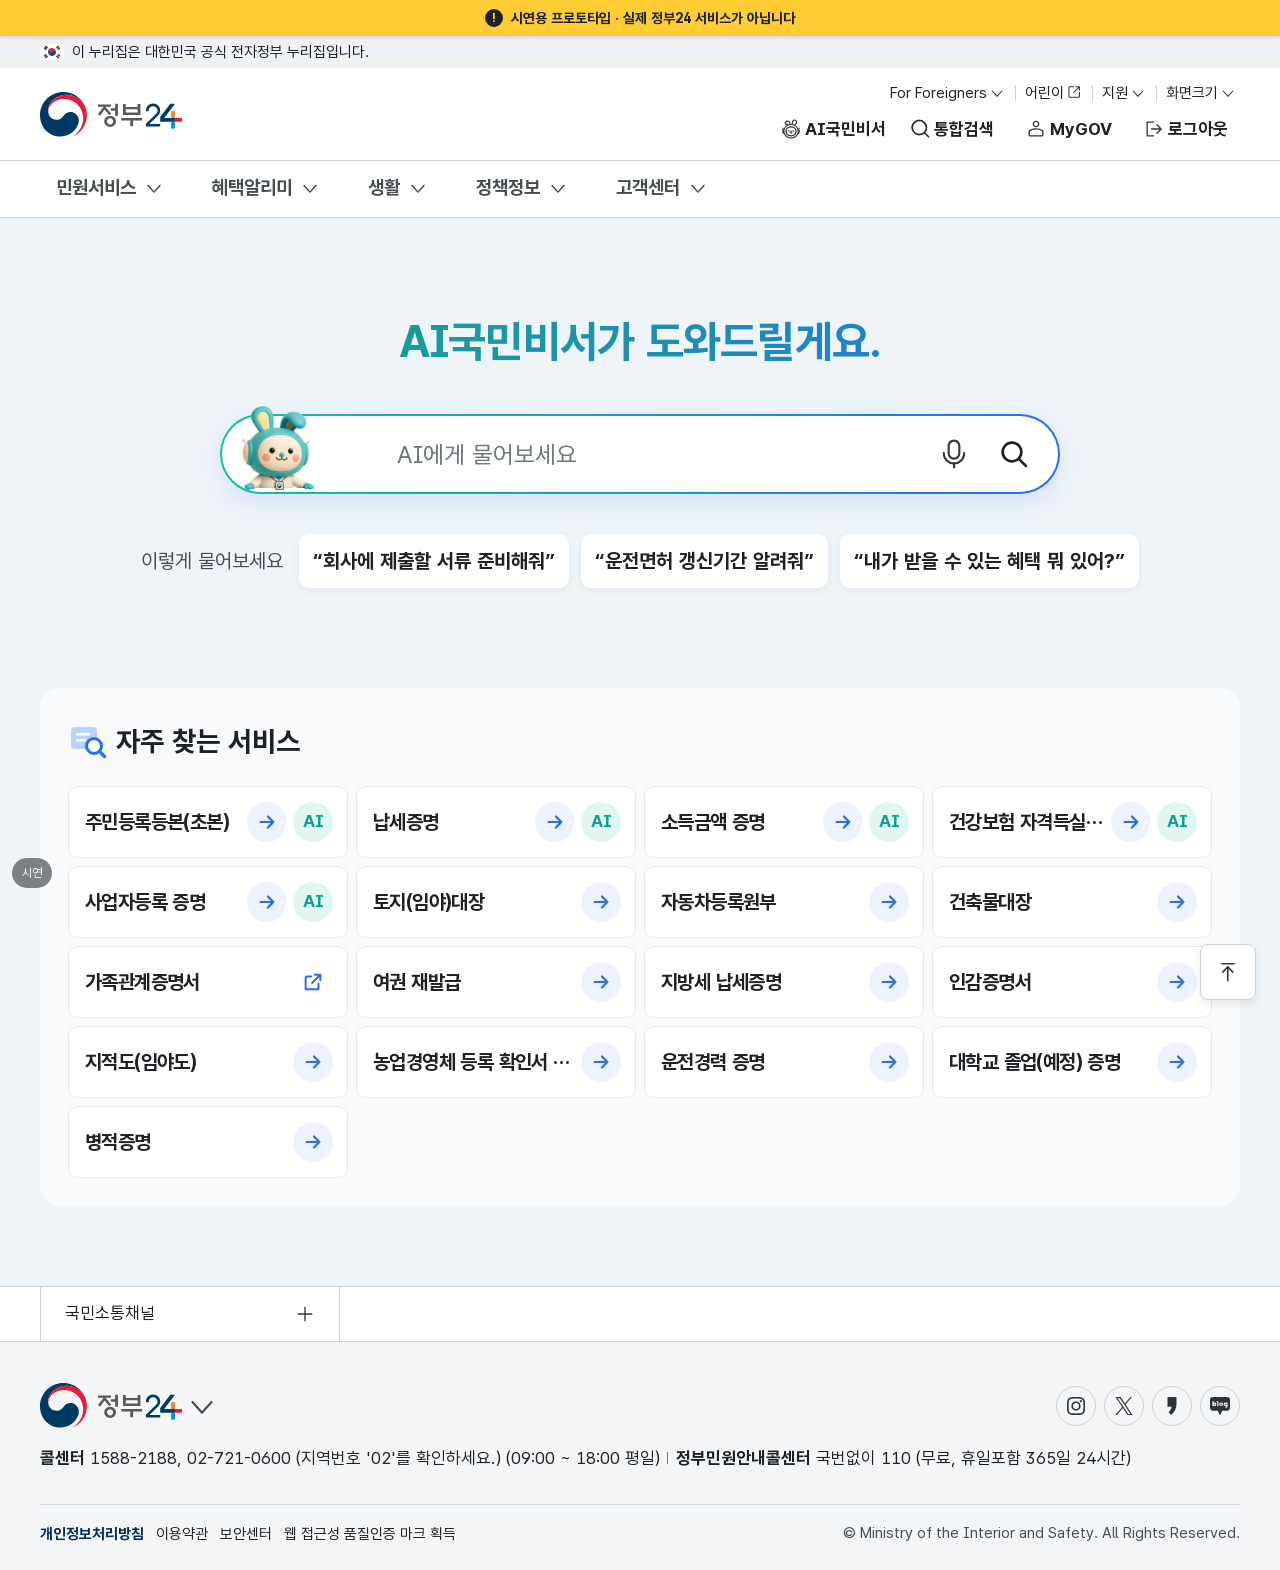
==== html/contents/UI-AI-AAA01M_3차_AI국민비서_통합.html @ b56ba3dc "조회 결과: 운전면허 벌점 행 삭제, 조회 서비스 링크 버튼 제거 Co-Authored-By: Claude Fable 5.1 <noreply@anthropic.com> Claude" ====
<!doctype html>
<html lang="ko">

<head>
  <meta charset="utf-8">
  <meta http-equiv="X-UA-Compatible" content="IE=edge">
  <meta name="viewport" content="width=device-width, initial-scale=1.0, user-scalable=yes">

  <title>[시연용] 정부24 AI국민비서 - 메인(말로 하는 정부24 통합 시연)</title>

  <!-- 캐시 타임 관리를 위해 각각 임포트 -->
  <link rel="stylesheet" type="text/css" href="../../static/css/@pub/import.css" media="all">
  <link rel="stylesheet" type="text/css" href="../../static/css/@pub/variable.css" media="all">
  <link rel="stylesheet" type="text/css" href="../../static/css/@pub/layout.css" media="all">
  <link rel="stylesheet" type="text/css" href="../../static/css/@pub/common.css" media="all">
  <link rel="stylesheet" type="text/css" href="../../static/css/@pub/contents.css" media="all">
  <link rel="stylesheet" type="text/css" href="../../static/css/@pub/inf_contents.css" media="all">
  <link rel="stylesheet" type="text/css" href="../../static/css/@pub/main_legacy.css" media="all">
  <link rel="stylesheet" type="text/css" href="../../static/css/@pub/main.css" media="all">
  <link rel="stylesheet" type="text/css" href="../../static/css/@pub/print.css" media="all">
  <link rel="stylesheet" type="text/css" href="../../static/css/@pub/iw-ai.css" media="all">
  <link rel="stylesheet" type="text/css" href="../../static/css/@pub/aih-doc.css" media="all">


  <script src="../../static/js/swiper-bundle.js"></script>
  <script src="../../static/js/ui-script-layout.js" defer></script><!-- 퍼블리싱 js -->
  <script src="../../static/js/aih-doc.js"></script>
  <script src="../../static/js/ui-script.js" defer></script><!-- 퍼블리싱 js -->
	<style id="aih-integrated">
/* ===== 말로 하는 정부24 통합 시연 (주관사 1안 + 기존 수정사항) ===== */
:root{--v24-teal:#0e9f8e;--v24-grad:linear-gradient(135deg,#11c490 0%,#256ef4 100%);--v24-text:var(--iw-gray-90,#1e2124);--v24-sub:var(--iw-gray-70,#464c53);--v24-muted:var(--iw-gray-50,#6d7882);--v24-line:var(--iw-gray-10,#e6e8ea);--v24-soft:var(--iw-gray-5,#f4f5f6);--v24-blue:var(--iw-primary-60,#0b50d0)}
.v24-sr{position:absolute!important;width:1px;height:1px;overflow:hidden;clip:rect(0 0 0 0);white-space:nowrap}

/* 자주 찾는 서비스: 핀 → 별 아이콘, 서비스명 1줄 */
.favorite-service .title-copy::before{content:"";display:inline-block;width:3.2rem;height:3.2rem;border-radius:.8rem;background:#ecf2fe url("data:image/svg+xml,%3Csvg xmlns='http://www.w3.org/2000/svg' viewBox='0 0 24 24'%3E%3Cpath fill='%23256ef4' d='M12 2.8l2.75 5.57 6.15.9-4.45 4.33 1.05 6.12L12 16.83l-5.5 2.89 1.05-6.12L3.1 9.27l6.15-.9z'/%3E%3C/svg%3E") no-repeat center/2rem}
.featured-service-list .txt{white-space:nowrap;letter-spacing:-.03em}
.compact-service-list .txt{white-space:nowrap;overflow:hidden;text-overflow:ellipsis}
.prompt-chip{cursor:pointer}
.prompt-chip:focus-visible{outline:.3rem solid var(--iw-primary);outline-offset:.2rem}

/* 모바일: 기존 하단 '누르고 말하기' 바 대신 플로팅 마이크 */
.hold-to-talk{display:none!important}
.v24-fab{display:none;position:fixed;right:1.6rem;bottom:2.4rem;z-index:900;width:6.4rem;height:6.4rem;border:0;border-radius:50%;background:var(--v24-grad);box-shadow:0 .6rem 1.6rem rgba(13,77,153,.35);cursor:pointer}
.v24-fab::before{content:"";position:absolute;inset:0;background:url("../../static/images/contents/senior/ico-mic.svg") no-repeat center/3rem;filter:brightness(0) invert(1)}
@media (max-width:1024px){.v24-fab{display:block}#snr_container.is-chat~.v24-fab,body.v24-voice-open .v24-fab{display:none}}

/* ===== 음성 레이어 (1안 누르고 말하기) ===== */
body.v24-voice-open{overflow:hidden}
.v24-voice{position:fixed;inset:0;z-index:1000;background:#eef2f7;overflow:hidden}
.v24-voice[hidden]{display:none}
.v24-voice-bg{position:absolute;left:50%;bottom:-14rem;width:min(150rem,160vw);height:48rem;transform:translateX(-50%);pointer-events:none;filter:blur(6rem);opacity:.75}
.v24-voice-bg i{position:absolute;bottom:0;border-radius:50%}
.v24-voice-bg i:nth-child(1){left:6%;width:32%;height:62%;background:#7fdcc0}
.v24-voice-bg i:nth-child(2){left:30%;width:24%;height:100%;background:#8fd0e6}
.v24-voice-bg i:nth-child(3){left:52%;width:26%;height:70%;background:#8eb8f2}
.v24-voice-bg i:nth-child(4){left:74%;width:22%;height:48%;background:#a9c1ff}
.v24-voice[data-state="listening"] .v24-voice-bg{animation:v24Breath 2.4s ease-in-out infinite}
@keyframes v24Breath{50%{opacity:1;transform:translateX(-50%) scaleY(1.08)}}
.v24-voice-in{position:relative;z-index:1;display:flex;flex-direction:column;align-items:center;max-width:120rem;height:100%;margin:0 auto;padding:5.6rem 2.4rem 4rem}
.v24-voice-top{display:flex;align-items:center;justify-content:space-between;width:100%;max-width:120rem}
.v24-voice-brand{display:flex;align-items:center;gap:1rem;margin:0;font-size:3.2rem;font-weight:700}
.v24-voice-brand .s{width:5.8rem;height:5.7rem;background:url("../../static/images/contents/senior/logo-symbol.svg") no-repeat center/contain}
.v24-voice-brand .w{width:10.4rem;height:3.1rem;background:url("../../static/images/contents/senior/logo-wordmark.svg") no-repeat center/contain}
.v24-voice-close{display:flex;align-items:center;gap:.8rem;padding:.8rem;border:0;background:none;font-size:1.8rem;font-weight:500;color:var(--v24-sub);cursor:pointer}
.v24-voice-close::after{content:"";width:3.2rem;height:3.2rem;background:url("data:image/svg+xml,%3Csvg xmlns='http://www.w3.org/2000/svg' viewBox='0 0 24 24' fill='none' stroke='%231e2124' stroke-width='1.6' stroke-linecap='round'%3E%3Cpath d='M5 5l14 14M19 5L5 19'/%3E%3C/svg%3E") no-repeat center/contain}
.v24-voice-msg{min-height:8.4rem;margin:9.6rem 0 0;font-size:2.8rem;font-weight:700;line-height:1.5;text-align:center;color:var(--v24-text)}
.v24-mic-wrap{position:relative;display:flex;flex-direction:column;align-items:center;margin-top:3.2rem;width:24rem}
.v24-mic-glow{position:absolute;top:-8rem;left:50%;width:24rem;height:24rem;margin-left:-12rem;border-radius:50%;background:radial-gradient(circle,rgba(17,196,144,.14) 0 33%,rgba(17,196,144,.08) 33% 50%,rgba(37,110,244,.04) 50% 70%,transparent 70%);pointer-events:none}
.v24-voice[data-state="listening"] .v24-mic-glow{animation:v24Pulse 1.2s ease-out infinite}
@keyframes v24Pulse{0%{transform:scale(.9)}50%{transform:scale(1.06)}100%{transform:scale(.9)}}
.v24-mic-btn{position:relative;width:8rem;height:8rem;border:0;border-radius:50%;background:var(--v24-grad);box-shadow:0 .4rem 1.6rem rgba(37,110,244,.4);cursor:pointer;touch-action:none;-webkit-user-select:none;user-select:none;-webkit-touch-callout:none}
.v24-mic-btn::before{content:"";position:absolute;inset:0;background:url("../../static/images/contents/senior/ico-mic.svg") no-repeat center/3.6rem;filter:brightness(0) invert(1)}
.v24-mic-btn:focus-visible{outline:.4rem solid #0b50d0;outline-offset:.4rem}
.v24-voice[data-state="listening"] .v24-mic-btn{transform:scale(1.06)}
.v24-voice[data-state="processing"] .v24-mic-btn{opacity:.85;cursor:progress}
.v24-wave{display:flex;align-items:center;gap:.4rem;height:2.4rem;margin-top:1.6rem;opacity:0;transition:opacity .2s}
.v24-wave span{width:.3rem;height:.6rem;border-radius:.2rem;background:linear-gradient(#11c490,#256ef4)}
.v24-voice[data-state="listening"] .v24-wave,.v24-voice[data-state="processing"] .v24-wave{opacity:1}
.v24-voice[data-state="listening"] .v24-wave span{animation:v24Bar .9s ease-in-out infinite}
.v24-wave span:nth-child(2n){animation-delay:.15s!important}.v24-wave span:nth-child(3n){animation-delay:.3s!important}.v24-wave span:nth-child(4n){animation-delay:.45s!important}
@keyframes v24Bar{50%{height:2.2rem}}
.v24-chip{display:inline-flex;align-items:center;gap:.6rem;margin-top:1.6rem;padding:.8rem 2rem;border:.15rem solid transparent;border-radius:99rem;background:linear-gradient(#fff,#fff) padding-box,var(--v24-grad) border-box;font-size:1.8rem;font-weight:500;color:var(--v24-text)}
.v24-chip::before{content:"";width:.8rem;height:.8rem;border-radius:50%;background:var(--iw-gray-40,#8a949e)}
.v24-voice[data-state="ready"] .v24-chip::before{background:#256ef4}
.v24-voice[data-state="listening"] .v24-chip::before{background:#11c490;animation:v24Blink 1s infinite}
.v24-voice[data-state="processing"] .v24-chip::before{background:#256ef4;animation:v24Blink .6s infinite}
@keyframes v24Blink{50%{opacity:.2}}
.v24-transcript{min-height:3.2rem;margin:2.4rem 0 0;font-size:2rem;font-weight:500;color:var(--v24-sub);text-align:center}
.v24-error-btns{display:none;gap:1.2rem;margin-top:4rem}
.v24-error-btns button{display:inline-flex;align-items:center;gap:.6rem;padding:1.4rem 2.4rem;border:.15rem solid transparent;border-radius:99rem;background:linear-gradient(#fff,#fff) padding-box,var(--v24-grad) border-box;font-size:1.8rem;font-weight:700;color:var(--v24-text);cursor:pointer}
.v24-error-btns .mic::before{content:"";width:2rem;height:2rem;background:url("../../static/images/contents/senior/ico-mic.svg") no-repeat center/contain}
.v24-voice[data-state="error"] .v24-mic-wrap,.v24-voice[data-state="error"] .v24-transcript{display:none}
.v24-voice[data-state="error"] .v24-error-btns{display:flex}
.v24-text-link{margin-top:auto;padding:1.2rem;border:0;background:none;font-size:2rem;font-weight:500;color:var(--v24-sub);cursor:pointer}
.v24-text-link::after{content:" ›";font-size:2.4rem}
.v24-voice[data-state="error"] .v24-text-link{display:none}
.v24-hint{margin:1.2rem 0 0;font-size:1.6rem;color:var(--v24-muted);text-align:center;min-height:2.4rem}
/* 마이크 권한 알럿(브라우저 권한 API를 쓸 수 없는 환경용 시뮬레이션) */
.v24-perm{position:absolute;top:1.2rem;left:2.4rem;z-index:5;width:40rem;padding:1.8rem 2rem;border-radius:1rem;background:#fff;box-shadow:0 .6rem 2.4rem rgba(0,0,0,.2)}
.v24-perm[hidden]{display:none}
.v24-perm p{margin:0;font-size:1.6rem;font-weight:500}
.v24-perm .row{display:flex;align-items:center;gap:1rem;margin-top:1.2rem;font-size:1.5rem;color:var(--v24-sub)}
.v24-perm .btns{display:flex;justify-content:flex-end;gap:.8rem;margin-top:1.4rem}
.v24-perm button{padding:.8rem 2.2rem;border:.1rem solid var(--iw-gray-20);border-radius:.8rem;background:#fff;font-size:1.4rem;font-weight:700;cursor:pointer}
.v24-perm button.allow{border-color:#256ef4;background:#256ef4;color:#fff}
@media (max-width:1024px){
 .v24-voice-in{padding:2rem 2rem 2.8rem}
 .v24-voice-brand{font-size:1.6rem;gap:.5rem}.v24-voice-brand .s{width:2.9rem;height:2.85rem}.v24-voice-brand .w{width:5.2rem;height:1.6rem}
 .v24-voice-close{font-size:0;padding:.4rem}.v24-voice-close::after{width:2.4rem;height:2.4rem}
 .v24-voice-msg{margin-top:9rem;font-size:2.2rem;min-height:6.6rem}
 .v24-mic-wrap{margin-top:5.6rem}
 .v24-error-btns{flex-direction:column;width:100%;max-width:30rem}
 .v24-error-btns button{justify-content:center}
 .v24-text-link{font-size:1.7rem}
 .v24-perm{top:50%;left:50%;width:27rem;padding:0;transform:translate(-50%,-50%);border-radius:1.4rem;background:#f2f2f7;text-align:center;overflow:hidden}
 .v24-perm p{padding:2rem 1.6rem .4rem;font-size:1.6rem;font-weight:700}
 .v24-perm .row{justify-content:center;margin:0;padding:0 1.6rem 1.8rem;font-size:1.3rem}
 .v24-perm .btns{gap:0;margin:0;border-top:.1rem solid #cdd1d5}
 .v24-perm button{flex:1;padding:1.2rem;border:0;border-radius:0;background:none;color:#256ef4;font-size:1.6rem}
 .v24-perm button+button{border-left:.1rem solid #cdd1d5}
 .v24-perm button.allow{background:none;color:#256ef4}
 .v24-voice.perm-open::after{content:"";position:absolute;inset:0;z-index:4;background:rgba(0,0,0,.35)}
}

/* ===== AI 답변(결과 모드) ===== */
#snr_container.is-chat .senior-hero,#snr_container.is-chat .senior-service,#snr_container.is-chat .listening-area{display:none!important}
.v24-chat{display:none;max-width:79.2rem;margin:0 auto;padding:4.8rem 2.4rem 0}
#snr_container.is-chat .v24-chat{display:block}
.v24-chat-top{display:flex;align-items:center;justify-content:space-between;margin-bottom:2.4rem}
.v24-back{display:inline-flex;align-items:center;gap:.4rem;padding:.8rem 1.4rem;border:.1rem solid var(--iw-gray-20);border-radius:99rem;background:#fff;font-size:1.5rem;font-weight:500;color:var(--v24-sub);cursor:pointer}
.v24-back::before{content:"‹";font-size:2rem;line-height:1}
.v24-log{display:flex;flex-direction:column;gap:2.8rem;padding-bottom:2.4rem}
.v24-user{align-self:flex-end;max-width:85%;padding:1.2rem 1.8rem;border-radius:2rem 2rem .4rem 2rem;background:#ecf2fe;font-size:1.8rem;font-weight:500;line-height:1.5;color:var(--v24-text)}
.v24-user .via{display:block;margin-bottom:.2rem;font-size:1.3rem;font-weight:500;color:var(--v24-muted)}
.v24-ctx{align-self:center;padding:.6rem 1.4rem;border-radius:99rem;background:var(--v24-soft);font-size:1.4rem;color:var(--v24-muted)}
.v24-ai{display:flex;flex-direction:column;gap:1.2rem}
.v24-ai-label{display:flex;align-items:center;gap:.8rem}
.v24-ai-label .logo{display:inline-flex;align-items:center;gap:.6rem;font-size:1.8rem;font-weight:800;color:#0b50d0}
.v24-ai-label .logo::before{content:"";width:3rem;height:3rem;background:url("../../static/images/contents/senior/gubbi.png") no-repeat center top/100% auto}
.v24-reading-chip{display:none;align-items:center;gap:.4rem;padding:.4rem 1rem;border-radius:99rem;background:#e3f5f0;font-size:1.3rem;font-weight:700;color:var(--v24-teal)}
.v24-ai.is-reading .v24-reading-chip{display:inline-flex}
.v24-reading-chip::before{content:"🔈";font-size:1.1rem}
.v24-ai p{margin:0;font-size:1.8rem;line-height:1.65;color:var(--v24-text)}
.v24-card{display:flex;flex-direction:column;gap:1.4rem;padding:2.2rem 2.4rem;border-radius:1.8rem;background:#fff;box-shadow:0 .4rem 1.6rem rgba(26,51,102,.07)}
.v24-card h3{display:flex;align-items:center;gap:.8rem;margin:0;font-size:2.2rem;font-weight:700}
.v24-tag{padding:.3rem .8rem;border-radius:.6rem;background:#ecf2fe;font-size:1.3rem;font-weight:700;color:#0b50d0}
.v24-sum{padding:1.4rem 1.6rem;border-radius:1.2rem;background:var(--v24-soft)}
.v24-sum b{display:block;margin-bottom:.4rem;font-size:1.4rem;color:var(--v24-muted)}
.v24-sum ul,.v24-list{margin:0;padding:0;list-style:none}
.v24-sum li{position:relative;padding-left:1.4rem;font-size:1.8rem;line-height:1.7}
.v24-sum li::before{content:"•";position:absolute;left:0}
.v24-full{display:none;font-size:1.7rem;line-height:1.7;color:var(--v24-sub)}
.v24-ai.show-full .v24-full{display:block}
.v24-small{font-size:1.4rem!important;color:var(--v24-muted)!important}
.v24-btns{display:flex;flex-wrap:wrap;gap:.8rem}
.v24-btn{display:inline-flex;align-items:center;justify-content:center;gap:.6rem;min-height:5.2rem;padding:1.2rem 2.2rem;border:.1rem solid var(--iw-gray-20);border-radius:1rem;background:#fff;font-size:1.7rem;font-weight:700;color:var(--v24-text);cursor:pointer;text-decoration:none}
.v24-btn.primary{border-color:#0b50d0;background:#0b50d0;color:#fff}
.v24-btn:disabled{opacity:.45;cursor:default}
.v24-btns.grow .v24-btn{flex:1}
.v24-note{display:flex;gap:.6rem;padding:1.2rem 1.4rem;border-radius:.8rem;background:var(--v24-soft);font-size:1.5rem;line-height:1.6;color:var(--v24-sub)}
.v24-note::before{content:"ⓘ";color:var(--v24-muted)}
.v24-note.blue{background:#ecf2fe}.v24-note.blue::before{content:"↗";font-weight:700;color:#0b50d0}
.v24-kv{display:flex;flex-direction:column;gap:1.2rem;padding:2rem;border:.1rem solid var(--v24-line);border-radius:1.2rem;background:#fff}
.v24-kv strong{font-size:1.8rem}
.v24-kv dl{display:grid;grid-template-columns:8rem 1fr;gap:1rem;margin:0;font-size:1.6rem}
.v24-kv dt{color:var(--v24-muted)}.v24-kv dd{margin:0;font-weight:700}
.v24-done{display:flex;flex-direction:column;gap:1rem;padding:2rem;border-radius:1.2rem;background:#eaf7ee}
.v24-done strong{font-size:1.8rem}.v24-done strong::before{content:"✅ "}
.v24-done .no{display:flex;justify-content:space-between;align-items:center;padding:1.2rem 1.6rem;border-radius:1rem;background:#fff;font-size:1.5rem;color:var(--v24-muted)}
.v24-done .no b{font-size:2rem;color:#0b50d0;letter-spacing:.05em}
.v24-box{display:flex;flex-direction:column;gap:1rem;padding:1.8rem 2rem;border:.1rem solid var(--v24-line);border-radius:1.2rem;background:#fff}
.v24-box h4{margin:0;font-size:1.8rem;font-weight:700}
.v24-box h4.sec{color:#0b50d0}
.v24-box .desc{font-size:1.5rem!important;color:var(--v24-sub)!important}
.v24-list li{display:flex;gap:1rem;font-size:1.7rem;line-height:1.55}
.v24-list li::before{content:counter(v24n);counter-increment:v24n;flex:none;display:inline-flex;align-items:center;justify-content:center;width:2.4rem;height:2.4rem;margin-top:.2rem;border-radius:50%;background:#ecf2fe;font-size:1.3rem;font-weight:700;color:#0b50d0}
.v24-list{counter-reset:v24n;display:flex;flex-direction:column;gap:.8rem}
.v24-svc{display:flex;flex-direction:column;gap:.4rem}
.v24-svc b{font-size:1.7rem}
.v24-svc dl{display:grid;grid-template-columns:8.4rem 1fr;gap:.4rem .8rem;margin:0;font-size:1.5rem;line-height:1.55}
.v24-svc dt{color:var(--v24-muted);font-weight:500}.v24-svc dd{margin:0;color:var(--v24-sub)}
.v24-go{display:flex;justify-content:space-between;align-items:center;padding:1.4rem 1.8rem;border-radius:1rem;background:var(--v24-soft);font-size:1.6rem;font-weight:700;color:var(--v24-text);text-decoration:none}
.v24-go::after{content:"→";font-size:2rem}
.v24-chips{display:flex;flex-wrap:wrap;gap:.8rem}
.v24-chips button,.v24-chips a{padding:.9rem 1.6rem;border:.1rem solid #d8e5fd;border-radius:99rem;background:#fff;font-size:1.5rem;font-weight:500;color:#0b50d0;cursor:pointer;text-decoration:none}
.v24-typing{display:inline-flex;gap:.6rem;padding:1.4rem 0}
.v24-typing i{width:.8rem;height:.8rem;border-radius:50%;background:#256ef4;animation:v24Blink 1s infinite}
.v24-typing i:nth-child(2){animation-delay:.2s}.v24-typing i:nth-child(3){animation-delay:.4s}
/* 답변 읽기 바 */
.v24-readbar{display:none;align-items:center;gap:1.4rem;padding:1rem 1rem 1rem 1.8rem;border:.2rem solid transparent;border-radius:99rem;background:linear-gradient(#f2f7ff,#f2f7ff) padding-box,var(--v24-grad) border-box}
.v24-ai.is-reading .v24-readbar,.v24-ai.is-paused .v24-readbar{display:flex}
.v24-readbar .wv{display:flex;align-items:center;gap:.3rem}
.v24-readbar .wv span{width:.3rem;height:.8rem;border-radius:.2rem;background:var(--v24-teal)}
.v24-ai.is-reading .v24-readbar .wv span{animation:v24Bar .9s ease-in-out infinite}
.v24-readbar .tx{flex:1;min-width:0}
.v24-readbar .tx b{display:block;font-size:1.5rem}
.v24-readbar .tx span{font-size:1.2rem;color:var(--v24-muted)}
.v24-readbar .set{display:inline-flex;align-items:center;gap:.4rem;padding:.8rem 1.2rem;border:.1rem solid var(--iw-gray-20);border-radius:99rem;background:#fff;font-size:1.3rem;font-weight:500;color:var(--v24-sub);cursor:pointer}
.v24-readbar .set::before{content:"⚙"}
.v24-readbar .pp{width:4.4rem;height:4.4rem;border:0;border-radius:50%;background:var(--v24-grad);color:#fff;font-size:1.4rem;font-weight:700;cursor:pointer}
.v24-readbar .pp::before{content:"❚❚"}.v24-ai.is-paused .v24-readbar .pp::before{content:"▶"}

/* 생활·가족가이드 답변 (Figma PC_AI통합검색_생활 가이드 추가) */
.aih-guide{display:flex;flex-direction:column;gap:.8rem;margin-top:1.6rem;padding:0;list-style:none}
.aih-guide li{margin:0}
.aih-guide a{display:flex;align-items:center;gap:.8rem;padding:.8rem 1.2rem;border:.1rem solid #e6e8ea;border-radius:1rem;background:#fff;box-shadow:0 0 .8rem rgba(88,97,106,.08);color:#1e2124;text-decoration:none;font-size:1.5rem;line-height:1.5}
.aih-guide a .n{flex:0 0 2.3rem;width:2.3rem;height:2.3rem;border-radius:10rem;font-weight:700;text-align:center;line-height:2.3rem}
.aih-guide a .t{flex:1 1 auto;min-width:0;overflow:hidden;text-overflow:ellipsis;white-space:nowrap}
.aih-guide a .b{display:flex;gap:.4rem;flex:0 0 auto}
.aih-guide a .b span{display:inline-flex;align-items:center;height:2.4rem;padding:0 .8rem;border-radius:.4rem;background:#8a949e;color:#fff;font-size:1.5rem;line-height:1.5}
.aih-guide a .b .apply{background:#256ef4}.aih-guide a .b .bnf{background:#228738}
.aih-guide a:hover,.aih-guide a:focus-visible{background:#eef2f7;border-color:#d6e0eb}
.aih-guide a:hover .n,.aih-guide a:focus-visible .n{background:#063a74;color:#fff}
.aih-guide a:hover .t,.aih-guide a:focus-visible .t{font-weight:700}
.aih .ai-conversation-section>.aih-guide+.aih-ext-chips{margin-top:1.6rem}
.aih .aih-note{margin-top:.8rem!important;color:#6d7882}
.aih .aih-fb-done{margin-left:.4rem;font-size:1.4rem;color:#0b50d0}
.aih .ai-issuance-view .ai-issuance-conversation .box-bg-gray{max-width:100%;width:100%;box-sizing:border-box}
.aih .box-bg-gray ul li{word-break:keep-all;overflow-wrap:anywhere}
.aih .ai-conversation-section>p.aih-lead,.aih .ai-conversation-section>.ai-complete-message.aih-lead{font-size:1.9rem;line-height:1.6}
.aih .answer-choice .btn-choice.aih-bnf-go{background:linear-gradient(100deg,#0fb87d,#256ef4);color:#fff;font-weight:700;border:0;box-shadow:0 .4rem 1rem rgba(37,110,244,.25)}
.aih .answer-choice .btn-choice.aih-bnf-go span{color:#fff}
.aih .answer-choice .btn-choice.aih-bnf-go .ico-arr-more{filter:brightness(0) invert(1)}
.aih .answer-choice .btn-choice.aih-bnf-go:hover{filter:brightness(1.06)}
/* 답변전체읽기 */
.aih .iw-ai-feedback{display:flex;align-items:center;gap:.6rem}
.aih .btn-tts{display:inline-flex;align-items:center;gap:.4rem;height:4rem;padding:0 1.2rem;border:.1rem solid #cdd1d5;border-radius:9.9rem;background:#f4f5f6;font-size:1.5rem;color:#464c53;line-height:1}
.aih .btn-tts::before{content:"";display:block;width:2.4rem;height:2.4rem;border-radius:50%;background:#256ef4 url('../../static/images/common/ico/ico-voice.svg') no-repeat center/1.6rem;filter:none}
.aih .btn-tts.on{background:#eef2f7;border-color:#256ef4;color:#0b50d0}
/* 자주 묻는 질문 (Figma PC_AI통합검색_자주 묻는 질문) */
.aih-faq-tit{display:flex;align-items:center;gap:.4rem;margin:0;font-size:1.7rem;font-weight:700;color:#1e2124}
.aih-faq-tit::before{content:"";display:block;width:2.4rem;height:2.4rem;background:url('../../static/images/common/ico/ico-question-mark.svg') no-repeat center/contain}
.aih .iw-ai-util-area+.aih-faq-tit{margin-top:3.2rem}
.aih-faq{margin:3.2rem 0 0;padding:0;list-style:none}
.aih-faq-tit+.aih-faq{margin-top:2.4rem}
.aih-faq li{border-top:.1rem solid #cdd1d5;padding:.4rem 0}
.aih-faq li:last-child{border-bottom:.1rem solid #cdd1d5}
.aih-faq li.open{border-top-color:#6d7882;padding-bottom:2rem}
.aih-faq .q{display:flex;align-items:center;gap:1.6rem;width:100%;padding:1.2rem 0;border:0;background:transparent;text-align:left;font-size:1.7rem;font-weight:700;line-height:1.5;color:#1e2124}
.aih-faq li.open .q{color:#052b57}
.aih-faq .q::after{content:"";flex:0 0 2.4rem;width:2.4rem;height:2.4rem;margin-left:auto;background:url('../../static/images/common/ico/ico-arr-bottom.svg') no-repeat center/contain;transition:transform .2s}
.aih-faq li.open .q::after{transform:rotate(180deg)}
.aih-faq .a{display:none;padding:.8rem 1.2rem;background:#e6e8ea;font-size:1.7rem;line-height:1.5;color:#1e2124}
.aih-faq li.open .a{display:block}
.aih-faq .a p{margin:0}.aih-faq .a p+p{margin-top:1.6rem}
.aih-faq .a .sub{display:block;margin-top:.4rem;padding-left:1.6rem;color:#464c53}
.aih-faq .a .shot{display:block;max-width:50rem;margin:1rem 0 0;border:.1rem solid #cdd1d5;background:#fff}
.aih-hide{visibility:hidden}
.aih-in{animation:aihIn .28s ease-out both}
@keyframes aihIn{from{opacity:0;transform:translateY(6px)}to{opacity:1;transform:none}}
.aih-typing::after{content:"";display:inline-block;width:.15em;height:1em;margin-left:.1em;vertical-align:-.15em;background:#256ef4;animation:aihCaret .8s steps(1) infinite}
@keyframes aihCaret{50%{opacity:0}}
/* 하단 입력 */
.v24-dock{position:sticky;bottom:0;z-index:50;padding:1.6rem 0 2.4rem;background:linear-gradient(rgba(238,244,248,0),#eef4f8 1.6rem)}
.v24-dock form{display:flex;align-items:center;gap:1rem;padding:.8rem .8rem .8rem 2.2rem;border:.2rem solid transparent;border-radius:99rem;background:linear-gradient(#fff,#fff) padding-box,var(--v24-grad) border-box}
.v24-dock input{flex:1;min-width:0;height:4.8rem;border:0;outline:0;background:none;font-size:1.8rem}
.v24-dock .mic,.v24-dock .send{flex:none;width:4.8rem;height:4.8rem;border:0;border-radius:50%;background:#f2f7ff;cursor:pointer}
.v24-dock .mic{background:#f2f7ff url("../../static/images/contents/senior/ico-mic.svg") no-repeat center/2.6rem}
.v24-dock .send{background:#0b50d0;color:#fff;font-size:1.8rem}
/* 음성 설정 모달 */
.v24-modal{position:fixed;inset:0;z-index:1100;display:flex;align-items:center;justify-content:center;background:rgba(0,0,0,.45)}
.v24-modal[hidden]{display:none}
.v24-sheet{width:56rem;max-width:calc(100% - 3.2rem);max-height:90vh;overflow:auto;padding:2.8rem;border-radius:2rem;background:#fff}
.v24-sheet h2{display:flex;justify-content:space-between;align-items:center;margin:0 0 2.4rem;font-size:2.4rem}
.v24-sheet h2 button{width:3.2rem;height:3.2rem;border:0;background:none;font-size:2.2rem;cursor:pointer}
.v24-set{margin-bottom:2.4rem}
.v24-set .lbl{display:flex;justify-content:space-between;align-items:baseline;margin-bottom:1rem;font-size:1.8rem;font-weight:700}
.v24-set .lbl small{font-size:1.4rem;font-weight:400;color:var(--v24-muted)}
.v24-fixed{display:flex;gap:.8rem;align-items:flex-start;padding:1.2rem 1.4rem;border-radius:1rem;background:#e3f5f0;font-size:1.4rem;line-height:1.6;color:var(--v24-sub)}
.v24-fixed b{flex:none;padding:.2rem .8rem;border-radius:.6rem;background:#fff;color:var(--v24-teal);font-size:1.3rem}
.v24-seg{display:flex;gap:.4rem;padding:.4rem;border-radius:1.2rem;background:var(--v24-soft)}
.v24-seg label{flex:1;position:relative}
.v24-seg input{position:absolute;opacity:0}
.v24-seg span{display:flex;flex-direction:column;align-items:center;padding:1rem .4rem;border-radius:1rem;font-size:1.6rem;font-weight:500;color:var(--v24-sub);cursor:pointer}
.v24-seg span small{font-size:1.3rem;color:var(--v24-muted)}
.v24-seg input:checked+span{background:#fff;box-shadow:0 .1rem .3rem rgba(0,0,0,.08);color:#0b50d0}
.v24-seg input:checked+span small{color:#256ef4}
.v24-seg input:focus-visible+span{outline:.3rem solid #256ef4}
.v24-range{width:100%;accent-color:#256ef4}
.v24-ticks{display:flex;justify-content:space-between;font-size:1.3rem;color:var(--v24-muted)}
/* 시연 리모컨 (운영 빌드에서 제거) */
.demo-remote{position:fixed;left:1.2rem;bottom:1.2rem;z-index:1200;font-size:1.3rem}
.demo-remote>button{padding:.6rem 1rem;border:0;border-radius:99rem;background:rgba(30,33,36,.55);color:#fff;font-size:1.2rem;cursor:pointer}
.demo-remote .panel{display:none;margin-bottom:.8rem;padding:1.2rem;border-radius:1rem;background:#fff;box-shadow:0 .4rem 1.6rem rgba(0,0,0,.2);width:24rem}
.demo-remote.open .panel{display:block}
.demo-remote .panel p{margin:0 0 .6rem;font-weight:700}
.demo-remote .panel label{display:block;margin:.3rem 0}
@media (max-width:1024px){
 .v24-chat{padding:2rem 1.6rem 0}
 .v24-user{font-size:1.6rem}.v24-ai p,.v24-sum li{font-size:1.6rem}.v24-card{padding:1.8rem}.v24-card h3{font-size:1.9rem}
 .v24-btns.grow{flex-direction:column}.v24-btns.grow .v24-btn{width:100%}
 .v24-readbar .set{font-size:0;padding:.8rem}.v24-readbar .set::before{font-size:1.6rem}
 .v24-sheet{position:absolute;bottom:0;max-width:100%;width:100%;border-radius:2rem 2rem 0 0}
 .v24-modal{align-items:flex-end}
 .v24-dock input{font-size:1.6rem}
 .demo-remote{bottom:1.2rem}.demo-remote .panel{width:22rem}
}
@media (prefers-reduced-motion:reduce){.v24-voice *,.v24-readbar *{animation:none!important}}
/* ===== 음성 입력 방식 시안 2안(자동 종료)·3안(버튼 시작·종료) : 1안(누르고 말하기)과 토글 ===== */
.v24-voice-sub{display:none;margin:1.2rem 0 0;text-align:center;font-size:1.8rem;color:#6d7882;line-height:1.5}
.v24-voice[data-vm="2"] .v24-voice-sub:not(:empty),.v24-voice[data-vm="3"] .v24-voice-sub:not(:empty){display:block}
.v24-pill{display:none;align-items:center;justify-content:center;gap:1rem;min-width:26.4rem;padding:1.8rem 3.2rem;border:.1rem solid #e3e7ec;border-radius:99rem;background:#fff;color:#1e2124;font-size:2rem;font-weight:700;cursor:pointer;box-shadow:0 .8rem 2.2rem rgba(26,51,128,.16);transition:transform .15s}
.v24-pill:active{transform:scale(.98)}
.v24-pill .ic{width:2.4rem;height:2.4rem;background:url("../../static/images/contents/senior/ico-mic.svg") no-repeat center/contain}
.v24-pill[data-kind="listen"],.v24-pill[data-kind="stop"],.v24-pill[data-kind="warn"],.v24-pill[data-kind="busy"]{color:#fff;border-color:transparent;box-shadow:0 .8rem 2.2rem rgba(26,51,128,.3)}
.v24-pill[data-kind="listen"]{background:linear-gradient(90deg,#1f5eea,#0fb5a0)}
.v24-pill[data-kind="stop"]{background:linear-gradient(90deg,#e5213b,#b5122a)}
.v24-pill[data-kind="warn"]{background:linear-gradient(90deg,#1f5eea,#d7263d)}
.v24-pill[data-kind="busy"]{background:#9aa0a8;cursor:default}
.v24-pill[data-kind="listen"] .ic,.v24-pill[data-kind="warn"] .ic{display:none}
.v24-pill[data-kind="stop"] .ic{width:1.4rem;height:1.4rem;border-radius:.3rem;background:#fff}
.v24-pill[data-kind="busy"] .ic{background-image:url("../../static/images/contents/senior/ico-mic.svg");filter:brightness(0) invert(1);opacity:.8}
.v24-pill .ic{filter:none}
.v24-voice[data-vm="2"] .v24-mic-btn,.v24-voice[data-vm="3"] .v24-mic-btn,.v24-voice[data-vm="2"] .v24-mic-glow,.v24-voice[data-vm="3"] .v24-mic-glow{display:none!important}
.v24-voice[data-vm="2"] .v24-pill,.v24-voice[data-vm="3"] .v24-pill{display:inline-flex}
.v24-voice[data-vm="2"][data-state="error"] .v24-error-btns,.v24-voice[data-vm="3"][data-state="error"] .v24-error-btns{display:none}
.v24-voice[data-vm="2"] .v24-voice-msg br,.v24-voice[data-vm="3"] .v24-voice-msg br{display:inline!important}
.v24-voice[data-vm="2"] .v24-wave,.v24-voice[data-vm="3"] .v24-wave{display:none}
.v24-voice[data-vm="2"][data-state="listening"] .v24-wave,.v24-voice[data-vm="3"][data-state="listening"] .v24-wave{display:flex}
.v24-dots{display:none;justify-content:center;gap:.8rem;margin-top:1.6rem}
.v24-dots i{width:1rem;height:1rem;border-radius:50%;background:#1f5eea;animation:v24dot 1s infinite}
.v24-dots i:nth-child(2){opacity:.6;animation-delay:.2s}.v24-dots i:nth-child(3){opacity:.3;animation-delay:.4s}
@keyframes v24dot{0%,100%{transform:translateY(0)}50%{transform:translateY(-.5rem)}}
.v24-voice[data-vm="2"][data-state="processing"] .v24-dots,.v24-voice[data-vm="3"][data-state="processing"] .v24-dots{display:flex}
.v24-voice[data-vm="2"] .v24-mic-wrap,.v24-voice[data-vm="3"] .v24-mic-wrap{margin-top:6rem}
@media (max-width:1024px){
 .v24-voice[data-vm="2"] .v24-mic-wrap,.v24-voice[data-vm="3"] .v24-mic-wrap{display:contents}
 .v24-voice[data-vm="2"] .v24-pill,.v24-voice[data-vm="3"] .v24-pill{position:absolute;left:50%;bottom:7.2rem;transform:translateX(-50%);min-width:26.4rem}
 .v24-voice[data-vm="2"] .v24-pill:active,.v24-voice[data-vm="3"] .v24-pill:active{transform:translateX(-50%) scale(.98)}
 .v24-voice[data-vm="2"][data-state="listening"] .v24-wave,.v24-voice[data-vm="3"][data-state="listening"] .v24-wave{display:flex;position:absolute;left:1.6rem;right:1.6rem;bottom:15.6rem;height:5rem}
 .v24-voice-sub{order:1;font-size:1.5rem;margin-top:.8rem}
 .v24-dots{order:3}
 .v24-voice[data-vm="2"] .v24-chip,.v24-voice[data-vm="3"] .v24-chip{display:inline-flex!important}
}
.demo-remote .vm-opt{display:flex;flex-direction:column;gap:.3rem;margin:.2rem 0 .6rem}
.demo-remote .vm-opt label{display:flex;align-items:center;gap:.5rem;font-weight:400}


/* ===== 말로 하는 정부24 음성 레이어 : 최종 디자인(말로하는 정부24_레이어1~4 / MO_AI국민비서-1~4) 적용 ===== */
.v24-voice-in{max-width:128rem;padding:11.6rem 4rem 4rem}
.v24-voice-brand{gap:.8rem;font-size:3.2rem}
.v24-voice-brand .s{width:5.6rem;height:5.6rem}
.v24-voice-close{font-size:0;gap:0;padding:.8rem}
.v24-voice-close::after{width:3.6rem;height:3.6rem}
.v24-voice-msg{min-height:0;margin-top:15.6rem;font-size:3.2rem;line-height:1.5}
.v24-voice:not([data-state="error"]) .v24-voice-msg br{display:none}
.v24-mic-wrap{margin-top:12rem}
.v24-mic-glow{top:-8rem;background:radial-gradient(circle,rgba(17,196,144,.16) 0 33%,rgba(17,196,144,.08) 33% 50%,rgba(17,196,144,.04) 50% 70%,transparent 70%)}
.v24-voice[data-state="processing"] .v24-mic-btn{opacity:1}
.v24-voice[data-state="processing"] .v24-mic-btn::before{background:url("data:image/svg+xml,%3Csvg xmlns='http://www.w3.org/2000/svg' viewBox='0 0 24 24' fill='none' stroke='%23fff' stroke-width='1.8' stroke-linecap='round' stroke-linejoin='round'%3E%3Cpath d='M9 9v2a3 3 0 0 0 5.1 2.1M15 10V5a3 3 0 0 0-5.9-.8'/%3E%3Cpath d='M19 11a7 7 0 0 1-1.2 3.9M5 11a7 7 0 0 0 11.3 5.5M12 18v3M3 3l18 18'/%3E%3C/svg%3E") no-repeat center/3.6rem;filter:none}
.v24-wave{height:2rem;margin-top:1.6rem}
.v24-wave span{width:.3rem}
.v24-chip{margin-top:1.6rem;padding:1.3rem 2.6rem;font-size:1.8rem;font-weight:700;box-shadow:0 .4rem 1.2rem rgba(37,110,244,.12)}
.v24-chip::before{display:none}
.v24-voice[data-state="intro"] .v24-chip,.v24-voice[data-state="guide"] .v24-chip{visibility:hidden}
.v24-text-link{display:none!important}
.v24-error-btns{gap:1.6rem;margin-top:4.8rem}
.v24-error-btns button{gap:.8rem;padding:1.4rem 2.6rem;font-size:1.8rem;box-shadow:0 .4rem 1.2rem rgba(37,110,244,.12)}
.v24-error-btns .kbd::before{content:"";width:2.2rem;height:2.2rem;background:url("data:image/svg+xml,%3Csvg xmlns='http://www.w3.org/2000/svg' viewBox='0 0 24 24' fill='none' stroke='%231e2124' stroke-width='1.6' stroke-linecap='round' stroke-linejoin='round'%3E%3Crect x='2.5' y='6' width='19' height='12' rx='2'/%3E%3Cpath d='M6 10h.01M9 10h.01M12 10h.01M15 10h.01M18 10h.01M7 14h10'/%3E%3C/svg%3E") no-repeat center/contain}
.v24-voice-bg{bottom:-10rem}
@media (max-width:1024px){
 .v24-voice-in{padding:1.6rem 1.6rem 3.2rem}
 .v24-voice-brand{font-size:2rem;gap:.6rem}.v24-voice-brand .s{width:4rem;height:4rem}.v24-voice-brand .w{width:6.4rem;height:2rem}
 .v24-voice-close::after{width:2.8rem;height:2.8rem}
 .v24-voice-msg{order:1;margin-top:17.2rem;font-size:2.2rem}
 .v24-voice:not([data-state="error"]) .v24-voice-msg br{display:inline}
 .v24-mic-wrap{display:contents}
 .v24-mic-glow,.v24-wave{display:none}
 .v24-chip{order:2;margin-top:3.2rem;padding:1.4rem 2.2rem;font-size:1.7rem}
 .v24-voice[data-state="intro"] .v24-chip,.v24-voice[data-state="guide"] .v24-chip{display:none}
 .v24-transcript{order:3}.v24-hint{order:4}.v24-error-btns{order:5}
 .v24-mic-btn{position:absolute;left:50%;bottom:3.2rem;margin-left:-4rem;box-shadow:0 .6rem 1.6rem rgba(37,110,244,.35)}
 .v24-voice[data-state="error"] .v24-mic-btn{display:none}
 .v24-voice[data-state="listening"] .v24-mic-btn{transform:scale(1.06)}
 .v24-error-btns{flex-direction:column;align-items:center;width:auto;max-width:none;margin-top:3.2rem}
 .v24-error-btns button{min-width:19.6rem;justify-content:center;padding:1.3rem 2rem;font-size:1.6rem}
 .v24-voice-bg{top:52%;bottom:auto;height:22rem;width:180%;transform:translate(-50%,-50%);filter:blur(4.4rem)}
 .v24-voice[data-state="listening"] .v24-voice-bg{animation:none}
}

/* ===== 정부24 AI국민비서 홈 (말로 하는 정부24 통합 · Figma 01 AI전용홈 기준) ===== */
.aih-page #iw_container{background:#eef1f6}
#snr_container.aih{position:relative;min-height:60vh;padding:0 0 8rem;font-family:inherit}
.aih *{box-sizing:border-box}
.aih-inner{max-width:120rem;margin:0 auto}
/* 모바일 전용 헤더(< AI국민비서) */
.aih-mohead{display:none}
/* 히어로 */
.aih-hero{padding:9.6rem 0 0;text-align:center}
.aih-char{display:none}
.aih-tit{margin:0;font-size:4.4rem;font-weight:800;line-height:1.3;letter-spacing:-.02em;background:linear-gradient(90deg,#0e9f8e 0%,#1a9a9c 35%,#256ef4 100%);-webkit-background-clip:text;background-clip:text;color:transparent}
.aih-tit span{display:inline}
.aih .ai-search-box{position:relative;display:flex;align-items:center;gap:.4rem;width:84rem;max-width:100%;height:8rem;margin:4.4rem auto 0;padding:0 1.6rem 0 10rem;border:.2rem solid transparent;border-radius:99rem;background:linear-gradient(#fff,#fff) padding-box,linear-gradient(90deg,#11c490,#256ef4) border-box;box-shadow:0 .8rem 2.4rem rgba(37,110,244,.12)}
.aih-face{position:absolute;left:2rem;bottom:.2rem;width:7.2rem;height:8.4rem;background:url("../../static/images/ai/img_gubbi_head.png") no-repeat center bottom/contain;pointer-events:none}
.aih .ai-search-input{flex:1;min-width:0;height:100%;border:0;outline:0;background:none;font-size:2.4rem;color:var(--iw-gray-90,#1e2124)}
.aih .ai-search-input::placeholder{color:#6d7882}
.aih .ai-search-box:focus-within{box-shadow:0 0 0 .4rem rgba(37,110,244,.18),0 .8rem 2.4rem rgba(37,110,244,.12)}
.aih-hero .btn-mic,.aih-hero .btn-search{flex:none;width:5.6rem;height:5.6rem;border:0;border-radius:50%;background:transparent no-repeat center/3.2rem;cursor:pointer}
.aih-hero .btn-mic{background-image:url("../../static/images/contents/senior/ico-mic.svg")}
.aih-hero .btn-search{background-image:url("data:image/svg+xml,%3Csvg xmlns='http://www.w3.org/2000/svg' viewBox='0 0 24 24' fill='none' stroke='%231e2124' stroke-width='2' stroke-linecap='round'%3E%3Ccircle cx='10.5' cy='10.5' r='7'/%3E%3Cpath d='M16 16l5 5'/%3E%3C/svg%3E")}
.aih-hero .btn-mic:hover,.aih-hero .btn-search:hover{background-color:#f2f7ff}
.aih-hero .btn-mic:focus-visible,.aih-hero .btn-search:focus-visible{outline:.3rem solid #256ef4;outline-offset:.2rem}
.aih-prompts{display:flex;flex-wrap:wrap;align-items:center;justify-content:center;gap:1.2rem;margin:4rem auto 0}
.aih-prompts .lbl{margin-right:.4rem;font-size:2rem;color:#464c53}
.aih .prompt-chip{padding:1.2rem 1.4rem;border:0;border-radius:1rem;background:#fff;font-size:2rem;font-weight:700;color:#1e2124;box-shadow:0 .2rem .8rem rgba(26,51,102,.06);cursor:pointer}
.aih .prompt-chip:hover{background:#f2f7ff}
@keyframes demoPulse{0%{box-shadow:0 0 0 0 rgba(37,110,244,.55)}70%{box-shadow:0 0 0 1.2rem rgba(37,110,244,0)}100%{box-shadow:0 0 0 0 rgba(37,110,244,0)}}
.aih .prompt-chip.demo-pulse{outline:.2rem solid #256ef4;animation:demoPulse 1.6s ease-out 4}
/* 자주 찾는 서비스 */
.aih-svc{margin:10rem auto 0;padding:3.2rem 2.8rem 2.8rem;border-radius:2rem;background:rgba(255,255,255,.6)}
.aih-svc h3{display:flex;align-items:center;gap:.8rem;margin:0 0 2.4rem;font-size:2.8rem;font-weight:700;color:#1e2124}
.aih-svc h3::before{content:"";width:4rem;height:4rem;background:url("data:image/svg+xml,%3Csvg xmlns='http://www.w3.org/2000/svg' viewBox='0 0 40 40'%3E%3Crect x='3' y='6' width='26' height='22' rx='4' fill='%23b9d3ff'/%3E%3Crect x='8' y='12' width='14' height='2.6' rx='1.3' fill='%23fff'/%3E%3Crect x='8' y='18' width='10' height='2.6' rx='1.3' fill='%23fff'/%3E%3Ccircle cx='26' cy='25' r='7.5' fill='%23fff' stroke='%23256ef4' stroke-width='3'/%3E%3Cpath d='M31.5 30.5l5 5' stroke='%23256ef4' stroke-width='3.4' stroke-linecap='round'/%3E%3C/svg%3E") no-repeat center/contain}
.aih-grid{display:grid;grid-template-columns:repeat(4,minmax(0,1fr));gap:.8rem;margin:0;padding:0;list-style:none}
.aih-item{display:flex;align-items:center;gap:.6rem;min-height:7.2rem;padding:.8rem 1.4rem .8rem 1.6rem;border:.1rem solid #e6e8ea;border-radius:1rem;background:#fff}
.aih-item .nm{flex:1;min-width:0;overflow:hidden;font-size:2rem;font-weight:700;line-height:1.35;letter-spacing:-.03em;color:#1e2124;white-space:nowrap;text-overflow:ellipsis}
.aih-item .go,.aih-item .ai{flex:none;display:inline-flex;align-items:center;justify-content:center;width:4rem;height:4rem;border:0;border-radius:50%;text-decoration:none;cursor:pointer}
.aih-item .go{background:#ecf2fe url("data:image/svg+xml,%3Csvg xmlns='http://www.w3.org/2000/svg' viewBox='0 0 24 24' fill='none' stroke='%23256ef4' stroke-width='2.4' stroke-linecap='round' stroke-linejoin='round'%3E%3Cpath d='M5 12h13M13 6l6 6-6 6'/%3E%3C/svg%3E") no-repeat center/2.2rem}
.aih-item .go.ext{background-color:transparent;background-image:url("data:image/svg+xml,%3Csvg xmlns='http://www.w3.org/2000/svg' viewBox='0 0 24 24' fill='none' stroke='%23256ef4' stroke-width='2.2' stroke-linecap='round' stroke-linejoin='round'%3E%3Cpath d='M14 4h6v6M20 4l-9 9M18 14v5a1 1 0 0 1-1 1H5a1 1 0 0 1-1-1V7a1 1 0 0 1 1-1h5'/%3E%3C/svg%3E")}
.aih-item .ai{background:#e3f5ef;font-size:1.7rem;font-weight:800;color:#0e9f8e;font-family:inherit}
.aih-item .go:hover{background-color:#d8e5fd}.aih-item .ai:hover{background:#c9eee2}
.aih-item .go:focus-visible,.aih-item .ai:focus-visible{outline:.3rem solid #256ef4;outline-offset:.2rem}
.aih-legend{display:flex;justify-content:flex-end;gap:1.6rem;margin:1.6rem 0 0;font-size:1.5rem;color:#6d7882}
.aih-legend span{display:inline-flex;align-items:center;gap:.6rem}
.aih-legend i{display:inline-flex;align-items:center;justify-content:center;width:2.4rem;height:2.4rem;border-radius:50%;font-style:normal;font-size:1.1rem;font-weight:800}
.aih-legend .l-ai i{background:#e3f5ef;color:#0e9f8e}
.aih-legend .l-go i{background:#ecf2fe;color:#256ef4}
/* 대화 모드 */
#snr_container.is-chat .aih-hero,#snr_container.is-chat .aih-svc{display:none!important}
.aih .v24-chat{max-width:89.4rem;padding:4rem 0 0}
.aih .v24-dock{background:linear-gradient(rgba(238,241,246,0),#eef1f6 1.6rem)}
.aih .v24-dock form{border-radius:1.6rem}
/* 모바일 하단 누르고 말하기 */
.aih-talk{display:none}
/* 시연 리모컨 : 시나리오 */
.demo-remote .panel{width:28rem}
.demo-remote .scn-btns{display:grid;grid-template-columns:1fr;gap:.4rem;margin:.4rem 0 1rem}
.demo-remote .scn-btns button{padding:.6rem .8rem;border:.1rem solid #cdd1d5;border-radius:.6rem;background:#fff;font-size:1.25rem;text-align:left;cursor:pointer}
.demo-remote .scn-btns button:hover{border-color:#256ef4;color:#0b50d0}
.demo-remote .scn-btns b{color:#0b50d0;margin-right:.4rem}
.demo-remote .links{display:flex;gap:.6rem;margin-top:1rem}
.demo-remote .links a,.demo-remote .links button{flex:1;padding:.6rem;border:.1rem solid #cdd1d5;border-radius:.6rem;background:#f4f5f6;font-size:1.25rem;text-align:center;color:#1e2124;text-decoration:none;cursor:pointer}

@media (max-width:1024px){
 .aih-page #iw_gov_top,.aih-page #iw_header{display:none!important}
 .aih-page #iw_container{background:linear-gradient(180deg,#eaf1f8 0,#f1f4f8 40rem,#f1f4f8 100%)}
 #snr_container.aih{padding-bottom:12rem}
 .aih-mohead{position:sticky;top:0;z-index:60;display:flex;align-items:center;gap:.4rem;height:6.4rem;padding:0 1.2rem 0 .8rem;background:#fff}
 .aih-mohead .back{display:inline-flex;align-items:center;justify-content:center;width:4.4rem;height:4.4rem;border:0;background:url("data:image/svg+xml,%3Csvg xmlns='http://www.w3.org/2000/svg' viewBox='0 0 24 24' fill='none' stroke='%231e2124' stroke-width='2' stroke-linecap='round' stroke-linejoin='round'%3E%3Cpath d='M15 5l-7 7 7 7'/%3E%3C/svg%3E") no-repeat center/2.6rem}
 .aih-mohead h2{flex:1;margin:0;font-size:2rem;font-weight:500;color:#1e2124}
 .aih-mohead .u{display:inline-flex;align-items:center;justify-content:center;width:4rem;height:4rem;border:0;background:transparent no-repeat center/2.6rem;cursor:pointer}
 .aih-mohead .u.ai{background-image:url("../../static/images/ai/ico-sc-mo-ai.svg");background-size:2.8rem}
 .aih-mohead .u.sch{background-image:url("data:image/svg+xml,%3Csvg xmlns='http://www.w3.org/2000/svg' viewBox='0 0 24 24' fill='none' stroke='%231e2124' stroke-width='2' stroke-linecap='round'%3E%3Ccircle cx='10.5' cy='10.5' r='7'/%3E%3Cpath d='M16 16l5 5'/%3E%3C/svg%3E")}
 .aih-mohead .u.menu{background-image:url("data:image/svg+xml,%3Csvg xmlns='http://www.w3.org/2000/svg' viewBox='0 0 24 24' fill='none' stroke='%231e2124' stroke-width='2' stroke-linecap='round'%3E%3Cpath d='M4 6h16M4 12h16M4 18h16'/%3E%3C/svg%3E")}
 .aih-inner{padding:0 2.4rem}
 .aih-hero{padding:3.2rem 0 0}
 .aih-hero .aih-top{display:flex;align-items:flex-end;justify-content:center;gap:.4rem;margin-bottom:-1.6rem;position:relative;z-index:1}
 .aih-char{display:block;width:10rem;height:11.6rem;background:url("../../static/images/ai/img_gubbi_head.png") no-repeat center bottom/contain}
 .aih-tit{padding-bottom:2.8rem;font-size:2.2rem;text-align:left;line-height:1.5}
 .aih-tit span{display:block}
 .aih .ai-search-box{height:5.6rem;margin-top:0;padding:0 .8rem 0 2rem;box-shadow:0 .4rem 1.2rem rgba(37,110,244,.12)}
 .aih-face{display:none}
 .aih .ai-search-input{font-size:1.8rem}
 .aih-hero .btn-mic,.aih-hero .btn-search{width:4rem;height:4rem;background-size:2.4rem}
 .aih-prompts{flex-direction:column;gap:1rem;margin-top:5.2rem}
 .aih-prompts .lbl{margin:0 0 .4rem;font-size:1.8rem}
 .aih .prompt-chip{padding:1rem 1.2rem;font-size:1.7rem}
 .aih-svc{margin:4.4rem 0 0;padding:2.4rem 1.6rem 1.6rem}
 .aih-svc h3{margin-bottom:1.6rem;font-size:2rem;gap:.6rem}
 .aih-svc h3::before{width:2.8rem;height:2.8rem}
 .aih-grid{grid-template-columns:1fr;gap:.8rem}
 .aih-item{min-height:5.6rem;padding:.6rem 1rem .6rem 1.6rem}
 .aih-item .nm{font-size:1.7rem}
 .aih-item .go,.aih-item .ai{width:3.6rem;height:3.6rem}
 .aih-item .go{background-size:2rem}
 .aih-item .ai{font-size:1.5rem}
 .aih-legend{justify-content:flex-start;flex-wrap:wrap;font-size:1.3rem}
 .aih-talk{position:fixed;left:2.4rem;right:2.4rem;bottom:2rem;z-index:800;display:flex;align-items:center;justify-content:center;gap:1rem;height:6.4rem;border:0;border-radius:99rem;background:linear-gradient(100deg,#11c490 0%,#1ba2b4 45%,#256ef4 100%);box-shadow:0 .8rem 2rem rgba(13,77,153,.3);font-size:1.9rem;font-weight:500;color:#fff;cursor:pointer;font-family:inherit}
 .aih-talk::before{content:"";width:2.6rem;height:2.6rem;background:url("../../static/images/contents/senior/ico-mic.svg") no-repeat center/contain;filter:brightness(0) invert(1)}
 #snr_container.is-chat~.aih-talk,body.v24-voice-open .aih-talk{display:none}
 .aih .v24-chat{padding:2rem 1.6rem 0}
 .demo-remote{bottom:9.6rem}
 #snr_container.is-chat~.demo-remote{bottom:1.2rem}
}
/* 보정 : 대화 스크롤 위치·top 버튼 */
.aih .v24-log>*{scroll-margin-top:14rem}
.aih .v24-chat{min-height:70vh}
@media (max-width:1024px){
 .aih .v24-log>*{scroll-margin-top:8rem}
 .aih .v24-chat{min-height:calc(100vh - 6.4rem)}
 .aih .v24-dock{background:linear-gradient(rgba(241,244,248,0),#f1f4f8 1.6rem)}
 .aih-page .iw-btn-top{display:none!important}
}

/* ===== AI 대화 화면 : 퍼블리싱 iw-ai 컴포넌트(= Figma UIUX) 사용, 통합 화면 보정만 ===== */
.aih-chat{display:none}
#snr_container.is-chat .aih-chat{display:block}
.aih-page.is-chat-page #iw_container{background:#fff}
#snr_container.is-chat{background:#fff}
.aih .iw-ai-wrap{min-width:0!important;min-height:0}
.aih .inner-prompt{margin:0 auto!important;max-width:80rem}
.aih .ai-issuance-view .inner-prompt.iw-ai-answer{padding-top:0}
.aih-chat .breadcrumb-wrap{max-width:120rem;margin:0 auto;padding:2.4rem 0 0}
.aih-addr .chk-area{display:grid;grid-template-columns:repeat(3,minmax(0,1fr));gap:.8rem 1.2rem}
@media (max-width:1024px){.aih-addr .chk-area{grid-template-columns:repeat(2,minmax(0,1fr))}}
.aih-chat-top{display:flex;justify-content:flex-end;position:relative;z-index:5;width:100%;max-width:120rem;margin:-4rem auto 1.2rem;padding:0 2rem;box-sizing:border-box}
.aih-chat-top .btn-new-question{display:inline-flex;align-items:center;gap:.6rem;height:4.8rem;padding:0 1.8rem;border-radius:1.4rem;border:.1rem solid #0fb87d;background:linear-gradient(125deg,#0fb87d 21.64%,#256ef4 81.59%);color:#fff;font-size:1.5rem;font-weight:700;box-shadow:0 .6rem .8rem rgba(37,110,244,.1);cursor:pointer}
.aih-chat-top .btn-new-question .iconset{width:2rem;height:2rem;filter:brightness(0) invert(1)}
.aih-chat-top .btn-new-question:hover{filter:brightness(1.05)}
.aih .iw-ai-answer-area{padding-top:2.4rem}
.aih .iw-ai-my-q,.aih .iw-ai-title-wrap,.aih .ai-conversation-section{scroll-margin-top:14rem}
.aih .ai-conversation-section{margin-bottom:2.4rem}
.aih .ai-conversation-section>p+p,.aih .ai-conversation-section>.chip-area,.aih .ai-conversation-section>.ai-license-card,.aih .ai-conversation-section>.answer-choice,.aih .ai-conversation-section>.ai-conversation-actions,.aih .ai-conversation-section>.aih-rich+.answer-choice{margin-top:1.6rem}
.aih .ai-conversation-section>.ai-process-messages+p{margin-top:1.6rem}
.aih .ai-conversation-section .ai-followup-copy{margin-top:1.6rem}
.aih .ai-conversation-section>.ai-followup-copy:first-child,.aih .ai-conversation-section>p:first-child{margin-top:0}
.aih .ai-conversation-section .iw-ai-util-area{margin-top:2rem}
.aih .aih-hint{margin-top:1.2rem;font-size:1.4rem}
.aih .aih-confirm{display:flex;flex-wrap:wrap;gap:.8rem}
.aih .aih-confirm .btn{min-width:12rem}
.aih .answer-choice{display:flex;flex-wrap:wrap;gap:.8rem}
.aih .ai-issuance-view .ai-issuance-conversation .answer-choice .btn-choice{width:calc(50% - .4rem);min-width:min(100%,32rem);flex:1 1 32rem;max-width:40rem}
.aih .ai-license-card li strong{min-width:8rem;color:#6d7882;font-weight:500}
.aih .chip-area.is-done{pointer-events:none}
.aih .chip-area.is-done input:not(:checked)+label{opacity:.5}

/* Figma '답변' 서식 : 핵심 문장 강조 + 번호 목록 + 대시 목록 */
.aih-rich{font-size:1.7rem;line-height:1.65;color:#464c53;word-break:keep-all}
.aih-rich p{margin:0}
.aih-rich p+p,.aih-rich ol+p,.aih-rich ul+p{margin-top:1.2rem!important}
.aih-rich .lead{margin-bottom:1.2rem;font-size:1.9rem;font-weight:700;line-height:1.55;color:#1e2124}
.aih-rich mark{padding:0 .2rem;background:#dff5ea;color:inherit}
.aih-rich .aih-ol{margin:1.2rem 0 0;padding:0;list-style:none;counter-reset:aih}
.aih-rich .aih-ol li{position:relative;padding-left:2.6rem;counter-increment:aih}
.aih-rich .aih-ol li+li{margin-top:.6rem}
.aih-rich .aih-ol li::before{content:counter(aih) ".";position:absolute;left:0;top:0;font-weight:700;color:#1e2124}
.aih-rich .aih-ol li b{color:#1e2124}
.aih-rich .aih-ol li .d{display:block;color:#464c53}
.aih-rich .aih-h{margin:2rem 0 .6rem;font-size:1.7rem;font-weight:700;color:#1e2124}
.aih-rich .lead+.aih-h{margin-top:.4rem}
.aih-rich .aih-dash{margin:0;padding:0;list-style:none}
.aih-rich .aih-dash li{position:relative;padding-left:1.6rem}
.aih-rich .aih-dash li+li{margin-top:.4rem}
.aih-rich .aih-dash li::before{content:"-";position:absolute;left:0;top:0}
.aih-rich .aih-dash b{color:#1e2124;margin-right:.4rem}
.aih-rich .src{margin-top:1.6rem!important;font-size:1.5rem;color:#6d7882}
/* 하단 입력 */
.aih .iw-ai-answer .input-ai-area.bottom{z-index:60;width:100%;max-width:80rem;margin:0 auto;padding:1.6rem 0 3.2rem;background:linear-gradient(rgba(255,255,255,0),#fff 1.6rem)}
.aih .iw-ai-answer .input-ai-area.bottom::before{display:none}
.aih .input-ai-area.bottom .iw-ai-info-count{margin:0 0 .8rem;font-size:1.4rem;color:#464c53}
.aih .input-ai-area.bottom .iw-ai-input{resize:none}
@media (max-width:1024px){
 .aih .iw-ai-my-q,.aih .iw-ai-title-wrap,.aih .ai-conversation-section{scroll-margin-top:8rem}
 .aih-chat .breadcrumb-wrap{display:none}
 .aih-chat-top{display:none}
 .aih .ai-issuance-view{padding:0 1.6rem}
 .aih .inner-prompt{max-width:none}
 .aih .iw-ai-answer-area{padding-top:1.6rem}
 .aih .ai-issuance-view .ai-issuance-conversation .answer-choice .btn-choice{width:100%;max-width:none;flex:1 1 100%}
 .aih .ai-license-card{width:100%}
 .aih-rich{font-size:1.6rem}.aih-rich .lead{font-size:1.75rem}
 .aih .iw-ai-answer .input-ai-area.bottom{padding:1.2rem 0 1.6rem}
 .aih .iw-ai-answer .input-ai-area .input-ai{width:100%}
 #snr_container.is-chat{padding-bottom:0}
}
@media (max-width:1024px){#snr_container.is-chat~.demo-remote{display:none}}
/* 처리 단계 표시 : 위원 의견 반영 — 취소선·연회색 대신 체크 아이콘 + 일반 텍스트, 진행 중 단계는 강조 */
.aih .ai-issuance-view .ai-issuance-conversation .ai-process-messages .ai-process-list li{align-items:flex-start;gap:.8rem;margin-top:.8rem;font-size:1.6rem;line-height:1.5;color:#1e2124;text-decoration:none}
.aih .ai-issuance-view .ai-issuance-conversation .ai-process-messages .ai-process-list li:first-child{margin-top:0}
.aih .ai-issuance-view .ai-issuance-conversation .ai-process-messages .ai-process-list li::before{content:"";flex:0 0 2rem;width:2rem;height:2rem;margin:.1rem 0 0;border:0;border-radius:50%;background:#e6e8ea}
.aih .ai-issuance-view .ai-issuance-conversation .ai-process-messages .ai-process-list li.done{gap:.8rem;color:#1e2124;text-decoration:none}
.aih .ai-issuance-view .ai-issuance-conversation .ai-process-messages .ai-process-list li.done::before{flex:0 0 2rem;width:2rem;height:2rem;margin:.1rem 0 0;background:#228738 url("data:image/svg+xml,%3Csvg xmlns='http://www.w3.org/2000/svg' viewBox='0 0 20 20' fill='none' stroke='%23fff' stroke-width='2.4' stroke-linecap='round' stroke-linejoin='round'%3E%3Cpath d='M5.5 10.3l3 3 6-6.3'/%3E%3C/svg%3E") no-repeat center/100%}
.aih .ai-issuance-view .ai-issuance-conversation .ai-process-messages .ai-process-list li.now{font-weight:700;color:#0b50d0}
.aih .ai-issuance-view .ai-issuance-conversation .ai-process-messages .ai-process-list li.now::before{box-sizing:border-box;background:none;border:.25rem solid #d8e5fd;border-top-color:#256ef4;animation:aihSpin .9s linear infinite}
.aih .ai-issuance-view .ai-issuance-conversation .ai-process-messages .ai-process-list li.now .btn-txt{margin-left:.4rem;font-weight:700}
.aih .aih-thinking .ai-process-list li.now::before{display:block!important}
@keyframes aihSpin{to{transform:rotate(360deg)}}
@media (prefers-reduced-motion:reduce){.aih .ai-process-list li.now::before{animation:none!important;border-color:#256ef4!important}}
.aih .ai-process-messages{padding:1.4rem 1.6rem;border-radius:1.2rem;background:#f4f5f6}
.aih .aih-thinking{padding:0;background:none}
/* 음성으로 질문한 경우 큰 질문 텍스트(화면정의서 96p #2) */
.aih .iw-ai-wrap .ai-issuance-view .ai-issuance-conversation .iw-ai-my-q.is-voice .cont{padding:1.4rem 2.4rem;font-size:2.6rem;font-weight:700;line-height:1.4}
/* 혜택 조회 (화면정의서 96~98p) */
.aih-bnf-wait p{margin:0 0 1.2rem;font-size:1.6rem}
.aih-bar{height:1rem;border-radius:99rem;background:#eef0f2;overflow:hidden}
.aih-bar span{display:block;width:8%;height:100%;border-radius:inherit;background:linear-gradient(90deg,#256ef4,#7b8fd8 55%,#f59a3b);animation:aihBar 2.1s ease-out forwards}
@keyframes aihBar{to{width:100%}}
@media (prefers-reduced-motion:reduce){.aih-bar span{animation:none;width:60%}}
.aih .ai-conversation-section>.aih-bnf-head{margin-top:0}
.aih-bnf-txt{margin-top:1.2rem!important;font-size:1.6rem;line-height:1.6;color:#464c53}
.aih .aih-bnf-set{display:inline-flex;align-items:center;gap:.6rem;margin-top:.4rem;text-decoration:none}
.aih-bnf-list{display:grid;grid-template-columns:repeat(2,minmax(0,1fr));gap:1.2rem;margin:1.6rem 0 0;padding:0;list-style:none}
.aih-bnf-list a{display:flex;flex-direction:column;gap:.4rem;height:100%;padding:1.8rem 2rem;border:.1rem solid #cdd1d5;border-radius:1.2rem;background:#fff;color:#1e2124;text-decoration:none;transition:border-color .2s,box-shadow .2s}
.aih-bnf-list a:hover,.aih-bnf-list a:focus-visible{border-color:#256ef4;box-shadow:0 .4rem 1.2rem rgba(37,110,244,.12)}
.aih-bnf-list a:focus-visible{outline:.3rem solid #256ef4;outline-offset:.2rem}
.aih-bnf-list strong{margin-bottom:.6rem;font-size:1.7rem;font-weight:700;line-height:1.4}
.aih-bnf-list .row{display:-webkit-box;-webkit-line-clamp:2;-webkit-box-orient:vertical;overflow:hidden;font-size:1.5rem;line-height:1.5;color:#464c53}
.aih-bnf-list .row b{margin-right:.4rem;color:#1e2124}
.aih-bnf-list .more a{align-items:center;justify-content:center;border-color:#e6e8ea;background:#f4f5f6}
.aih-bnf-list .more strong{margin:0}
@media (max-width:1024px){
 .aih .iw-ai-wrap .ai-issuance-view .ai-issuance-conversation .iw-ai-my-q.is-voice .cont{font-size:2.2rem}
 .aih-bnf-list{grid-template-columns:1fr;gap:.8rem}
 .aih-bnf-list a{padding:1.6rem}
}
/* 시나리오 PPT 반영 컴포넌트 */
.aih .aih-confirm-card .tit{margin:0 0 1.2rem;font-size:1.7rem;font-weight:700;color:#1e2124}
.aih a.btn.aih-viewdoc{display:inline-flex;align-items:center;gap:.6rem;text-decoration:none}
.aih-rich .aih-circle li{padding-left:2.8rem;counter-increment:none}
.aih-rich .aih-circle li::before{content:attr(data-n);font-weight:700}
.aih-src-block+.aih-src-block{margin-top:2.4rem}
.aih-src-tit{margin:0 0 .8rem;font-size:1.7rem;font-weight:700;color:#0b50d0}
.aih-svc-item .nm,.aih-src-block>.nm{margin:0 0 .6rem;font-size:1.7rem;font-weight:700;color:#1e2124}
.aih-ext-chips{display:flex;flex-wrap:wrap;gap:.8rem;margin-top:1.2rem}
.aih .ai-conversation-section>.answer-choice+.aih-ext-chips{margin-top:1.2rem}
.aih-ext-chips a .ico-new-window{width:1.4rem;height:1.4rem}
.aih-ext-chips a{display:inline-flex;align-items:center;gap:.4rem;padding:.8rem 1.4rem;border:.1rem solid #d8e5fd;border-radius:99rem;background:#fff;font-size:1.5rem;font-weight:500;color:#0b50d0;text-decoration:none}
.aih-ext-chips a:hover{background:#ecf2fe}
.aih-ext-chips a:focus-visible{outline:.3rem solid #256ef4;outline-offset:.2rem}

/* 시연용 로그인(정부24 로그인 방식 선택 → 간편인증) 모달 : 킷 iw-modal + login-type 컴포넌트 사용 */
#aihLogin .modal-dialog{padding:2.4rem 2.4rem 2rem}
#aihLogin .modal-body{padding:.8rem 1.6rem 1.6rem}
#aihLogin .login-type-wrap{gap:1.2rem}
#aihLogin .login-type-wrap .login-type{width:calc(50% - .6rem);padding:2rem 2rem 2rem 2rem}
#aihLogin .login-type-wrap .login-type .iconset{left:2rem;top:2rem}
#aihLogin .login-type-wrap .login-type .txt{font-size:1.4rem}
#aihLogin .login-type-wrap .login-type.is-soon{opacity:.55}
#aihLogin .login-type-wrap .login-type.is-soon .tit::after{content:"시연 미지원";display:inline-block;margin-left:.6rem;padding:.1rem .6rem;border-radius:.6rem;background:#e5e8ec;font-size:1.1rem;font-weight:500;color:#6d7882;white-space:nowrap;vertical-align:middle}
.aih-cert-list{display:grid;grid-template-columns:repeat(3,minmax(0,1fr));gap:.8rem;margin:0}
.aih-cert{display:flex;flex-direction:column;align-items:center;justify-content:center;gap:.8rem;min-height:9.6rem;padding:1.2rem .6rem;border:.1rem solid var(--iw-gray-20,#cdd1d5);border-radius:1.2rem;background:var(--iw-gray-5,#f4f5f6);font-size:1.4rem;font-weight:700;color:#1e2124;cursor:pointer}
.aih-cert:hover,.aih-cert:focus-visible{outline:.2rem solid #256ef4;outline-offset:-.2rem}
.aih-cert .lg{display:inline-flex;align-items:center;justify-content:center;width:3.6rem;height:3.6rem;border-radius:1rem;font-size:1.5rem;font-weight:800;color:#fff;letter-spacing:-.02em}
.aih-cert .lg.dark{color:#1e2124}
.aih-auth-wait{display:flex;flex-direction:column;align-items:center;gap:1.2rem;padding:2.4rem 0 .8rem;text-align:center}
.aih-auth-wait .spin{width:4rem;height:4rem;border-radius:50%;border:.4rem solid #e5e8ec;border-top-color:#256ef4;animation:aihspin .9s linear infinite}
@keyframes aihspin{to{transform:rotate(360deg)}}
.aih-auth-wait p{margin:0;font-size:1.5rem;color:#1e2124}
.aih-auth-wait p strong{color:#256ef4}
.aih-auth-wait .sub{font-size:1.3rem;color:#6d7882}
#aihLogin .modal-top{display:flex;align-items:center;gap:.8rem;margin:0 0 1.6rem}
#aihLogin .modal-top .btn-back{display:none;width:3.2rem;height:3.2rem;border:0;background:url("data:image/svg+xml,%3Csvg xmlns='http://www.w3.org/2000/svg' viewBox='0 0 24 24' fill='none' stroke='%231e2124' stroke-width='1.8' stroke-linecap='round' stroke-linejoin='round'%3E%3Cpath d='M15 5l-7 7 7 7'/%3E%3C/svg%3E") no-repeat center/2.2rem}
#aihLogin[data-step="cert"] .modal-top .btn-back{display:block}
#aihLogin .modal-top h2{margin:0;font-size:2rem;font-weight:700}
#aihLogin .modal-top .desc{margin:0 0 1.6rem;font-size:1.4rem;color:#464c53}
#aihLogin .step{display:none}
#aihLogin[data-step="type"] .step-type,#aihLogin[data-step="cert"] .step-cert,#aihLogin[data-step="wait"] .step-wait{display:block}
@media (max-width:1024px){#aihLogin .login-type-wrap .login-type{width:calc(50% - .6rem);padding:1.4rem 1rem}#aihLogin .login-type-wrap .login-type .txt{display:none}#aihLogin .login-type-wrap .login-type.is-soon .tit::after{display:block;width:max-content;margin:.6rem auto 0}.aih-cert-list{grid-template-columns:repeat(3,minmax(0,1fr))}}
.ai-process-list li .btn-txt[data-act]{margin-left:.6rem}
/* ===== 발급 문서 예시(등본 등) 미리보기 : 대화창 썸네일 + 문서 보기 모달 ===== */
.aih-papers{display:flex;flex-wrap:wrap;gap:1.2rem;margin:1.6rem 0 .4rem}
.aih-paper-thumb,.aih-paper-thumb:hover,.aih-paper-thumb:focus{text-decoration:none!important}
.aih-paper-thumb{display:flex;flex-direction:column;align-items:center;gap:.8rem;width:17rem;padding:1.2rem 1rem;border:.1rem solid #cdd1d5;border-radius:1.2rem;background:#fff;cursor:pointer;text-align:center}
.aih-paper-thumb:hover,.aih-paper-thumb:focus-visible{outline:.2rem solid #256ef4;outline-offset:-.2rem}
.aih-paper-thumb .frame{position:relative;width:14rem;height:19.6rem;overflow:hidden;border:.1rem solid #e5e8ec;background:#fff;box-shadow:0 .2rem .6rem rgba(0,0,0,.08)}
.aih-paper-thumb .frame .aih-paper{position:absolute;left:0;top:0;width:59.5rem;transform:scale(.235);transform-origin:0 0;pointer-events:none}
.aih-paper-thumb .nm{font-size:1.3rem;font-weight:700;color:#1e2124;line-height:1.3}
.aih-paper-thumb .zoom{font-size:1.2rem;color:#256ef4}
.aih-paper-thumb .frame{width:14rem;height:19.8rem}
.aih-paper-thumb .frame .aih-paper{width:595px;transform:scale(.2353)}
@media (max-width:1024px){.aih-papers{gap:.8rem}.aih-paper-thumb{width:calc(50% - .4rem)}.aih-paper-thumb .frame{width:12rem;height:17rem}.aih-paper-thumb .frame .aih-paper{transform:scale(.2017)}}

.aih-org{margin-left:.4rem;font-size:1.3rem;font-weight:400;color:#6d7882}
.aih-point{color:#0b50d0}
.ai-document-list li.ing .status{color:#0b50d0;font-weight:700}
.aih .ai-card-link-panel .btn-more{text-decoration:none}
.demo-remote .aih-scn button{width:100%;text-align:left}
	</style>
<style id="demo-proto-banner">#demoProtoBanner{position:fixed;top:0;left:0;right:0;z-index:2147483000;display:flex;align-items:center;justify-content:center;gap:.8rem;height:3.6rem;padding:0 1.2rem;background:#ffcc33;color:#1e2124;font-size:1.4rem;font-weight:700;line-height:1.2;text-align:center;box-shadow:0 .1rem .4rem rgba(0,0,0,.15);pointer-events:none}#demoProtoBanner::before{content:"!";display:inline-flex;align-items:center;justify-content:center;width:1.8rem;height:1.8rem;border-radius:50%;background:#1e2124;color:#ffcc33;font-size:1.2rem}html body{padding-top:3.6rem!important}.v24-voice{top:3.6rem!important}.aih-mohead{top:3.6rem!important}.demo-remote{z-index:2147483001}@media (max-width:1024px){#demoProtoBanner{font-size:1.2rem;height:3.2rem}html body{padding-top:3.2rem!important}.v24-voice{top:3.2rem!important}.aih-mohead{top:3.2rem!important}}</style></head>
<body class="iw-ai-body aih-page"><div id="demoProtoBanner" role="note">시연용 프로토타입 · 실제 정부24 서비스가 아닙니다</div>

  <div id="iw_wrap">
    <!--//////// 헤더영역 s ////////-->
    <div class="skip-nav">
        <a href="#iw_container">본문 바로가기</a>
    </div>

    <div id="iw_gov_top" class="main sch-main">
        <div class="inner-wrap">
            <p class="txt">이 누리집은 대한민국 공식 전자정부 누리집입니다.</p>
        </div>
    </div>

    <!-- 메인은 클래스 .main, sch-main 추가 -->
    <header id="iw_header" class="main sch-main">
        <div class="header-in">
            <div class="header-body">
                <div class="header-top">
                    <!-- 2025-10-30 : 2차 변경사항: 모바일(1024px 이하) 미로그인: 로고이미지, 로그인 시 로고 숨기고 사용자 정보 노출 -->
                    <h1 class="logo"><a href=""><span class="sr-only">정부24</span></a></h1>

                    <!-- 2025-02-10 유틸 순서 변경-->
                    <div class="header-util">
                        <div class="top">
                            <div class="div">
                                <button type="button" class="btn-txt sm ico-arr-bottom toggle">For Foreigners<span class="sr-only">목록<em>펼치기</em></span></button>

                                <div class="toggle-layer foreign-language">
                                    <ul>
                                        <li><a href="https://www.gov.kr/portal/foreigner/ko" class="btn-txt sm ico-new-window" target="_blank" title="새 창 열림">한국어</a></li>
                                        <li><a href="https://www.gov.kr/portal/foreigner/en" class="btn-txt sm ico-new-window" target="_blank" title="새 창 열림">ENG</a></li>
                                        <li><a href="https://www.gov.kr/portal/foreigner/zh" class="btn-txt sm ico-new-window" target="_blank" title="새 창 열림">中文</a></li>
                                        <li><a href="" class="btn-txt sm ico-new-window" target="_blank" title="새 창 열림">Guide</a></li>
                                    </ul>
                                </div>
                            </div>

                            <div class="div">
                                <a href="https://kids.gov.kr/main.ds" class="btn-txt sm ico-new-window" target="_blank" title="새 창 열림">어린이</a>
                            </div>

                            <div class="div">
                                <button type="button" class="btn-txt sm ico-arr-bottom toggle">지원<span class="sr-only">목록 <em>펼치기</em></span></button>

                                <div class="toggle-layer support-list">
                                    <ul>
                                        <li><a href="" class="btn-txt">인증등록/관리</a></li>
                                        <li><a href="" class="btn-txt">복합인증관리</a></li>
                                        <li><a href="" class="btn-txt">보안 센터</a></li>
                                        <li><a href="" class="btn-txt">누리집안내도</a></li>
                                    </ul>
                                </div>
                            </div>

                            <div class="div">
                                <button type="button" class="btn-txt sm ico-arr-bottom toggle">화면크기<span class="sr-only">제어 목록 <em>펼치기</em></span></button>

                                <div class="toggle-layer screen-size">
                                    <ul>
                                        <li><button type="button" class="btn-size sm">작게</button></li>
                                        <li class="active"><button type="button" class="btn-size md"
                                                title="선택된 상태">보통</button></li>
                                        <li><button type="button" class="btn-size lg">조금 크게</button></li>
                                        <li><button type="button" class="btn-size xlg">크게</button></li>
                                        <li><button type="button" class="btn-size xxlg">가장 크게</button></li>
                                        <li><button type="button" class="btn-size reset">초기화</button></li>
                                    </ul>
                                </div>
                            </div>
                        </div>

                        <div class="bottom">
                            <!-- 로그인 전, 후 공통 -->
                            <div class="header-search">
                                <!-- 2025-10-27 : 정부24 AI 버튼 추가 -->
                                <button type="button" class="btn-txt ico-before ico-sammy-ai">AI국민비서</button>
                                <button type="button" class="btn-txt ico-before ico-search open-total-search" aria-controls="layer_totalSearch">통합검색</button>

                                <!-- 통합검색 레이어는 header 끝 부분에 있음. -->
                            </div>
                            <!--// 로그인 전, 후 공통 -->

                            <!-- 로그인 전 -->
                            <!--
                                보일때
                                <div class="log-before on">
                                
                                안 보일때
                                <div class="log-before">
                                -->
                            <div class="log-before">
                                <a href="" class="btn-txt ico-before ico-login">로그인</a>
                                <a href="" class="btn-txt ico-before ico-join">회원가입</a>
                            </div>
                            <!--// 로그인 전 -->

                            <!-- 로그인 후 -->
                            <!--
                                보일때
                                <div class="log-after on">
                                
                                안 보일때
                                <div class="log-after">
                                -->
                            <div class="log-after on">
                                <div class="header-mygov">
                                    <button type="button"
                                        class="btn-txt ico-before ico-mygov open-header-mygov">MyGOV</button>

                                    <div class="layer-header-mygov">
                                        <div class="my-gov-info">
                                            <p class="name"><em>홍길동</em>님</p>
                                        </div>

                                        <div class="list-my-gov">
                                            <ul>
                                                <li><a href="">MyGOV 홈</a></li>
                                                <li><a href="">나의 신청내역</a></li>
                                                <li><a href="">나의 생활정보</a></li>
                                                <li><a href="">나의 정보관리</a></li>
                                            </ul>
                                        </div>

                                        <button type="button" class="btn-txt ico-before ico-logout">로그아웃</button>
                                    </div>
                                </div>

                                <!-- 2025-02-18 : 로그아웃 버튼 추가 : 중복이지만 들어갑니다. -->
                                <button type="button" class="btn-txt ico-before ico-logout">로그아웃</button>
                            </div>
                            <!--// 로그인 후 -->

                            <!-- 2025-02-18 : 비회원 로그인 추가 -->
                            <!-- 비회원 로그인 후 -->
                            <!--
                                보일때
                                <div class="non-member on">
                                
                                안 보일때
                                <div class="non-member">
                                -->
                            <div class="non-member">
                                <div class="header-mygov">
                                    <button type="button" class="btn-txt ico-before ico-mygov open-header-mygov">비회원
                                        메뉴</button>

                                    <div class="layer-header-mygov">
                                        <div class="my-gov-info">
                                            <p class="name"><em>홍길동홍길동홍길동홍길동홍길동(비회원)</em>님</p>
                                        </div>

                                        <div class="list-my-gov">
                                            <ul>
                                                <li><a href="">MyGOV 홈</a></li>
                                                <li><a href="">나의 신청내역</a></li>
                                                <li><a href="">나의 생활정보</a></li>
                                                <li><a href="">나의 정보관리</a></li>
                                            </ul>
                                        </div>

                                        <button type="button" class="btn-txt ico-before ico-logout">로그아웃</button>
                                    </div>
                                </div>

                                <!-- 2025-02-18 : 로그아웃 버튼 추가 : 중복이지만 들어갑니다. -->
                                <button type="button" class="btn-txt ico-before ico-logout">로그아웃</button>
                            </div>

                            <!-- 모바일만 나옴. 메인페이지에는 여기 위치 함. 서브 페이지는 tit-page-wrap 안에 있음 -->
                            <!--
                                2025-02-18 로그인 링크 추가
                                -->
                            <div class="mo-menu">
                                <a href="" class="btn-txt ico-before ico-sammy-ai">AI국민비서</a>
                                <!--로그인 전에만 나옵니다.-->
                                <a href="" class="btn-txt ico-before ico-login">로그인</a>
                                <!--//로그인 전에만 나옵니다.-->
                                <!-- 2025-10-30 : 로그인 후에만 나옵니다.-->
                                <button type="button" class="btn-txt ico-before ico-search open-total-search" aria-controls="layer_totalSearch">
                                    <span>통합검색</span>
                                </button>
                                <!--// 2025-10-30 : 로그인 후에만 나옵니다.-->

                                <button type="button" class="btn-open-allmenu">
                                    <span>전체메뉴</span>
                                </button>
                            </div>
                        </div>
                    </div>
                </div>

                <div class="header-bottom">
                    <nav id="iw_gnb">
                        <ul class="depth-1">
                            <!--
                                기본 일때
                                <li>
                                
                                현재 페이지 활성화 일때
                                <li class="active">
                                -->
                            <li>
                                <button type="button" class="btn-depth-1">민원서비스</button>

                                <div class="depth-2-wrap">
                                    <div class="box">
                                        <p class="tit">민원서비스</p>

                                        <ul class="depth-2">
                                            <!--
                                                기본 일때
                                                <li>
                                                
                                                현재 페이지 활성화 일때
                                                <li class="active">
                                                -->
                                            <li>
                                                <a href="" class="btn-depth-2">민원서비스안내</a>
                                                <p class="depth-desc">신청 &middot; 조회 &middot; 발급기능 서비스이용 및 정보를 확인할 수
                                                    있어요</p>
                                            </li>
                                            <li>
                                                <a href="" class="btn-depth-2">주제별 보기</a>
                                                <p class="depth-desc">서비스를 주제별로 분류하여 쉽게 찾을 수 있어요</p>
                                            </li>
                                            <li>
                                                <a href="" class="btn-depth-2">사실/진위확인</a>
                                                <p class="depth-desc">서비스 이용 사실관계 확인 및 발급한 증명서의 진위를 확인할 수 있어요</p>
                                            </li>
                                            <li>
                                                <a href="" class="btn-depth-2">원스톱서비스</a>
                                                <p class="depth-desc">서비스를 통합하여 한 번에 신청하거나 유사 서비스를 확인할 수 있어요</p>
                                            </li>
                                            <li>
                                                <a href="" class="btn-depth-2">돌봄시설 등 위치찾기</a>
                                                <p class="depth-desc">영&middot;유아/초등 돌봄 및 청소년 지원센터 등 시설의 위치를 찾을 수
                                                    있어요</p>
                                            </li>
                                        </ul>
                                    </div>
                                </div>
                            </li>
                            <li>
                                <button type="button" class="btn-depth-1">혜택알리미</button>

                                <div class="depth-2-wrap">
                                    <div class="box">
                                        <p class="tit">혜택알리미</p>
                                        <a href="" class="depth-2-link">
                                            혜택알리미 홈
                                            <i class="iconset ico-arr-right"></i>
                                        </a>
                                        <ul class="depth-2">
                                            <li>
                                                <a href="" class="btn-depth-2">나의 혜택</a>
                                                <p class="depth-desc">내가 받을 수 있는 혜택을 한 눈에 확인하세요</p>
                                            </li>
                                            <li>
                                                <a href="" class="btn-depth-2">관심</a>
                                                <p class="depth-desc">내 상황과 연관된 혜택을 확인해 보세요.</p>
                                            </li>
                                            <li>
                                                <a href="" class="btn-depth-2">발견</a>
                                                <p class="depth-desc">아직 몰랐던 숨은 혜택을 찾아드려요.</p>
                                            </li>
                                            <li>
                                                <a href="" class="btn-depth-2">간편찾기</a>
                                                <p class="depth-desc">선택한 상황 조건으로 빠르게 원하는 해택을 찾아요.</p>
                                            </li>
                                            <li>
                                                <a href="" class="btn-depth-2">전체 혜택</a>
                                                <p class="depth-desc">분야별로 제공되는 모든 혜택을 한곳에서 확인해요.</p>
                                            </li>
                                            <li>
                                                <a href="" class="btn-depth-2">설정</a>
                                                <p class="depth-desc">가족등록, 맞춤안내 조건 등 서비스 이용 환경을 관리해요.</p>
                                            </li>
                                        </ul>
                                    </div>
                                </div>
                            </li>
                            <li>
                                <button type="button" class="btn-depth-1">생활</button>

                                <div class="depth-2-wrap">
                                    <div class="box">
                                        <p class="tit">생활</p>

                                        <ul class="depth-2">
                                            <li>
                                                <a href="" class="btn-depth-2">생활가이드</a>
                                                <p class="depth-desc">정부의 민원과 혜택을 필요한 상황에 이용해 보세요.</p>
                                            </li>
                                            <li>
                                                <a href="" class="btn-depth-2">생활안전</a>
                                                <p class="depth-desc">정부의 주요 안전 소식을 알아볼 수 있어요.</p>
                                            </li>
                                        </ul>
                                    </div>
                                </div>
                            </li>
                            <li>
                                <button type="button" class="btn-depth-1">정책정보</button>

                                <div class="depth-2-wrap">
                                    <div class="box">
                                        <p class="tit">정책정보</p>

                                        <ul class="depth-2">
                                            <li>
                                                <a href="" class="btn-depth-2">분야별 정책정보</a>
                                                <p class="depth-desc">국가 주요 정책뉴스, 연구보고서, 등의 원문정보 및 동영상 자료를 확인할 수 있어요
                                                </p>
                                            </li>
                                            <li>
                                                <a href="" class="btn-depth-2">정부/지자체 조직도</a>
                                                <p class="depth-desc">정부 조직 구조 및 각 조직의 역할, 제공 서비스 등을 확인할 수 있어요</p>
                                            </li>
                                            <li>
                                                <a href="" class="btn-depth-2">정부/지자체누리집</a>
                                                <p class="depth-desc">정부와 지자체에서 운영하고 있는 누리집, 모바일 웹/앱정보를 확인할 수 있어요
                                                </p>
                                            </li>
                                            <li>
                                                <a href="" class="btn-depth-2">지자체 소식</a>
                                                <p class="depth-desc">전국 시/도, 시/군/구에서 운영하는 누리집 소식을 확인할 수 있어요</p>
                                            </li>
                                            <li>
                                                <a href="" class="btn-depth-2">공모전</a>
                                                <p class="depth-desc">정부24 및 중앙부처, 지자체, 공공기관 등에서 진행하는 공모전을 확인할 수 있어요
                                                </p>
                                            </li>
                                            <li>
                                                <a href="" class="btn-depth-2">공공자원공유</a>
                                                <p class="depth-desc">공공기관이 제공하는 회의실, 체육관, 주차장 등을 검색·예약할 수 있어요</p>
                                            </li>
                                            <li>
                                                <a href="" class="btn-depth-2">국고보조금 부정수급 신고</a>
                                                <p class="depth-desc">정부 각종 보조금&middot;지원금 등을 부정한 방법으로 지급하거나 사용하는
                                                    경우에 대해 신고할 수 있어요</p>
                                            </li>
                                        </ul>
                                    </div>
                                </div>
                            </li>
                            <li>
                                <button type="button" class="btn-depth-1">고객센터</button>

                                <div class="depth-2-wrap">
                                    <div class="box">
                                        <p class="tit">고객센터</p>

                                        <ul class="depth-2">
                                            <li>
                                                <a href="" class="btn-depth-2">공지사항</a>
                                                <p class="depth-desc">새소식, 운영점검 등 서비스 이용에 필요한 정보를 확인할 수 있어요</p>
                                            </li>
                                            <li>
                                                <a href="" class="btn-depth-2">이용안내</a>
                                                <p class="depth-desc">정부24 서비스의 이용방법을 확인할 수 있어요</p>
                                            </li>
                                            <li>
                                                <a href="" class="btn-depth-2">자주 묻는 질문</a>
                                                <p class="depth-desc">가장 많이 받는 질문을 FAQ형식으로 확인할 수 있어요</p>
                                            </li>
                                            <li>
                                                <a href="" class="btn-depth-2">자료실</a>
                                                <p class="depth-desc">서비스 이용, 민원사무 처리 관련 자료를 확인할 수 있어요</p>
                                            </li>
                                            <li>
                                                <a href="" class="btn-depth-2">상담예약</a>
                                                <p class="depth-desc">정부24 이용 중 기술지원에 대한 상담을 받을 수 있어요</p>
                                            </li>
                                            <li>
                                                <a href="" class="btn-depth-2">개선의견</a>
                                                <p class="depth-desc">서비스를 이용하면서 느낀 불편사항을 말씀해주세요</p>
                                            </li>
                                            <li>
                                                <a href="" class="btn-depth-2">인증센터</a>
                                                <p class="depth-desc">인증서를 등록·관리할 수 있어요</p>
                                            </li>
                                            <li>
                                                <a href="" class="btn-depth-2">보안센터</a>
                                                <p class="depth-desc">보안 및 발급 프로그램 설치, 약관 등을 확인할 수 있어요</p>
                                            </li>
                                        </ul>
                                    </div>
                                </div>
                            </li>
                        </ul>
                    </nav>
                </div>
            </div>
        </div>

        <div id="layer_totalSearch" class="total-search-layer" role="dialog" aria-modal="true">
            <div class="total-search-layer-wrap" tabindex="0">
                <div class="cell">
                    <div class="box-total"><!-- 서식 css 와 충돌 나서 class 명 변경 -->
                        <div class="search-area">
                            <label for="totalSearchInput" class="label">
                                <span>모든 정부 서비스, </span>
                                <span>이제 한 곳에서 찾아보세요</span>
                            </label>

                            <span class="input-fn">
                                <input type="search" placeholder="검색어를 입력해 주세요." id="totalSearchInput" class="input"
                                    autocomplete="off">

                                <!--
                                    to 개발:
                                    삭제 버튼 없을 경우 태그 자체를 빼주세요
                                -->
                                <button type="button" class="btn-clear"><span class="sr-only">삭제</span></button>
                                <button type="button" class="btn-total-search"><span class="sr-only">검색</span></button>
                            </span>

                            <!--
                                to 개발

                                자동완성 안 보일 때
                                <div class="auto-complete-area">

                                자동완성 보일 때
                                <div class="auto-complete-area on">
                                -->
                            <div class="auto-complete-area on">
                                <div class="col auto-area">
                                    <div class="auto-off" style="display:none;">
                                        자동완성 기능이 꺼져 있습니다.<br>
                                        보다 빠른 검색을 위해 자동완성 기능을 켜주세요.
                                    </div>

                                    <ul class="list-auto">
                                        <li><a href="" class="btn-auto"><em class="keyword">주민</em></a></li>
                                        <li><a href="" class="btn-auto"><em class="keyword">주민</em>등록증</a></li>
                                        <li><a href="" class="btn-auto"><em class="keyword">주민</em>등록등본</a></li>
                                        <li><a href="" class="btn-auto"><em class="keyword">주민</em>등록초본</a></li>
                                        <li><a href="" class="btn-auto"><em class="keyword">주민</em>등록증 모바일 확인
                                                서비스</a></li>
                                        <li><a href="" class="btn-auto"><em class="keyword">주민</em></a></li>
                                        <li><a href="" class="btn-auto">글자가 길 경우 글자가 길 경우 글자가 길 경우 글자가 길 경우 글자가 길 경우
                                                글자가 길 경우 글자가 길 경우 글자가
                                                길 경우 글자가 길 경우 글자가 길 경우 글자가 길 경우 <em class="keyword">주민</em>등록증</a>
                                        </li>
                                        <li><a href="" class="btn-auto"><em class="keyword">주민</em>등록등본</a></li>
                                        <li><a href="" class="btn-auto"><em class="keyword">주민</em>등록초본</a></li>
                                        <li><a href="" class="btn-auto"><em class="keyword">주민</em>등록증 모바일 확인
                                                서비스</a></li>
                                    </ul>

                                    <!-- 2025-02-14 : 자동완성 체크 기능 추가 -->
                                    <div class="auto-control">
                                        <div class="form-switch">
                                            <input type="checkbox" id="chk_auto_complete_pc" checked>
                                            <label for="chk_auto_complete_pc">자동 완성</label>
                                        </div>
                                    </div>
                                    <!--// 2025-02-14 : 자동완성 체크 기능 추가 -->
                                </div>

                                <div class="col service-area">
                                    <p class="tit">관련 서비스</p>

                                    <ul class="list-service">
                                        <li><a href="" class="btn-txt ico-arr-right">주민등록표 등본 발급</a></li>
                                        <li><a href="" class="btn-txt ico-arr-right">주민등록표 초본 발급</a></li>
                                        <li><a href="" class="btn-txt ico-arr-right">주민등록표 등본(영문) 발급</a></li>
                                    </ul>
                                </div>
                            </div>
                        </div>

                        <div class="word-area">
                            <div class="col favorite">
                                <p class="tit">자주 찾는 검색어</p>

                                <ol class="list">
                                    <li>
                                        <a href="">
                                            <span class="rank">1</span>
                                            <span class="word">자주 찾느 검색어 1</span>
                                        </a>
                                    </li>
                                    <li>
                                        <a href="">
                                            <span class="rank">2</span>
                                            <span class="word">자주 찾느 검색어 1</span>
                                        </a>
                                    </li>
                                    <li>
                                        <a href="">
                                            <span class="rank">3</span>
                                            <span class="word">자주 찾느 검색어 1</span>
                                        </a>
                                    </li>
                                    <li>
                                        <a href="">
                                            <span class="rank">4</span>
                                            <span class="word">자주 찾느 검색어 1</span>
                                        </a>
                                    </li>
                                    <li>
                                        <a href="">
                                            <span class="rank">5</span>
                                            <span class="word">자주 찾느 검색어 1</span>
                                        </a>
                                    </li>
                                    <li>
                                        <a href="">
                                            <span class="rank">6</span>
                                            <span class="word">자주 찾느 검색어 1</span>
                                        </a>
                                    </li>
                                    <li>
                                        <a href="">
                                            <span class="rank">7</span>
                                            <span class="word">자주 찾느 검색어 1</span>
                                        </a>
                                    </li>
                                    <li>
                                        <a href="">
                                            <span class="rank">8</span>
                                            <span class="word">자주 찾느 검색어 1</span>
                                        </a>
                                    </li>
                                    <li>
                                        <a href="">
                                            <span class="rank">9</span>
                                            <span class="word">자주 찾느 검색어 1</span>
                                        </a>
                                    </li>
                                    <li>
                                        <a href="">
                                            <span class="rank">10</span>
                                            <span class="word">자주 찾느 검색어 1</span>
                                        </a>
                                    </li>
                                </ol>
                            </div>

                            <div class="col lately">
                                <p class="tit">최근 검색어</p>

                                <!-- 2024-12-26 : 추가 : 최근 검색어 없는 경우 -->
                                <!--
                                    to 개발
                                    검색어 없는 경우 보이기
                                    <div class="no-lately">

                                    검색어 없는 경우 안보이기
                                    <div class="no-lately" style="display:none;">
                                -->
                                <div class="no-lately">
                                    최근 검색어가 없습니다.
                                </div>

                                <!-- 최근 검색어 있는 경우 -->
                                <ul class="list">
                                    <li>
                                        <a href="">토지(임야)대장</a>
                                        <button type="button" class="btn-del-word"><span
                                                class="sr-only">삭제</span></button>
                                    </li>
                                    <li>
                                        <a href="">최근 검색어</a>
                                        <button type="button" class="btn-del-word"><span
                                                class="sr-only">삭제</span></button>
                                    </li>
                                </ul>

                                <button type="button" class="all-del btn-del-word">최근 검색어 전체 삭제</button>
                                <!--// 최근 검색어 있는 경우 -->
                            </div>
                        </div>

                        <button type="button" class="btn-close-total-search"><span class="sr-only">통합검색
                                닫기</span></button>
                    </div>
                </div>
            </div>
        </div>
    </header>

    <!-- 2025-01-07 : 위치 이동 : header 태그 밖으로 빠짐. -->
    <div id="layer_mo_allmenu" class="mo-allmenu-area">
        <div class="allmenu-layer">
            <!-- 2025-03-05 홈버튼 추가 -->
            <a href="" class="btn-txt mo-iw-home"><i class="iconset sm ico-menu-home"></i><span class="txt">정부24 홈</span></a>

            <div class="wrap">
                <nav class="mo-iw-gnb">
                    <ul class="depth-1">
                        <li>
                            <p class="tit"><i class="iconset ico-menu-mygov"></i>MyGOV</p>

                            <ul class="depth-2">
                                <li><a href="" title="MyGOV 홈"><span class="txt">MyGOV 홈</span></a></li>
                                <li><a href="" title="나의 생활정보"><span class="txt">나의 생활정보</span></a></li>
                                <li>
                                    <button type="button" class="toggle" title="나의 신청내역"><span class="txt">나의 신청내역</span><span class="sr-only">목록 <em>펼치기</em></span></button>

                                    <ul class="depth-3">
                                        <li><a href=""><span class="txt">서비스 신청내역</span></a></li>
                                        <li><a href=""><span class="txt">온종일돌봄 신청 내역</span></a></li>
                                        <li><a href=""><span class="txt">전자증명서 내역</span></a></li>
                                        <li><a href=""><span class="txt">환불정보 조회</span></a></li>
                                        <li><a href=""><span class="txt">서비스 바구니</span></a></li>
                                    </ul>
                                </li>
                                <li>
                                    <button type="button" class="toggle" title="나의 정보관리"><span class="txt">나의 정보관리</span><span class="sr-only">목록 <em>펼치기</em></span></button>
                                    <ul class="depth-3">
                                        <li><a href=""><span class="txt">회원정보</span></a></li>
                                        <li><a href=""><span class="txt">서비스이용동의</span></a></li>
                                        <li><a href=""><span class="txt">관심서비스 설정</span></a></li>
                                        <li><a href=""><span class="txt">알림 수신동의</span></a></li>
                                        <li><a href=""><span class="txt">회원탈퇴</span></a></li>
                                    </ul>
                                </li>
                            </ul>
                        </li>

                        <li>
                            <p class="tit"><i class="iconset ico-menu-minwon"></i>민원서비스</p>

                            <ul class="depth-2">
                                <li><a href="" title="민원서비스 안내"><span class="txt">민원서비스 안내</span></a></li>
                                <li><a href="" title="원스톱서비스"><span class="txt">원스톱서비스</span></a></li>
                                <li><a href="" title="주제별 보기"><span class="txt">주제별 보기</span></a></li>
                                <li><a href="" target="_blank" title="돌봄시설 등 위치찾기 새 창 열림" class="btn-txt ico-new-window"><span class="txt">돌봄시설 등 위치찾기</span></a></li>
                                <li><a href="" title="사실/진위확인"><span class="txt">사실/진위확인</span></a></li>
                            </ul>
                        </li>

                        <li>
                            <p class="tit"><i class="iconset ico-menu-benefit"></i>혜택알리미</p>

                            <ul class="depth-2">
                                <li><a href="" title="혜택알리미 홈"><span class="txt">혜택알리미 홈</span></a></li>
                                <li><a href="" title="나의 혜택"><span class="txt">나의 혜택</span></a></li>
                                <li><a href="" title="관심"><span class="txt">관심</span></a></li>
                                <li><a href="" title="발견"><span class="txt">발견</span></a></li>
                                <li><a href="" title="간편찾기"><span class="txt">간편찾기</span></a></li>
                                <li><a href="" title="전체혜택"><span class="txt">전체혜택</span></a></li>
                                <li><a href="" title="설정"><span class="txt">설정</span></a></li>
                            </ul>
                        </li>
                        <li>
                            <p class="tit"><i class="iconset ico-menu-life-guide"></i>생활</p>

                            <ul class="depth-2">
                                <li><a href="" title="생활가이드"><span class="txt">생활가이드</span></a></li>
                                <li><a href="" title="생활안전"><span class="txt">생활안전</span></a></li>
                            </ul>
                        </li>

                        <li>
                            <p class="tit"><i class="iconset ico-menu-policy"></i>정책정보</p>

                            <ul class="depth-2">
                                <li><a href="" title="분야별정책정보"><span class="txt">분야별정책정보</span></a></li>
                                <li><a href="" title="공모전"><span class="txt">공모전</span></a></li>
                                <li><a href="" title="정부/지자체조직도"><span class="txt">정부/지자체조직도</span></a></li>
                                <li><a href="" title="공공자원공유"><span class="txt">공공자원공유</span></a></li>
                                <li><a href="" title="정부/지자체누리집"><span class="txt">정부/지자체누리집</span></a></li>
                                <li><a href="" title="국고보조금부정수급신고"><span class="txt">국고보조금부정수급신고</span></a></li>
                                <li><a href="" title="지자체소식"><span class="txt">지자체소식</span></a></li>
                            </ul>
                        </li>

                        <li>
                            <p class="tit"><i class="iconset ico-menu-customer"></i>고객센터</p>

                            <ul class="depth-2">
                                <li><a href="" title="공지사항"><span class="txt">공지사항</span></a></li>
                                <li><a href="" title="개선의견"><span class="txt">개선의견</span></a></li>
                                <li><a href="" title="자주 묻는 질문"><span class="txt">자주 묻는 질문</span></a></li>
                                <li><a href="" title="자료실"><span class="txt">자료실</span></a></li>
                                <li>
                                    <button type="button" class="toggle" title="인증센터"><span
                                            class="txt">인증센터</span><span class="sr-only">목록
                                            <em>펼치기</em></span></button>

                                    <ul class="depth-3">
                                        <li><a href=""><span class="txt">인증서 등록/관리</span></a></li>
                                        <li><a href=""><span class="txt">공동인증서</span></a></li>
                                    </ul>
                                </li>
                                <li><a href="" title="상담예약"><span class="txt">상담예약</span></a></li>
                                <li>
                                    <button type="button" class="toggle" title="보안센터"><span class="txt">보안센터</span><span class="sr-only">목록 <em>펼치기</em></span></button>

                                    <ul class="depth-3">
                                        <li><a href=""><span class="txt">개인정보처리방침</span></a></li>
                                        <li><a href=""><span class="txt">저작권보호정책</span></a></li>
                                        <li><a href=""><span class="txt">이용약관</span></a></li>
                                    </ul>
                                </li>
                                <li>
                                    <button type="button" class="toggle" title="이용안내"><span class="txt">이용안내</span><span class="sr-only">목록<em>펼치기</em></span></button>
                                    <ul class="depth-3">
                                        <li><a href=""><span class="txt">누리집 안내지도</span></a></li>
                                        <li><a href=""><span class="txt">전자결제안내</span></a></li>
                                        <li><a href=""><span class="txt">무인민원발급안내</span></a></li>
                                        <li><a href=""><span class="txt">어디서나민원</span></a></li>
                                        <li><a href=""><span class="txt">장애인이용안내</span></a></li>
                                        <li><a href=""><span class="txt">행정정보공동이용</span></a></li>
                                        <li><a href=""><span class="txt">전자증명서안내</span></a></li>
                                        <li><a href=""><span class="txt">공공마이데이터안내</span></a></li>
                                        <li><a href=""><span class="txt">앱 이용안내</span></a></li>
                                    </ul>
                                </li>
                                <li><a href="" title="문서 진위확인"><span class="txt">문서 진위확인</span></a></li>
                            </ul>
                        </li>
                    </ul>
                </nav>

                <div class="mo-menu-innovation">
                    <div class="bg-wrap">
                        <p class="tit"><i class="iconset ico-korean-flag"></i>서비스 바로가기</p>
                        <ul class="list">
                            <li>
                                <a href="https://www.ips.go.kr/" title="국민비서 구삐"><span class="txt">국민비서 구삐</span></a>
                            </li>
                            <li>
                                <a href="https://www.gov.kr/portal/rcvfvrSvc/main" title="전자증명서·공공마이데이터"><span class="txt">전자증명서·공공마이데이터</span></a>
                            </li>
                            <li>
                                <a href="" title="주민등록증 모바일 확인 서비스"><span class="txt">주민등록증 모바일 확인 서비스</span></a>
                            </li>
                        </ul>
                    </div>
                </div>
                <div class="mo-menu-util">
                    <div class="div">
                        <button type="button" class="btn-txt ico-arr-bottom toggle">지원<span class="sr-only">목록<em>펼치기</em></span></button>

                        <div class="toggle-layer">
                            <ul class="list">
                                <li><a href="">인증등록/관리</a></li>
                                <li><a href="">보안 센터</a></li>
                                <li><a href="">누리집안내도</a></li>
                            </ul>
                        </div>
                    </div>

                    <div class="div">
                        <button type="button" class="btn-txt ico-arr-bottom toggle">화면크기<span class="sr-only">제어 목록 <em>펼치기</em></span></button>

                        <div class="toggle-layer screen-size">
                            <ul>
                                <li><button type="button" class="btn-size sm">작게</button></li>
                                <li class="active"><button type="button" class="btn-size md" title="선택된 상태">보통<span class="txt">(기본)</span></button></li>
                                <li><button type="button" class="btn-size lg">조금 크게</button></li>
                                <li><button type="button" class="btn-size xlg">크게</button></li>
                                <li><button type="button" class="btn-size xxlg">가장 크게</button></li>
                            </ul>
                        </div>
                    </div>
                </div>

                <div class="mo-menu-logout">
                    <button type="button" class="btn sm tertiary">로그아웃</button>
                </div>
            </div>

            <button type="button" class="btn-close-common"><span class="sr-only">모바일 메뉴 닫기</span></button>
        </div>
    </div>
    <!-- //////// 헤더영역 e ////////-->



    <!-- //////// AI 본문 영역 s //////// -->
    <div id="iw_container">
      <!-- 정부24 AI국민비서 홈 : 말로 하는 정부24 통합 (Figma 01 > AI전용홈) -->
      <div id="snr_container" class="aih">
        <div class="aih-mohead">
          <a href="#" class="back"><span class="v24-sr">이전 화면</span></a>
          <h2>AI국민비서</h2>
          <button type="button" class="u ai"><span class="v24-sr">AI국민비서 처음</span></button>
          <button type="button" class="u sch"><span class="v24-sr">검색</span></button>
          <button type="button" class="u menu"><span class="v24-sr">전체메뉴</span></button>
        </div>
        <div class="aih-inner">
          <section class="aih-hero" aria-labelledby="aihTit">
            <div class="aih-top"><span class="aih-char" aria-hidden="true"></span><h2 class="aih-tit" id="aihTit"><span>AI국민비서가</span> <span>도와드릴게요.</span></h2></div>
            <div class="ai-search-box">
              <span class="aih-face" aria-hidden="true"></span>
              <label for="aihInput" class="v24-sr">AI국민비서에게 질문</label>
              <input type="text" id="aihInput" class="ai-search-input" placeholder="AI에게 물어보세요" autocomplete="off">
              <button type="button" class="btn-mic"><span class="v24-sr">누르고 말하기(말로 묻기)</span></button>
              <button type="button" class="btn-search"><span class="v24-sr">질문하기</span></button>
            </div>
            <div class="aih-prompts">
              <span class="lbl">이렇게 물어보세요</span>
              <button type="button" class="prompt-chip">“회사에 제출할 서류 준비해줘”</button>
              <button type="button" class="prompt-chip">“운전면허 갱신기간 알려줘”</button>
              <button type="button" class="prompt-chip">“내가 받을 수 있는 혜택 뭐 있어?”</button>
            </div>
          </section>
          <section class="aih-svc" aria-labelledby="aihSvcTit">
            <h3 id="aihSvcTit">자주 찾는 서비스</h3>
            <ul class="aih-grid"><li><div class="aih-item"><span class="nm" title="주민등록등본(초본)">주민등록등본(초본)</span><a class="go" href="https://www.gov.kr/portal/main" target="_blank" title="주민등록등본(초본) 서비스 화면(새 창)"><span class="v24-sr">주민등록등본(초본) 서비스 화면 바로가기(새 창)</span></a><button type="button" class="ai" data-q="주민등록등본 발급해줘" title="주민등록등본(초본) AI로 바로 발급">AI<span class="v24-sr"> 주민등록등본(초본) 대화로 발급</span></button></div></li><li><div class="aih-item"><span class="nm" title="납세증명">납세증명</span><a class="go" href="https://www.gov.kr/portal/main" target="_blank" title="납세증명 서비스 화면(새 창)"><span class="v24-sr">납세증명 서비스 화면 바로가기(새 창)</span></a><button type="button" class="ai" data-q="납세증명 발급해줘" title="납세증명 AI로 바로 발급">AI<span class="v24-sr"> 납세증명 대화로 발급</span></button></div></li><li><div class="aih-item"><span class="nm" title="소득금액 증명">소득금액 증명</span><a class="go" href="https://www.gov.kr/portal/main" target="_blank" title="소득금액 증명 서비스 화면(새 창)"><span class="v24-sr">소득금액 증명 서비스 화면 바로가기(새 창)</span></a><button type="button" class="ai" data-q="소득금액증명 발급해줘" title="소득금액 증명 AI로 바로 발급">AI<span class="v24-sr"> 소득금액 증명 대화로 발급</span></button></div></li><li><div class="aih-item"><span class="nm" title="건강보험 자격득실 확인">건강보험 자격득실 확인</span><a class="go" href="https://www.gov.kr/portal/main" target="_blank" title="건강보험 자격득실 확인 서비스 화면(새 창)"><span class="v24-sr">건강보험 자격득실 확인 서비스 화면 바로가기(새 창)</span></a><button type="button" class="ai" data-q="건강보험 자격득실 확인서 발급해줘" title="건강보험 자격득실 확인 AI로 바로 발급">AI<span class="v24-sr"> 건강보험 자격득실 확인 대화로 발급</span></button></div></li><li><div class="aih-item"><span class="nm" title="사업자등록 증명">사업자등록 증명</span><a class="go" href="https://www.gov.kr/portal/main" target="_blank" title="사업자등록 증명 서비스 화면(새 창)"><span class="v24-sr">사업자등록 증명 서비스 화면 바로가기(새 창)</span></a><button type="button" class="ai" data-q="사업자등록증명 발급해줘" title="사업자등록 증명 AI로 바로 발급">AI<span class="v24-sr"> 사업자등록 증명 대화로 발급</span></button></div></li><li><div class="aih-item"><span class="nm" title="토지(임야)대장">토지(임야)대장</span><a class="go" href="https://www.gov.kr/portal/main" target="_blank" title="토지(임야)대장 서비스 화면(새 창)"><span class="v24-sr">토지(임야)대장 서비스 화면 바로가기(새 창)</span></a></div></li><li><div class="aih-item"><span class="nm" title="자동차등록원부">자동차등록원부</span><a class="go" href="https://www.gov.kr/portal/main" target="_blank" title="자동차등록원부 서비스 화면(새 창)"><span class="v24-sr">자동차등록원부 서비스 화면 바로가기(새 창)</span></a></div></li><li><div class="aih-item"><span class="nm" title="건축물대장">건축물대장</span><a class="go" href="https://www.gov.kr/portal/main" target="_blank" title="건축물대장 서비스 화면(새 창)"><span class="v24-sr">건축물대장 서비스 화면 바로가기(새 창)</span></a></div></li><li><div class="aih-item"><span class="nm" title="가족관계증명서">가족관계증명서</span><a class="go ext" href="https://efamily.scourt.go.kr" target="_blank" title="가족관계증명서 : 대법원 전자가족관계등록시스템(새 창)"><span class="v24-sr">가족관계증명서 바로가기(새 창)</span></a></div></li><li><div class="aih-item"><span class="nm" title="여권 재발급">여권 재발급</span><a class="go" href="https://www.gov.kr/portal/main" target="_blank" title="여권 재발급 서비스 화면(새 창)"><span class="v24-sr">여권 재발급 서비스 화면 바로가기(새 창)</span></a></div></li><li><div class="aih-item"><span class="nm" title="지방세 납세증명">지방세 납세증명</span><a class="go" href="https://www.gov.kr/portal/main" target="_blank" title="지방세 납세증명 서비스 화면(새 창)"><span class="v24-sr">지방세 납세증명 서비스 화면 바로가기(새 창)</span></a></div></li><li><div class="aih-item"><span class="nm" title="인감증명서">인감증명서</span><a class="go" href="https://www.gov.kr/portal/main" target="_blank" title="인감증명서 서비스 화면(새 창)"><span class="v24-sr">인감증명서 서비스 화면 바로가기(새 창)</span></a></div></li><li><div class="aih-item"><span class="nm" title="지적도(임야도)">지적도(임야도)</span><a class="go" href="https://www.gov.kr/portal/main" target="_blank" title="지적도(임야도) 서비스 화면(새 창)"><span class="v24-sr">지적도(임야도) 서비스 화면 바로가기(새 창)</span></a></div></li><li><div class="aih-item"><span class="nm" title="농업경영체 등록 확인서 발급">농업경영체 등록 확인서 발급</span><a class="go" href="https://www.gov.kr/portal/main" target="_blank" title="농업경영체 등록 확인서 발급 서비스 화면(새 창)"><span class="v24-sr">농업경영체 등록 확인서 발급 서비스 화면 바로가기(새 창)</span></a></div></li><li><div class="aih-item"><span class="nm" title="운전경력 증명">운전경력 증명</span><a class="go" href="https://www.gov.kr/portal/main" target="_blank" title="운전경력 증명 서비스 화면(새 창)"><span class="v24-sr">운전경력 증명 서비스 화면 바로가기(새 창)</span></a></div></li><li><div class="aih-item"><span class="nm" title="대학교 졸업(예정) 증명">대학교 졸업(예정) 증명</span><a class="go" href="https://www.gov.kr/portal/main" target="_blank" title="대학교 졸업(예정) 증명 서비스 화면(새 창)"><span class="v24-sr">대학교 졸업(예정) 증명 서비스 화면 바로가기(새 창)</span></a></div></li><li><div class="aih-item"><span class="nm" title="병적증명">병적증명</span><a class="go" href="https://www.gov.kr/portal/main" target="_blank" title="병적증명 서비스 화면(새 창)"><span class="v24-sr">병적증명 서비스 화면 바로가기(새 창)</span></a></div></li></ul>
          </section>
        </div>

        <!-- AI 대화 : 퍼블리싱 UI-AI-LGA01M 대화 컴포넌트(Figma UIUX) -->
        <div class="aih-chat">
          <div class="breadcrumb-wrap"><nav class="breadcrumb"><ol><li class="home"><a href="./UI-PT-AAA01M_3차_시연.html" class="txt" onclick="this.href=DemoSession.url(this.getAttribute('href'))">홈</a></li><li><a href="#" class="txt" data-ai-home>정부24 AI국민비서</a></li></ol></nav></div>
          <div class="aih-chat-top"><button type="button" class="btn-new-question --type-gradation" data-ai-home><i class="iconset ico-new-question" aria-hidden="true"></i><span class="txt">새로운 질문하기</span></button></div>
          
          <div class="iw-ai-wrap">
            <div class="iw-ai-prompt-area ai-issuance-view" aria-labelledby="aiChatTit">
              <div class="inner-prompt iw-ai-answer">
                <h2 class="sr-only" id="aiChatTit">정부24 AI국민비서 대화</h2>
                <div class="iw-ai-answer-area ai-issuance-conversation" id="aiLog" aria-live="polite"></div>
                <div class="input-ai-area bottom">
                  <div class="llm-info-wrap"><p class="iw-ai-info-count">50번까지 질문과 답변을 할 수 있어요.</p></div>
                  <div class="input-ai"><div class="inner"><div class="scroll-area">
                    <textarea id="aiBottomInput" title="정부24에 물어보세요" placeholder="정부24에 물어보세요" class="iw-ai-input" rows="1"></textarea>
                    <button type="button" class="btn-mic" data-voice-open><i class="iconset ico-mic"><span class="sr-only">누르고 말하기(말로 묻기)</span></i></button>
                    <button type="button" class="btn-search" id="aiBottomSend"><i class="iconset ico-ai-search"><span class="sr-only">보내기</span></i></button>
                  </div></div></div>
                </div>
              </div>
            </div>
          </div>
        </div>
      </div>
      <button type="button" class="aih-talk" id="aihTalk" data-voice-open>누르고 말하기</button>


	<!-- 음성 레이어 : 1안 누르고 말하기(원형 마이크) -->
	<div class="v24-voice" id="v24Voice" role="dialog" aria-modal="true" aria-labelledby="v24VoiceMsg" data-state="intro" data-vm="1" hidden>
		<div class="v24-voice-bg" aria-hidden="true"><i></i><i></i><i></i><i></i></div>
		<div class="v24-voice-in">
			<div class="v24-voice-top">
				<p class="v24-voice-brand"><span class="s" aria-hidden="true"></span>말로 하는<span class="w" aria-hidden="true"></span><span class="v24-sr">정부24</span></p>
				<button type="button" class="v24-voice-close" id="v24VoiceClose">닫기</button>
			</div>
			<p class="v24-voice-msg" id="v24VoiceMsg" aria-live="assertive">공개된 장소는 피하고,<br>이어폰을 이용해 주세요.</p>
			<p class="v24-voice-sub" id="v24VoiceSub"></p>
			<div class="v24-mic-wrap">
				<span class="v24-mic-glow" aria-hidden="true"></span>
				<button type="button" class="v24-mic-btn" id="v24MicBtn" aria-describedby="v24VoiceMsg"><span class="v24-sr">누르고 말하기. 누르고 있는 동안 듣습니다</span></button>
				<button type="button" class="v24-pill" id="v24Pill" data-kind="idle"><i class="ic" aria-hidden="true"></i><span class="lb">말하기</span></button>
				<div class="v24-wave" aria-hidden="true"><span></span><span></span><span></span><span></span><span></span><span></span><span></span><span></span><span></span><span></span><span></span><span></span></div>
				<span class="v24-chip" id="v24Chip" role="status">대기</span>
			</div>
			<div class="v24-dots" aria-hidden="true"><i></i><i></i><i></i></div>
			<p class="v24-transcript" id="v24Transcript" aria-live="polite"></p>
			<p class="v24-hint" id="v24Hint"></p>
			<div class="v24-error-btns">
				<button type="button" class="mic" id="v24RetryMic">마이크로 입력하기</button>
				<button type="button" class="kbd" id="v24RetryText">문자로 입력하기</button>
			</div>
			<button type="button" class="v24-text-link" id="v24TextLink">글자로 입력하기</button>
		</div>
		<!-- 마이크 권한 요청 알럿 (시연용 화면) -->
		<div class="v24-perm" id="v24Perm" role="alertdialog" aria-labelledby="v24PermTit" hidden>
			<p id="v24PermTit">www.gov.kr에서 다음 권한을 요청합니다</p>
			<div class="row"><span aria-hidden="true">🎙</span>음성으로 묻고 신청하려면 마이크 사용 권한이 필요해요.</div>
			<div class="btns"><button type="button" id="v24PermDeny">차단</button><button type="button" class="allow" id="v24PermAllow">허용</button></div>
		</div>
	</div>

		<!-- 시연 리모컨 : 운영 빌드에서는 .demo-remote 블록 삭제 -->
		<div class="demo-remote" id="demoRemote">
			<div class="panel">
				<p>중간보고 시연 시나리오</p>
				<div class="links aih-scn"><button type="button" data-scn="1">① 취업 서류 추천·연속 발급</button></div>
				<div class="links aih-scn"><button type="button" data-scn="2">② 대화로 개인 정보 조회</button></div>
				<div class="links aih-scn"><button type="button" data-scn="3">③ 음성으로 맞춤혜택 확인</button></div>
				<p style="margin-top:.8rem">음성 입력 방식(시안)</p>
				<div class="vm-opt"><label><input type="radio" name="demoVm" value="1"> 1안 누르고 말하기</label><label><input type="radio" name="demoVm" value="2"> 2안 자동 종료(침묵 감지)</label><label><input type="radio" name="demoVm" value="3"> 3안 버튼 시작·종료</label></div>
				<p>옵션</p>
				<label><input type="checkbox" id="demoError"> 음성 인식 실패(오류 화면) 보기</label>
				<label><input type="checkbox" id="demoNoBenefit"> 맞춤 혜택 없음 화면 보기</label>
				<div class="links"><button type="button" id="demoHome">AI국민비서 처음</button><a href="#" id="demoMain">정부24 메인</a></div>
				<div class="links"><button type="button" onclick="DemoSession.set(false);location.reload()">로그아웃(처음 상태로)</button></div>
			</div>
			<button type="button" aria-expanded="false" id="demoToggle">시연</button>
		</div>
    </div>
    <!-- //////// AI 본문 영역 e //////// -->
    <!-- top 버튼 -->
    <a href="#iw_header" class="iw-btn-top show">
      <span class="sr-only">위로 이동</span>
      <span>Top</span>
    </a>
    <!-- top 버튼 -->


    <!-- //////// footer 영역 s //////// -->
    <footer id="iw_footer">
      <div class="footer-related">
        <div class="inner-wrap">
          <ul class="footer-related-list">
            <li>
              <button type="button" class="btn-related btn-open-related"
                aria-controls="layer_ralated_channel">국민소통채널</button>

              <div class="related-layer footer-channel" id="layer_ralated_channel" role="dialog" aria-modal="true">
                <div class="related-wrap" tabindex="0">
                  <div class="related-dialog">
                    <div class="related-header">
                      <h2 class="related-title">국민소통채널</h2>
                    </div>

                    <div class="related-body">
                      <ul class="footer-channel-list">
                        <li><a href="https://www.innovation.go.kr" target="_blank" title="새 창 열림"><img
                              src="../../static/images/layout/img-channel-01.png" alt="정부혁신 지식정보 포털 혁신24"></a></li>
                        <li><a href="https://efamily.scourt.go.kr/index.jsp" target="_blank" title="새 창 열림"><img
                              src="../../static/images/layout/img-channel-02.png" alt="대한민국 법원-전자가족관계등록시스템"></a></li>
                        <li><a href="https://www.safekorea.go.kr" target="_blank" title="새 창 열림"><img
                              src="../../static/images/layout/img-channel-03.png" alt="국민재난안전포털"></a></li>
                        <li><a href="https://docu.gdoc.go.kr/index.do" target="_blank" title="새 창 열림"><img
                              src="../../static/images/layout/img-channel-04.png" alt="문서24"></a></li>
                        <li><a href="https://sotong.go.kr/front/main/index.do" target="_blank" title="새 창 열림"><img
                              src="../../static/images/layout/img-channel-05.png" alt="소통24"></a></li>
                        <li><a href="https://www.easylaw.go.kr/CSP/Main.laf" target="_blank" title="새 창 열림"><img
                              src="../../static/images/layout/img-channel-06.png" alt="찾기쉬운 생활법령정보"></a></li>
                        <li><a href="http://www.safe182.go.kr" target="_blank" title="새 창 열림"><img
                              src="../../static/images/layout/img-channel-07.png" alt="안전 Dream 아동·여성·장애인 경찰지원센터"></a>
                        </li>
                        <li><a href="https://www.open.go.kr/" target="_blank" title="새 창 열림"><img
                              src="../../static/images/layout/img-channel-08.png" alt="open.go.kr 정보공개"></a></li>
                        <li><a href="http://www.mpm.go.kr/proactivePublicService/" target="_blank" title="새 창 열림"><img
                              src="../../static/images/layout/img-channel-09.png" alt="적극행정"></a></li>
                        <li><a href="https://www.epeople.go.kr/" target="_blank" title="새 창 열림"><img
                              src="../../static/images/layout/img-channel-10.png" alt="국민신문고"></a></li>
                        <li><a href="https://www.safetyreport.go.kr/" target="_blank" title="새 창 열림"><img
                              src="../../static/images/layout/img-channel-11.png" alt="안전신문고"></a></li>
                        <li><a href="http://kosis.kr/" target="_blank" title="새 창 열림"><img
                              src="../../static/images/layout/img-channel-12.png" alt="KOSIS"></a></li>
                        <li><a href="javascript:fn_proLogin()" title="새 창 열림"><img
                              src="../../static/images/layout/img-channel-13.png" alt="공공개방자원 다 가치나눔터 공유누리"></a></li>
                        <li><a href="https://www.consumer.go.kr/" target="_blank" title="새 창 열림"><img
                              src="../../static/images/layout/img-channel-14.png" alt="소비자24 24시간 열린 소비자포털"></a></li>
                        <li><a href="https://www.korea.kr/" target="_blank" title="새 창 열림"><img
                              src="../../static/images/layout/img-channel-15.png" alt="대한민국 정책브리핑"></a></li>
                        <li><a href="https://www.bokjiro.go.kr/" target="_blank" title="새 창 열림"><img
                              src="../../static/images/layout/img-channel-16.png" alt="복지ro"></a></li>
                        <li><a href="https://www.129.go.kr/" target="_blank" title="새 창 열림"><img
                              src="../../static/images/layout/img-channel-17.png" alt="위험할 땐 119 힘겨울 땐 129"></a></li>
                        <li><a href="https://www.workplus.go.kr/index.do" target="_blank" title="새 창 열림"><img
                              src="../../static/images/layout/img-channel-18.png" alt="고용복지센터"></a></li>
                        <!-- <li><a href="https://www.ips.go.kr" target="_blank" title="새 창 열림"><img src="../../static/images/layout/img-channel-19.png" alt="국민비서"></a></li> -->
                        <li><a href="https://www.nps.or.kr/main.do" target="_blank" title="새 창 열림"><img
                              src="../../static/images/layout/img-channel-20.png" alt="NPS국민연금 가입지원, 신고센터"></a></li>
                      </ul>
                    </div>

                    <button type="button" class="btn-close-related"><span class="sr-only">닫기</span></button>
                  </div>
                </div>
              </div>
            </li>
          </ul>
        </div>
      </div>

      <div class="info-footer">

        <!--2025-02-10 div 추가 -->
        <div class="info-toggle">
          <p class="logo"><span class="sr-only">정부24</span></p>

          <!--
        2025-03-24 : 글자 수정. 열기 => 닫기
        2025-04-01 : 글자 수정. 닫기 => 열기
      -->
          <button type="button" class="btn-footer-toggle"><span class="sr-only">정부24 안내<em
                class="txt">열기</em></span></button>
          <!-- 2025-11-20 : sns-link 위치 운영과 동일한 위치로 이동 -->
          <div class="sns-link">
            <ul class="list">
              <!-- <li><a href="https://www.youtube.com/" target="_blank" title="정부24 유튜브 (새 창 열림)" class="ico-youtube"><span class="sr-only">유튜브</span></a></li> -->
              <!-- <li><a href="https://www.facebook.com/" target="_blank" title="정부24 페이스북(새 창 열림)" class="ico-facebook"><span class="sr-only">페이스북</span></a></li> -->
              <li><a href="https://www.instagram.com/" target="_blank" title="범정부통합포털 인스타그램(새 창 열림)"
                  class="ico-instagram"><span class="sr-only">인스타그램</span></a></li>
              <li><a href="https://twitter.com/" target="_blank" title="정부24 X(구 트위터)(새 창 열림)" class="ico-twitter"><span
                    class="sr-only">X</span></a></li>
              <li><a href="https://story.kakao.com/ch/governmentkorea" target="_blank" title="정부24 카카오스토리(새 창 열림)"
                  class="ico-kakao-story"><span class="sr-only">카카오스토리</span></a></li>
              <li><a href="https://blog.naver.com/" target="_blank" title="정부24 블로그(새 창 열림)" class="ico-blog"><span
                    class="sr-only">블로그</span></a></li>
            </ul>
          </div>
        </div>

        <!-- 2025-04-01 : 전화번호 영역 추가 -->
        <div class="info-tel">
          <ul class="list">
            <li><b>콜센터</b> 1588-2188, <span>02-721-0600 (지역번호 '02'를 확인하세요.)</span> <span>(09:00 ~ 18:00 평일)</span></li>
            <li><b>정부민원안내콜센터</b> 국번없이 110 (무료, 휴일포함 365일 24시간)</li>
          </ul>
        </div>
        <!--// 2025-04-01 : 전화번호 영역 추가 -->

        <div class="info">
          <address class="address">
            <div class="add">
              <p>본관 : 30112 세종특별자치시 도움6로 42(어진동)</p>
              <p>별관 : 30116 세종특별자치시 가름로 143(어진동)</p>
            </div>

            <div class="tel">
              <ul class="list">
                <li><b>콜센터</b> 1588-2188, <span>02-721-0600 (지역번호 '02'를 확인하세요.)</span> <span>(09:00 ~ 18:00 평일)</span>
                </li>
                <li><b>정부민원안내콜센터</b> 국번없이 110 (무료, 휴일포함 365일 24시간)</li>
                <li>
                  <b>내선번호</b>

                  <ul class="extension">
                    <li>1번 주민등록표 등본(초본), 건축물대장, 토지대장</li>
                    <li>2번 민원신청 및 발급문의</li>
                    <li>3번 보조금24 조회, 신청문의</li>
                    <li>4번 회원가입 및 로그인 문의</li>
                  </ul>
                </li>
              </ul>
            </div>
          </address>

          <div class="link-area">
            <div class="link">
              <ul class="list">
                <li><a href="https://www.mois.go.kr/frt/sub/a07/map/screen.do" target="_blank" title="새 창 열림"
                    class="btn-txt ico-new-window">찾아오시는 길</a></li>
                <li><a href="" class="btn-txt ico-arr-right">상담예약</a></li>
                <li><a href="" class="btn-txt ico-arr-right">누리집 의견 수렴</a></li>
                <li><a href="" class="btn-txt ico-arr-right">공공서비스 활용(Open API)</a></li>
              </ul>
            </div>
          </div>
        </div>

        <div class="footer-bottom">
          <nav class="fnb">
            <!--
          2025-02-10
          
          1. li 순서 변경
          2. 저작권정책 => 보안센터
        -->
            <ul class="list">
              <li class="privacy"><a href=""><strong>개인정보처리방침</strong></a></li>
              <li><a href="">이용약관</a></li>
              <li><a href="">보안센터</a></li>
              <li><a href="https://www.wa.or.kr/board/list.asp?BoardID=0006" target="_blank" title="새 창 열림">웹 접근성 품질인증
                  마크 획득</a></li>
            </ul>
          </nav>

          <!-- 2025-02-10 : 글자 변경-->
          <p class="copy">&copy; Ministry of the Interior and Safety. All Rights Reserved.</p>
        </div>
      </div>
    </footer>
  </div>
  <script>
  /* 시연용 로그인 세션 : 메인 · AI국민비서 화면 간 로그인 상태 유지(sessionStorage, 저장이 막힌 환경은 URL ls=1로 전달). 기본은 로그인된 상태(홍길동) */
  (function () {
    'use strict';
    var KEY = 'gov24AiDemoLoggedIn';
    var mem = !/[?&]ls=0(&|#|$)/.test(location.search);   // 시연 기본값: 로그인된 상태(홍길동). ?ls=0 이면 로그인 전
    function get() { try { var v = sessionStorage.getItem(KEY); if (v !== null) return v === '1'; } catch (e) {} return mem; }
    function set(v) { mem = !!v; try { sessionStorage.setItem(KEY, v ? '1' : '0'); } catch (e) {} document.dispatchEvent(new CustomEvent('demo-login', { detail: !!v })); }
    var urlLs = /[?&]ls=([01])(&|#|$)/.exec(location.search);
    if (urlLs) { try { sessionStorage.setItem(KEY, urlLs[1]); } catch (e) {}
      try { history.replaceState(null, '', location.href.replace(/([?&])ls=[01](&?)/, function (m, a, b) { return b ? a : ''; }).replace(/\?$/, '')); } catch (e) {} }
    window.DemoSession = { get: get, set: set, url: function (u) { return u + (u.indexOf('?') > -1 ? '&' : '?') + 'ls=' + (get() ? '1' : '0'); } };
  })();

/* 정부24 AI국민비서(말로 하는 정부24 통합) 시연 엔진
   메인 → AI국민비서 홈 → 1안 누르고 말하기(UI) → AI 대화(퍼블리싱 iw-ai 컴포넌트 = Figma UIUX)
   · AI 상담 질문 시나리오(2026-10-12) 1-1 ~ 4-2를 하나의 대화 흐름으로 이어 붙임
   · 음성 API 연결 전: 실제/가상 음성 인식·낭독 없음  · 대화창 문서 뷰어 없음(발급 문서는 서비스 신청내역 새 창) */
(function () {
	'use strict';
	var PROC_MS = 2500, INTRO_MS = 1800, THINK_MS = 700, STEP_MS = 650;
	var SAMPLE_Q = '내가 받을 수 있는 혜택 뭐 있어?'; var VOICE_Q = null;
	var GOV = 'https://www.gov.kr/portal/main', MYAPPLY = GOV, LIFE = 'https://plus.gov.kr/portal/lgd', BNF = 'https://www.gov.kr/portal/rcvfvrSvc/main', BNF_PAGE = './UI-PT-BNF01M_3차_혜택알리미.html';
	var $ = function (s, r) { return (r || document).querySelector(s); };
	var $$ = function (s, r) { return Array.prototype.slice.call((r || document).querySelectorAll(s)); };
	var esc = function (s) { return String(s).replace(/[&<>"]/g, function (c) { return { '&': '&amp;', '<': '&lt;', '>': '&gt;', '"': '&quot;' }[c]; }); };
	function josa(w, a, b) { var c = w.replace(/[^가-힣]+$/, '').slice(-1).charCodeAt(0) - 44032; return (c >= 0 && c < 11172 && c % 28) ? a : b; }

	var root = $('#snr_container');
	var homeInput = $('#aihInput'), homeMic = $('.aih-hero .btn-mic'), homeSearch = $('.aih-hero .btn-search');
	var log = $('#aiLog'), bInput = $('#aiBottomInput');
	var S;
	function resetState() { S = { loggedIn: !!(window.DemoSession && DemoSession.get()), issued: false, doc: null, method: null, wait: null, asked: {}, cont: null, lookup: null, pendingDocs: null, issuedDocs: [], benefitConsent: false, permGranted: S ? S.permGranted : false }; }
	resetState();

	/* ================= 음성 레이어 : 1안 누르고 말하기 (화면 흐름만) ================= */
	var V = { el: $('#v24Voice'), msg: $('#v24VoiceMsg'), chip: $('#v24Chip'), mic: $('#v24MicBtn'), tr: $('#v24Transcript'), hint: $('#v24Hint'), perm: $('#v24Perm') };
	var introTimer, procTimer, holdStart = 0, lastFocus = null, listening = false;
	var GUIDE = '마이크 아이콘을 누른 채<br>말씀하세요.';
	var demoError = function () { var c = $('#demoError'); return !!(c && c.checked); };
	function setState(s, msg, chip) { V.el.setAttribute('data-state', s); if (msg != null) V.msg.innerHTML = msg; if (chip != null) V.chip.textContent = chip; }
	function openVoice() {
		lastFocus = document.activeElement;
		V.el.hidden = false; document.body.classList.add('v24-voice-open');
		V.tr.textContent = ''; V.hint.textContent = ''; hidePerm();
		setState('intro', '공개된 장소는 피하고,<br>이어폰을 이용해 주세요.', '대기');
		clearTimeout(introTimer);
		sub(''); if (VM !== '1') pill('idle', VMTXT[VM].start);
		introTimer = setTimeout(function () { if (V.el.getAttribute('data-state') === 'intro') guideState(); }, INTRO_MS);
		setTimeout(function () { (VM === '1' ? V.mic : PILL).focus(); }, 50);
	}
	function closeVoice(keepFocus) {
		clearTimeout(introTimer); clearTimeout(procTimer); listening = false;
		V.el.hidden = true; document.body.classList.remove('v24-voice-open'); hidePerm();
		if (!keepFocus && lastFocus && lastFocus.focus) lastFocus.focus();
	}
	function hidePerm() { V.perm.hidden = true; V.el.classList.remove('perm-open'); }
	function requestPermission() {
		setState('ready', VM === '1' ? GUIDE : VMTXT[VM].guide, '준비 중'); V.hint.textContent = '';
		V.perm.hidden = false; V.el.classList.add('perm-open'); $('#v24PermAllow').focus();
		$('#v24PermAllow').onclick = function () { hidePerm(); S.permGranted = true; guideState(); V.hint.textContent = VM === '1' ? '준비됐어요. 마이크를 누른 채 말씀하세요.' : '준비됐어요. 버튼을 누르고 말씀하세요.'; (VM === '1' ? V.mic : PILL).focus(); };
		$('#v24PermDeny').onclick = function () { hidePerm(); setState('guide', '마이크 사용이 허용되지 않았어요.<br>마이크를 다시 누르면 권한을 요청해요.', '대기'); sub(''); (VM === '1' ? V.mic : PILL).focus(); };
	}
	/* ---- 음성 입력 방식 시안 : 1안 누르고 말하기 / 2안 자동 종료(침묵 감지) / 3안 버튼 시작·종료 (sessionStorage · ?vm= 로 전환) ---- */
	var VM_KEY = 'gov24AiVoiceMode';
	function getVM() { var m = (new URLSearchParams(location.search)).get('vm'); if (!m) { try { m = sessionStorage.getItem(VM_KEY); } catch (e) {} } return /^[123]$/.test(m || '') ? m : '1'; }
	var VM = getVM();
	function setVM(m) { VM = m; try { sessionStorage.setItem(VM_KEY, m); } catch (e) {} V.el.setAttribute('data-vm', m); $$('input[name=demoVm]').forEach(function (r) { r.checked = r.value === m; }); if (!V.el.hidden) openVoice(); }
	V.el.setAttribute('data-vm', VM); $$('input[name=demoVm]').forEach(function (r) { r.checked = r.value === VM; r.addEventListener('change', function () { if (r.checked) setVM(r.value); }); });
	var PILL = $('#v24Pill'), SUB = $('#v24VoiceSub');
	function pill(kind, label) { PILL.setAttribute('data-kind', kind); $('.lb', PILL).textContent = label; PILL.disabled = kind === 'busy' || kind === 'warn' || kind === 'listen' && VM === '2'; }
	function sub(t) { SUB.textContent = t || ''; }
	var VMTXT = {
		'2': { guide: '들을 준비가 되었습니다.<br>말하기를 눌러 주세요', gsub: '한 번 누르면 말씀이 끝날 때까지 들어요', start: '말하기', listen: '말씀이 끝나면<br>자동으로 넘어가요', lsub: '버튼을 누르고 있지 않아도 돼요', retry: '다시 말하기' },
		'3': { guide: '대화 시작을 한 번<br>누르고 말씀하세요', gsub: '다 말씀하신 뒤 한 번 더 누르면 끝나요', start: '대화 시작하기', listen: '다 말한 뒤 대화 종료를<br>한 번 더 눌러 주세요', lsub: '', retry: '대화 다시 시작하기' }
	};
	function guideState() { if (VM === '1') { setState('guide', GUIDE, '대기'); sub(''); return; } var t = VMTXT[VM]; setState('guide', t.guide, '대기'); sub(t.gsub); pill('idle', t.start); }
	function recognized() {
		if (demoError()) {
			if (VM === '1') { setState('error', '잘 못 들었어요.<br>마이크나 키보드를 이용해 다시 입력해 주세요.', ''); $('#v24RetryMic').focus(); }
			else { setState('error', '잘 못 들었어요.<br>다시 말씀해 주세요', '대기'); sub(''); pill('idle', VMTXT[VM].retry); PILL.focus(); }
			return;
		}
		var q = VOICE_Q || SAMPLE_Q; VOICE_Q = null;
		setState('guide', '이렇게 들었어요. 잠시 후 AI국민비서로 이동해요.', '인식 완료'); sub('');
		if (VM !== '1') pill('busy', '처리 중');
		V.tr.textContent = '“' + q + '”'; V.hint.textContent = VM === '1' ? '다른 말을 하려면 마이크를 다시 누른 채 말씀하세요.' : '';
		procTimer = setTimeout(function () { closeVoice(true); ask(q, 'voice'); }, 1800);   // 인식 문장 표시 → 짧은 대기 → 자동 진행
	}
	function processing() {
		listening = false;
		if (VM === '1') setState('processing', '음성을 인식하고 있어요.', '처리 중...');
		else { setState('processing', '답변을 준비하고 있어요.', '처리 중'); sub(''); pill('busy', '처리 중'); }
		procTimer = setTimeout(recognized, PROC_MS);
	}
	/* 1안 : 누르고 말하기 */
	function startListen() {
		var st = V.el.getAttribute('data-state');
		if (st === 'processing' || st === 'error' || listening) return;
		if (!S.permGranted) { requestPermission(); return; }
		clearTimeout(introTimer); listening = true; holdStart = Date.now(); V.hint.textContent = '';
		setState('listening', GUIDE, '듣는 중...');
	}
	function endListen() {
		if (!listening) return; listening = false;
		if (Date.now() - holdStart < 500) { setState('guide', GUIDE, '대기'); V.hint.textContent = '짧게 누르셨어요. 마이크를 누른 채로 말씀해 주세요.'; return; }
		processing();
	}
	/* 2안 : 한 번 누르면 듣기 → 침묵 감지 → 자동 종료·처리 / 3안 : 시작 버튼 → 종료 버튼 */
	PILL.addEventListener('click', function () {
		var st = V.el.getAttribute('data-state'), t = VMTXT[VM]; if (!t) return;
		if (st === 'processing') return;
		if (st === 'intro' || st === 'guide' || st === 'error' || st === 'ready') {
			if (!S.permGranted) { requestPermission(); return; }
			clearTimeout(introTimer); listening = true; V.tr.textContent = ''; V.hint.textContent = '';
			setState('listening', t.listen, '듣는 중'); sub(t.lsub);
			if (VM === '2') {
				pill('listen', '듣는 중');
				procTimer = setTimeout(function () {   // 말씀이 끝난 뒤 침묵 감지
					if (!listening) return;
					setState('listening', '말씀이 없으시면<br>대화가 자동으로 종료됩니다', '듣는 중'); sub('계속하시려면 말씀해 주세요'); pill('warn', '30초 후 종료');
					procTimer = setTimeout(processing, 1600);
				}, 2200);
			} else pill('stop', '대화 종료하기');
			return;
		}
		if (st === 'listening' && VM === '3') { clearTimeout(procTimer); processing(); }
	});
	function focusInput() { var i = root.classList.contains('is-chat') ? bInput : homeInput; if (i) i.focus(); }
	V.mic.addEventListener('pointerdown', function (e) { e.preventDefault(); if (V.mic.setPointerCapture) try { V.mic.setPointerCapture(e.pointerId); } catch (x) {} startListen(); });
	['pointerup', 'pointercancel', 'lostpointercapture'].forEach(function (t) { V.mic.addEventListener(t, endListen); });
	V.mic.addEventListener('contextmenu', function (e) { e.preventDefault(); });
	V.mic.addEventListener('keydown', function (e) { if ((e.key === ' ' || e.key === 'Enter') && !e.repeat) { e.preventDefault(); startListen(); } });
	V.mic.addEventListener('keyup', function (e) { if (e.key === ' ' || e.key === 'Enter') { e.preventDefault(); endListen(); } });
	$('#v24VoiceClose').addEventListener('click', function () { closeVoice(); });
	$('#v24RetryMic').addEventListener('click', openVoice);
	$('#v24RetryText').addEventListener('click', function () { closeVoice(true); focusInput(); });
	$('#v24TextLink').addEventListener('click', function () { closeVoice(true); focusInput(); });
	V.el.addEventListener('keydown', function (e) {
		if (e.key === 'Escape') { e.preventDefault(); closeVoice(); return; }
		if (e.key !== 'Tab') return;
		var f = $$('button:not([disabled])', V.el).filter(function (b) { return b.offsetParent !== null; });
		if (!f.length) return; var i = f.indexOf(document.activeElement);
		if (e.shiftKey && i <= 0) { e.preventDefault(); f[f.length - 1].focus(); } else if (!e.shiftKey && i === f.length - 1) { e.preventDefault(); f[0].focus(); }
	});
	$$('[data-voice-open]').forEach(function (b) { b.addEventListener('click', openVoice); });

	/* ================= 대화 화면 : 퍼블리싱 iw-ai 컴포넌트 ================= */
	var uid = 0;
	function el(html) { var d = document.createElement('div'); d.innerHTML = html.trim(); return d.firstElementChild; }
	function showChat() { if (!root.classList.contains('is-chat')) { root.classList.add('is-chat'); window.scrollTo(0, 0); } }
	function showHome() { root.classList.remove('is-chat'); clearTimeout(scrollBottom.t); window.scrollTo(0, 0); }
	function reset() { log.innerHTML = ''; resetState(); }
	// 대화가 진행되면(질문·답변·단계 갱신) 대화창이 항상 아래로 따라 내려감
	function scrollBottom() {
		clearTimeout(scrollBottom.t);
		if (!root.classList.contains('is-chat')) return;   // AI전용홈(새로운 질문하기)에서는 자동 스크롤 안 함
		scrollBottom.t = setTimeout(function () {
			if (!root.classList.contains('is-chat')) return;
			var last = $$('.ai-conversation-section, .iw-ai-my-q', log).pop();
			var bottom = document.documentElement.scrollHeight - window.innerHeight;
			var top = last ? last.getBoundingClientRect().top + window.pageYOffset - 120 : bottom;   // 최신 답변의 첫 줄이 보이는 위치까지만 내림
			window.scrollTo({ top: Math.max(0, Math.min(bottom, top)), behavior: 'smooth' });
		}, 80);
	}
	function scrollTo(n) { scrollBottom(); }
	new MutationObserver(scrollBottom).observe(log, { childList: true, subtree: true, characterData: true, attributes: true, attributeFilter: ['class', 'style'] });
	function addQ(q, via) { var n = el('<div class="iw-ai-my-q' + (via === 'voice' ? ' is-voice' : '') + '"><div class="cont">' + esc(q) + '</div></div>'); log.appendChild(n); scrollTo(n); return n; }
	var TITLE = '<div class="iw-ai-title-wrap"><div class="left"><p class="tit"><span>정부<span class="sr-only">24</span></span><span class="point">AI국민비서</span></p></div></div>';
	var THINK = '<div class="ai-process-messages aih-thinking"><ul class="ai-process-list"><li class="now">답변을 준비하고 있어요.</li></ul></div>';
	// 처리 단계 표시 : 위원 의견(취소선·회색 → 체크 아이콘 + 일반 텍스트, 현재 단계 표시) 반영
	var DONE = function (t) { return '<li class="done">' + esc(t) + '<span class="sr-only"> 완료</span></li>'; };
	var NOW = function (t) { return '<li class="now">' + esc(t) + '<span class="sr-only"> 진행 중</span></li>'; };
	// 답변 블록 : title=true 이면 'AI 정부24' 타이틀 표시(새 질문), false 면 이어지는 답변
	function answer(title, build, opt) {
		opt = opt || {};
		if (title) log.appendChild(el(TITLE));
		var sec = el('<div class="iw-ai-answer ai-conversation-section">' + THINK + '</div>');
		log.appendChild(sec); if (opt.scroll) scrollTo(sec);
		setTimeout(function () { sec.innerHTML = ''; build(sec); reveal(sec); }, opt.delay == null ? THINK_MS : opt.delay);
		return sec;
	}
	/* 답변 표출 연출 : 블록을 하나씩 보여 주고, 문장은 타자 치듯 표시 */
	function typeInto(el, done) {
		var walker = document.createTreeWalker(el, NodeFilter.SHOW_TEXT), nodes = [], n, total = 0;
		while ((n = walker.nextNode())) { if (n.nodeValue.trim()) { nodes.push([n, n.nodeValue]); total += n.nodeValue.length; n.nodeValue = ''; } }
		if (!total) { done(); return; }
		var ms = Math.max(10, Math.min(24, 1300 / total)), i = 0, c = 0;
		el.classList.add('aih-typing');
		var t = setInterval(function () {
			var cur = nodes[i]; c += (total > 120 ? 2 : 1); cur[0].nodeValue = cur[1].slice(0, c);
			if (c >= cur[1].length) { cur[0].nodeValue = cur[1]; i++; c = 0; if (i >= nodes.length) { clearInterval(t); el.classList.remove('aih-typing'); done(); } }
		}, ms);
	}
	function reveal(sec) {
		var kids = [].slice.call(sec.children); kids.forEach(function (k) { k.classList.add('aih-hide'); });
		var i = 0;
		(function next() {
			if (i >= kids.length) return;
			var k = kids[i++]; k.classList.remove('aih-hide'); k.classList.add('aih-in');
			if (k.tagName === 'P' && !k.querySelector('input,button,a') && k.textContent.trim().length > 6) typeInto(k, next);
			else setTimeout(next, 180);
		})();
	}
	function put(sec, html) { var w = document.createElement('div'); w.innerHTML = html; var last; while (w.firstChild) { last = w.firstChild; sec.appendChild(last); } return last; }
	// 처리 단계 : 하나씩 진행 표시 → 완료(.done)
	function steps(sec, items, cb) {
		var box = el('<div class="ai-process-messages"><ul class="ai-process-list"></ul></div>'); sec.appendChild(box);
		var ul = $('ul', box), i = 0;
		(function next() {
			if (i >= items.length) { if (cb) cb(); return; }
			var it = Array.isArray(items[i]) ? items[i] : [items[i], items[i]];   // [진행 중 문구, 완료 문구]
			var li = el(NOW(it[0])); ul.appendChild(li);
			setTimeout(function () { li.outerHTML = DONE(it[1]); i++; next(); }, STEP_MS);
		})();
		return ul;
	}
	function chips(name, list, cls) {   // list: [label, attrs]
		return '<div class="chip-area' + (cls ? ' ' + cls : '') + '">' + list.map(function (c) { var id = 'aic' + (++uid); return '<div class="form-chip chip-square"><input type="radio" name="' + name + uid + '" id="' + id + '" ' + (c[1] || '') + '><label for="' + id + '">' + esc(c[0]) + '</label></div>'; }).join('') + '</div>';
	}
	function link(label, href) { return '<a href="' + (href || GOV) + '" class="btn-choice" target="_blank" title="' + esc(label) + ' (새 창 열림)"><span>' + esc(label) + '</span><i class="iconset ico-arr-more" aria-hidden="true"></i></a>'; }
	function links(arr) { return '<div class="answer-choice">' + arr.map(function (l) { return link(l[0], l[1]); }).join('') + '</div>'; }
	var FEEDBACK = '<div class="iw-ai-util-area"><div class="iw-ai-feedback"><button type="button" class="btn-feedback" data-fb><i class="iconset ico-good"><span class="sr-only">좋아요</span></i></button><button type="button" class="btn-feedback" data-fb><i class="iconset ico-bad"><span class="sr-only">싫어요</span></i></button><button type="button" class="btn-tts" data-tts>답변전체읽기</button></div></div>';
	function card(rows) { return '<div class="ai-license-card"><ul>' + rows.map(function (r) { return '<li>' + (r[1] != null ? '<strong>' + esc(r[0]) + '</strong>' + esc(r[1]) : esc(r[0])) + '</li>'; }).join('') + '</ul></div>'; }
	function lock(sec) { $$('input,button:not([data-fb]):not(.btn-choice):not(.q):not(.btn-tts)', sec).forEach(function (x) { if (!x.closest('.iw-ai-util-area')) x.disabled = true; }); $$('a.btn-txt[data-act]', sec).forEach(function (a) { a.remove(); }); }
	function lockAll() { $$('.ai-conversation-section', log).forEach(function (s) { $$('[data-act]', s).forEach(function (x) { if (/^(docView|print)$/.test(x.getAttribute('data-act'))) return; if (x.tagName === 'A') x.remove(); else if (x.tagName === 'INPUT') { var ar = x.closest('.chip-area'); if (ar) ar.classList.add('is-done'); x.tabIndex = -1; } else x.disabled = true; }); }); }

	/* ======================================================================
	   중간보고 시연 시나리오 3종 (Ⅳ-1~Ⅳ-3, 2026-10-19) — 위원 의견 반영 결정사항 적용
	   · 약관동의 단계 없음 · 버튼 '발급하기/그만두기' · 간편인증 1회 · 진행 단계 체크 표시(취소선 없음)
	   · 사이드 패널 없음(진행 현황은 대화창) · 수령은 온라인발급(본인출력)만 · 혜택은 나열 대신 혜택알리미 연결
	   ====================================================================== */
	var NAME = '홍길동';
	function follow(list) {
		list = (list && list.length) ? list : ['회사에 제출할 서류 준비해줘', '운전면허 갱신기간 알려줘', '내가 받을 수 있는 혜택 뭐 있어?'];
		return '<p class="ai-followup-copy">이어서 물어볼 수 있어요.</p>' + chips('fq', list.map(function (q) { return [q, 'data-q="' + esc(q) + '"']; }), 'ai-conversation-actions ai-delivery-options');
	}
	function end(sec, extra) { put(sec, FEEDBACK + follow(extra)); }
	function say(text, html, opt) { answer(false, function (sec) { put(sec, '<p>' + text + '</p>' + (html || '')); if (opt && opt.end) end(sec, opt.extra); }); }

	/* ---------- 로그인(간편인증) 1회 : 킷 대화 흐름(로그인하기 → 정부24 로그인 모달 → 간편인증) 후 바로 이어서 진행 ---------- */
	var CERTS = [['카카오톡', '#FEE500', 'K', true], ['네이버', '#03C75A', 'N'], ['통신사 PASS', '#E6002D', 'P'], ['삼성패스', '#1428A0', 'S'], ['KB모바일', '#FFBC00', 'KB', true], ['토스', '#0064FF', 'T'], ['신한', '#0046FF', '신'], ['NH농협', '#0A8E4F', 'NH'], ['페이코', '#E4262A', 'PC']];
	var authLi = null, authWhy = null;
	function needAuth(why, cont, issue) {
		if (S.loggedIn) { cont(); return; }
		S.cont = cont;
		answer(true, function (sec) {
			put(sec, '<p>' + why + ' <strong>정부24 로그인(간편인증 1회)</strong>이 필요해요.</p>' +
				'<div class="ai-process-messages"><ul class="ai-process-list"><li class="now aih-login-li"><span class="text-shimmer">로그인을 진행해 주세요.</span> <a href="#" class="btn-txt sm ico-arr-right" data-act="login">로그인하기</a></li></ul>' +
				(issue ? '<p class="form-hint info aih-note">발급이 끝날 때까지 이 화면에 머물러 주세요.</p>' : '') + '</div>');
			authLi = $('.aih-login-li', sec);
		});
	}
	var LM = null;
	function loginModal() {
		if (LM) return LM;
		LM = el('<div class="iw-modal sm" id="aihLogin" role="dialog" aria-modal="true" aria-labelledby="aihLoginTit" data-step="type"><div class="modal-wrap"><div class="modal-dialog" tabindex="0"><div class="modal-body" tabindex="0">' +
			'<div class="modal-top"><button type="button" class="btn-back" data-lm="back"><span class="sr-only">이전</span></button><h2 id="aihLoginTit">로그인</h2></div>' +
			'<div class="step step-type"><p class="desc">로그인 방식을 선택해 주세요.</p><div class="login-type-wrap">' +
			'<button type="button" class="login-type" data-lm="simple"><i class="iconset lg ico-certification-simple"></i><span class="tit">간편인증</span><span class="txt">네이버, 카카오, 금융기관 등의 전자서명으로 로그인</span></button>' +
			'<button type="button" class="login-type is-soon" data-lm="soon"><i class="iconset lg ico-certification-mobile"></i><span class="tit">모바일 신분증</span><span class="txt">스마트폰의 모바일 신분증으로 로그인</span></button>' +
			'<button type="button" class="login-type is-soon" data-lm="soon"><i class="iconset lg ico-certification-official"></i><span class="tit">공동인증서</span><span class="txt">개인 컴퓨터, USB 등에 보관된 인증서로 로그인</span></button>' +
			'<button type="button" class="login-type is-soon" data-lm="soon"><i class="iconset lg ico-certification-finanace"></i><span class="tit">금융인증서</span><span class="txt">금융결제원 인증서로 로그인</span></button>' +
			'</div></div>' +
			'<div class="step step-cert"><p class="desc">인증서를 선택해 주세요. 한 번 인증하면 이번 대화에서 다시 인증하지 않아요.</p><div class="aih-cert-list">' +
			CERTS.map(function (c, i) { return '<button type="button" class="aih-cert" data-lm="cert" data-i="' + i + '"><span class="lg' + (c[3] ? ' dark' : '') + '" style="background:' + c[1] + '" aria-hidden="true">' + c[2] + '</span><span>' + c[0] + '</span></button>'; }).join('') +
			'</div></div>' +
			'<div class="step step-wait"><div class="aih-auth-wait"><span class="spin" aria-hidden="true"></span><p><strong class="aih-wait-name"></strong> 앱으로 인증 요청을 보냈어요.<br>앱에서 인증을 완료해 주세요.</p><p class="sub">시연용 · 잠시 후 자동으로 인증이 완료돼요.</p></div></div>' +
			'</div><button type="button" class="btn-close-modal" data-lm="close"><span class="sr-only">닫기</span></button></div></div></div>');
		document.body.appendChild(LM);
		LM.addEventListener('click', function (e) {
			var t = e.target.closest('[data-lm]'); if (!t) return;
			var k = t.getAttribute('data-lm');
			if (k === 'close') closeLogin(false);
			else if (k === 'back') LM.setAttribute('data-step', 'type');
			else if (k === 'simple') LM.setAttribute('data-step', 'cert');
			else if (k === 'soon') { t.blur(); }
			else if (k === 'cert') {
				var c = CERTS[+t.getAttribute('data-i')];
				$('.aih-wait-name', LM).textContent = c[0];
				LM.setAttribute('data-step', 'wait');
				setTimeout(function () { closeLogin(c[0]); }, 1800);
			}
		});
		return LM;
	}
	function openLogin() { var m = loginModal(); m.setAttribute('data-step', 'type'); m.classList.add('on'); document.body.classList.add('overflow'); $('.modal-dialog', m).focus(); }
	function closeLogin(done) {
		if (!LM) return; LM.classList.remove('on'); document.body.classList.remove('overflow');
		if (!done) return;
		if (authLi) { authLi.outerHTML = DONE(done + ' 간편인증으로 로그인했어요 · ' + NAME + '님 본인확인'); authLi = null; }
		S.loggedIn = true; if (window.DemoSession) DemoSession.set(true);
		var c = S.cont; S.cont = null; if (c) setTimeout(c, 400);
	}
	function authDone(b) { if (b && b.preventDefault) b.preventDefault(); openLogin(); }

	/* ---------- Ⅳ-2 ① 취업에 필요한 서류 추천 및 연속 발급 ---------- */
	var PACK_JOB = [['주민등록표 등본', '행정안전부'], ['건강보험 자격득실 확인서', '국민건강보험공단'], ['국가기술자격 취득사항 확인서', '한국산업인력공단']];
	function jobPack() {
		answer(true, function (sec) {
			var id = ++uid;
			put(sec, '<p class="ai-followup-copy">취업·이직 때 회사에 자주 내는 서류 꾸러미가 있어요. <strong>주민등록표 등본, 건강보험 자격득실 확인서, 국가기술자격 취득사항 확인서</strong> 중 필요하신 민원을 선택해 주세요.</p>' +
				'<p class="form-hint info">전체선택(기본) 발급으로 진행됩니다. 더 자세한 발급은 민원 상세 페이지에서 신청해 주세요.</p>' +
				'<section class="ai-package-panel" aria-labelledby="pk' + id + '"><h3 class="employment-package-heading" id="pk' + id + '"><button type="button" class="employment-package-toggle" aria-expanded="true" aria-controls="pkd' + id + '"><span class="employment-package-title">꾸러미 추천 3종 · 취업 서류 한 번에</span><i class="issue-toggle-icon is-open" aria-hidden="true"></i></button></h3>' +
				'<div class="employment-package-detail" id="pkd' + id + '"><fieldset class="employment-package-options"><legend class="sr-only">꾸러미 추천 선택</legend>' +
				'<div class="employment-package-all"><div class="form-check"><input type="checkbox" id="pka' + id + '" data-all checked><label for="pka' + id + '">전체선택</label></div></div>' +
				'<div class="employment-package-items">' + PACK_JOB.map(function (p, i) { return '<div class="form-check"><input type="checkbox" id="pk' + id + '_' + i + '" data-doc="' + esc(p[0]) + '" checked><label for="pk' + id + '_' + i + '">' + esc(p[0]) + ' <small class="aih-org">' + esc(p[1]) + '</small></label></div>'; }).join('') + '</div></fieldset>' +
				'<div class="ai-conversation-actions aih-confirm"><button type="button" class="btn primary" data-act="packIssue">선택한 3건 발급하기</button><button type="button" class="btn secondary" data-act="packStop">그만두기</button></div></div></section>');
		});
	}
	function packIssue(b) {
		var sec = b.closest('.ai-conversation-section');
		var docs = $$('input[data-doc]:checked', sec).map(function (i) { return i.getAttribute('data-doc'); });
		$$('input', sec).forEach(function (i) { i.disabled = true; });
		if (!docs.length) { addQ('발급하기'); say('선택된 서류가 없어요. 필요한 서류를 체크한 뒤 다시 눌러 주세요.'); $$('input', sec).forEach(function (i) { i.disabled = false; }); $$('button[data-act]', sec).forEach(function (x) { x.disabled = false; }); return; }
		addQ('선택한 ' + docs.length + '건 발급하기');
		needAuth('발급을 위해 본인확인이 필요해요.', function () { addrStep(docs); }, true);
	}
	/* ---------- 주민등록표 등본 : 출력방식 안내 후 주민등록상 주소 확인 (불일치 시 시도·시군구 선택 — 사용성 테스트 구현과 동일) ---------- */
	var ADDR = { sido: '경기도', gugun: '파주시' };
	var SIDO = [['서울특별시', ['종로구', '용산구', '관악구', '서초구', '강남구', '강북구']], ['부산광역시', ['해운대구', '부산진구', '동래구', '남구', '사하구', '수영구']], ['대구광역시', ['중구', '수성구', '달서구', '북구', '동구', '달성군']], ['인천광역시', ['남동구', '연수구', '부평구', '서구', '계양구', '중구']], ['광주광역시', ['동구', '서구', '남구', '북구', '광산구']], ['대전광역시', ['동구', '중구', '서구', '유성구', '대덕구']], ['경기도', ['파주시', '수원시', '고양시', '성남시', '용인시', '김포시']], ['강원특별자치도', ['춘천시', '원주시', '강릉시', '속초시', '동해시', '삼척시']]];
	function addrStep(docs) {
		if (docs.indexOf('주민등록표 등본') < 0) { packProgress(docs); return; }
		S.pendingDocs = docs;
		answer(true, function (sec) {
			put(sec, '<p class="ai-followup-copy">주민등록표 등본은 <strong>온라인발급(본인출력)</strong>, 전체 발급으로 진행돼요.</p>' +
				'<p class="ai-followup-copy">주민등록상 주소가 <strong>“' + ADDR.sido + ' ' + ADDR.gugun + '”</strong>가 맞나요? 아니라면 다시 입력해 주세요.</p>' +
				chips('addr', [['맞아요', 'data-act="addrYes"'], ['아니요, 다시 고를게요', 'data-act="addrNo"']], 'ai-conversation-actions'));
		});
	}
	function sidoList(cur) { return SIDO.map(function (x, i) { return '<div class="form-check"><input type="radio" name="sido' + uid + '" id="sd' + uid + '_' + i + '" data-act="sidoPick" data-sido="' + esc(x[0]) + '"' + (x[0] === cur ? ' checked' : '') + '><label for="sd' + uid + '_' + i + '">' + esc(x[0]) + '</label></div>'; }).join(''); }
	function gugunList(sido, cur) { var g = (SIDO.filter(function (x) { return x[0] === sido; })[0] || SIDO[0])[1]; return g.map(function (n, i) { return '<div class="form-check"><input type="radio" name="gugun' + uid + '" id="gg' + uid + '_' + i + '" data-gugun="' + esc(n) + '"' + ((cur ? n === cur : i === 0) ? ' checked' : '') + '><label for="gg' + uid + '_' + i + '">' + esc(n) + '</label></div>'; }).join(''); }
	function addrPick() {
		answer(false, function (sec) {
			var id = ++uid;
			put(sec, '<p class="ai-followup-copy">주민등록상 주소에 해당하는 <strong>“시도”</strong>와 <strong>“시군구”</strong>를 선택해 주세요.</p>' +
				'<section class="ai-package-panel aih-addr"><h3 class="employment-package-heading"><button type="button" class="employment-package-toggle" aria-expanded="true"><span class="employment-package-title">시도를 골라주세요</span><i class="issue-toggle-icon is-open" aria-hidden="true"></i></button></h3><div class="employment-package-detail"><fieldset class="employment-package-options"><legend class="sr-only">시도 목록</legend><div class="employment-package-items"><div class="chk-area aih-sido">' + sidoList(ADDR.sido) + '</div></div></fieldset></div></section>' +
				'<section class="ai-package-panel aih-addr"><h3 class="employment-package-heading"><button type="button" class="employment-package-toggle" aria-expanded="true"><span class="employment-package-title">시군구를 골라주세요</span><i class="issue-toggle-icon is-open" aria-hidden="true"></i></button></h3><div class="employment-package-detail"><fieldset class="employment-package-options"><legend class="sr-only">시군구 목록</legend><div class="employment-package-items"><div class="chk-area aih-gugun">' + gugunList(ADDR.sido, ADDR.gugun) + '</div></div></fieldset></div></section>' +
				'<div class="ai-conversation-actions aih-confirm"><button type="button" class="btn primary" data-act="addrDone">이 주소로 발급하기</button><button type="button" class="btn secondary" data-act="packStop">그만두기</button></div>');
		});
	}
	function addrDone(b) {
		var sec = b.closest('.ai-conversation-section');
		var sd = $('input[data-sido]:checked', sec), gg = $('input[data-gugun]:checked', sec);
		ADDR = { sido: sd ? sd.getAttribute('data-sido') : ADDR.sido, gugun: gg ? gg.getAttribute('data-gugun') : ADDR.gugun };
		$$('input', sec).forEach(function (i) { i.disabled = true; });
		addQ(ADDR.sido + ' ' + ADDR.gugun);
		var docs = S.pendingDocs || ['주민등록표 등본']; S.pendingDocs = null;
		answer(false, function (sec2) { put(sec2, '<p class="ai-followup-copy">“' + esc(ADDR.sido + ' ' + ADDR.gugun) + '”(으)로 온라인발급(본인출력)을 진행합니다.</p>'); setTimeout(function () { packProgress(docs); }, 500); }, { delay: 300 });
	}

	function packProgress(docs) {
		answer(true, function (sec) {
			var id = ++uid;
			put(sec, '<p class="ai-followup-copy">' + docs.map(esc).join(', ') + ' 발급에 필요한 정보를 확인하여 진행할게요.</p>' +
				'<section class="ai-package-panel"><h3 class="employment-package-heading"><button type="button" class="employment-package-toggle" aria-expanded="true" aria-controls="pg' + id + '"><span class="employment-package-title">발급 진행 현황</span><i class="issue-toggle-icon is-open" aria-hidden="true"></i></button></h3>' +
				'<div class="employment-package-detail" id="pg' + id + '"><div class="ai-process-messages"><ul class="ai-process-list" id="pgs' + id + '"><li class="now">민원이 발급 중입니다.</li><li>모든 민원의 발급이 완료되었습니다.</li></ul></div>' +
				'<div class="ai-progress-wrap"><div class="ai-progress-label"><span id="pgl' + id + '">0/' + docs.length + '건 완료</span><span id="pgp' + id + '">0%</span></div><div class="ai-progress-bar" role="progressbar" aria-valuemin="0" aria-valuemax="100" aria-valuenow="0" id="pgb' + id + '"><span style="width:0%"></span></div></div>' +
				'<div class="ai-progress-copy"><p>수령방법은 온라인발급(본인출력), 발급형태는 전체발급으로 진행됩니다.</p><p class="form-hint info aih-note">발급이 끝날 때까지 이 화면에 머물러 주세요.</p></div>' +
				'<ul class="ai-document-list" id="pgd' + id + '">' + docs.map(function (d) { return '<li><span class="list-name">' + esc(d) + '</span><span class="status">대기</span></li>'; }).join('') + '</ul></div></section>');
			var li = $$('#pgd' + id + ' li'), n = 0;
			(function next() {
				if (n >= docs.length) {
					var st = $$('#pgs' + id + ' li'); st[0].className = 'done'; st[1].className = 'done';
					setTimeout(function () { packDone(docs); }, 500); return;
				}
				var cur = li[n]; $('.status', cur).textContent = '발급 중…'; cur.classList.add('ing');
				setTimeout(function () {
					cur.classList.remove('ing'); cur.classList.add('complete'); $('.status', cur).outerHTML = '<button type="button" class="btn sm" data-act="print" data-doc="' + esc(docs[n]) + '">문서출력</button>';
					n++; var pct = Math.round(n / docs.length * 100);
					$('#pgl' + id).textContent = n + '/' + docs.length + '건 완료'; $('#pgp' + id).textContent = pct + '%';
					var bar = $('#pgb' + id); bar.setAttribute('aria-valuenow', pct); $('span', bar).style.width = pct + '%';
					next();
				}, 1300);
			})();
		});
	}

	/* ---------- 발급 문서 예시 : 주민등록표 등본(예시 데이터) + 그 외 확인서 ---------- */
	function paperHtml(doc) { return AihDoc.paperHtml(doc); }
	function papersHtml(docs) {
		return '<p class="ai-followup-copy">발급된 문서를 미리 볼 수 있어요. 문서를 누르면 문서출력 화면(새 창)에서 크게 보고 인쇄할 수 있어요.</p><div class="aih-papers">' +
			docs.map(function (d) { return '<a href="' + AihDoc.printUrl(d) + '" target="_blank" class="aih-paper-thumb" data-act="docView" data-doc="' + esc(d) + '" title="' + esc(d) + ' 문서출력 (새 창 열림)"><span class="frame" aria-hidden="true">' + paperHtml(d) + '</span><span class="nm">' + esc(d) + '</span><span class="zoom">문서 보기 · 인쇄</span></a>'; }).join('') + '</div>';
	}
	function openDoc(doc) { window.open(AihDoc.printUrl(doc), '_blank'); }
	function packDone(docs) {
		S.issuedDocs = (S.issuedDocs || []).concat(docs);
		var fq = docs.indexOf('주민등록표 등본') >= 0 ? ['발급한 등본에 세대원은 몇 명이에요?', '내가 받을 수 있는 혜택 뭐 있어?', '소득금액증명도 발급해줘'] : ['여권 만료일 알려줘', '내가 받을 수 있는 혜택 뭐 있어?', '소득금액증명도 발급해줘'];
		answer(false, function (sec) {
			put(sec, '<p class="ai-followup-copy">발급 신청하신 문서는 온라인발급(본인출력)으로 진행했어요. 발급이 완료되어 인쇄할 수 있어요.</p>' +
				'<p class="ai-complete-message">모든 발급이 완료되었습니다. 각 문서는 서비스 신청 내역에서 확인할 수 있습니다.</p>' + links([['서비스 신청내역', MYAPPLY]]));
			end(sec, fq);
		}, { delay: 400 });
	}

	/* ---------- Ⅳ-2 ② 대화로 필요한 개인 정보 조회 (조회 5종) ---------- */
	var LIC = { no: '11-22-333333-44', type: '2종 보통', status: '유효', renew: '2031-12-07 ~ 2032-12-31', issued: '2021-12-07', expire: '2032-12-31' };
	function infoBox(rows) { return '<div class="box-bg-gray"><ul>' + rows.map(function (r) { return '<li>' + esc(r[0]) + ' : ' + r[1] + '</li>'; }).join('') + '</ul></div>'; }
	/* ---------- 조회 전 확인 : "조회할까요?" → 조회하기 선택 시 진행 ---------- */
	function askLookup(what, run) {
		S.lookup = run;
		answer(true, function (sec) {
			put(sec, '<p class="ai-followup-copy"><strong>' + what + '</strong>' + josa(what, '을', '를') + ' 조회할까요?</p>' +
				'<p class="form-hint info">' + NAME + '님의 본인 정보를 정부24에서 확인해 알려드려요.</p>' +
				chips('lk', [['조회하기', 'data-act="lookupYes"'], ['그만두기', 'data-act="lookupNo"']], 'ai-conversation-actions'));
		});
	}
	/* 조회 서비스 : 해당 조회서비스의 정보 전체를 조회해 보여 줌 (질문한 항목은 강조) */
	function lookupAnswer(svc, rows, hint, link, fq, hl) {
		answer(true, function (sec) {
			put(sec, '<p class="ai-followup-copy aih-lead">' + NAME + '님의 <strong>“' + svc + '”</strong>' + josa(svc, '을', '를') + ' 조회했어요.' + (hl ? ' ' + hl : '') + '</p>' +
				infoBox(rows) + (hint ? '<p class="form-hint info">' + hint + '</p>' : '') +
				'<p class="ai-complete-message">조회가 완료되었습니다.</p>');
			end(sec, fq);
		});
	}
	var LIC_ROWS = function (hlRenew) { return [['운전면허번호', LIC.no], ['면허 종별', LIC.type], ['면허 상태', LIC.status], ['취득일', LIC.issued], ['적성검사(갱신) 기간', hlRenew ? '<strong class="aih-point">' + LIC.renew + '</strong>' : LIC.renew]]; };
	function licRenew() {
		askLookup('운전면허 정보', function () { needAuth('운전면허 정보는 본인확인 후 알려드릴 수 있어요.', function () {
			lookupAnswer('운전면허 정보', LIC_ROWS(true), '적성검사(갱신) 기간이 지나면 과태료가 부과될 수 있어요. 기간 안에 운전면허시험장이나 경찰서에서 갱신해 주세요.', ['운전면허 정보 조회 서비스', GOV],
				['여권 정보 조회해줘', '개인통관고유부호 알려줘', '국세 고지내역 알려줘']);
		}); });
	}
	function licFull() {
		askLookup('운전면허 정보', function () { needAuth('운전면허 정보는 본인확인 후 알려드릴 수 있어요.', function () {
			lookupAnswer('운전면허 정보', LIC_ROWS(false), null, ['운전면허 정보 조회 서비스', GOV], ['여권 정보 조회해줘', '국세 고지내역 알려줘', '회사에 제출할 서류 준비해줘']);
		}); });
	}
	function passport() {
		askLookup('여권 정보', function () { needAuth('여권 정보는 본인확인 후 알려드릴 수 있어요.', function () {
			lookupAnswer('여권 정보', [['여권번호', 'M123A4567'], ['여권 종류', '일반여권(복수) · 전자여권'], ['영문 성명', 'HONG GILDONG'], ['발급일', '2019-03-15'], ['만료일', '<strong class="aih-point">2029-03-14</strong> · 약 2년 5개월 남음'], ['여권 상태', '유효']],
				null, ['여권 정보 조회 서비스', GOV], ['여권 재발급 신청하고 싶어', '운전면허 갱신기간 알려줘', '내가 받을 수 있는 혜택 뭐 있어?'], '만료일이 얼마 남지 않은 여권은 입국이 제한되는 국가가 있어요.');
		}); });
	}
	function customs() {
		askLookup('개인통관고유부호', function () { needAuth('개인통관고유부호는 본인확인 후 알려드릴 수 있어요.', function () {
			lookupAnswer('개인통관고유부호', [['개인통관고유부호', '<strong class="aih-point">P123456789012</strong>']],
				'해외직구 결제 시 입력하세요. 관세청 유니패스에서도 확인할 수 있어요.', ['개인통관고유부호 조회 서비스', GOV], ['운전면허 갱신기간 알려줘', '국세 고지내역 알려줘', '회사에 제출할 서류 준비해줘']);
		}); });
	}
	function tax() {
		askLookup('국세 고지내역', function () { needAuth('국세 고지내역은 본인확인 후 알려드릴 수 있어요.', function () {
			lookupAnswer('국세 고지내역', [['고지 건수', '<strong class="aih-point">1건 (미납)</strong>'], ['세목', '종합소득세'], ['고지세액', '325,000원'], ['납부기한', '2026-11-30'], ['전자납부번호', '0126-0426-2026-11-0001'], ['납부 방법', '정부24 · 홈택스 · 은행 인터넷뱅킹']],
				'납부기한이 지나면 가산세가 붙을 수 있어요.', ['국세 고지내역 조회 서비스', GOV], ['여권 정보 조회해줘', '운전면허 갱신기간 알려줘', '내가 받을 수 있는 혜택 뭐 있어?']);
		}); });
	}

	/* ---------- Ⅳ-3 ③ 음성으로 나의 맞춤혜택 확인 (혜택 나열 대신 혜택알리미 연결) ---------- */
	var BNF_LIST = [['청년 월세 한시 특별지원', '만 19~34세 무주택 청년 (부모와 별도 거주)', '상시신청'], ['청년도약계좌', '만 19~34세 · 개인소득 7,500만원 이하', '매월 접수'], ['경기도 청년기본소득', '경기도 3년 이상 거주 만 24세', '분기 접수'], ['청년 전세보증금 반환보증 보증료 지원', '만 19~39세 · 보증금 3억원 이하 임차인', '상시신청'], ['국민취업지원제도 (청년특례)', '구직 중인 만 18~34세 청년', '상시신청']];
	// 혜택 : 대화창에서는 행정정보 이용 동의를 받지 않음(동의·조건 설정은 혜택알리미에서) → 로그인 후 바로 조회
	function benefit() {
		askLookup('내 맞춤 혜택', function () { needAuth('맞춤 혜택은 ' + NAME + '님의 정보를 바탕으로 찾아드려요.', function () { benefitResult(); }); });
	}
	function benefitResult() {
		var none = !!($('#demoNoBenefit') && $('#demoNoBenefit').checked);
		answer(true, function (sec) {
			var wait = el('<div class="ai-progress-wrap" role="status"><div class="ai-progress-label"><span class="secondary-txt">혜택을 조회 중이에요. (~30초)</span></div><div class="ai-progress-bar --type-bg-gray" aria-hidden="true"><span class="aih-run" style="width:20%"></span></div></div>');
			sec.appendChild(wait); var w = 20, t = setInterval(function () { w = Math.min(95, w + 15); $('span', wait).style.width = w + '%'; }, 350);
			setTimeout(function () {
				clearInterval(t); wait.remove();
				if (none) {
					put(sec, '<p class="ai-complete-message">아쉽게도 맞춤 혜택이 없어요.</p><p>정확한 혜택 조회를 위해서 혜택알리미 서비스를 이용해 보세요.<br>1만여 종의 혜택을 볼 수 있어요.</p>' + links([['내 맞춤 조건 설정하기', BNF_SETTING]]));
				} else {
					put(sec, '<p class="ai-complete-message aih-lead">' + NAME + '님이 받을 수 있는 청년 맞춤 혜택을 찾았어요.</p>' +
						'<p class="aih-lead"><strong>청년 월세 한시 특별지원</strong> 외에도 신청 가능한 혜택 <strong>7건</strong>, 확인이 필요한 혜택 <strong>2건</strong>이 있어요.</p>' +
						'<div class="answer-choice"><a href="' + BNF_PAGE + '" class="btn-choice aih-bnf-go" onclick="this.href=DemoSession.url(BNF_PAGE)" title="혜택알리미 맞춤혜택"><span>혜택알리미에서 더 많은 혜택 보기</span><i class="iconset ico-arr-more" aria-hidden="true"></i></a></div>' +
						'<div class="ai-card-link-panel">' + BNF_LIST.slice(0, 5).map(function (b) { return '<a href="' + BNF_PAGE + '" class="btn-card-box" onclick="this.href=DemoSession.url(BNF_PAGE)" title="' + esc(b[0]) + ' 혜택알리미 상세"><b class="tit">' + esc(b[0]) + '<i class="iconset ico-ai-arrow" aria-hidden="true"></i></b><p class="txt"><span>대상 :</span><span>' + esc(b[1]) + '</span></p><p class="txt">기간 : ' + esc(b[2]) + '</p></a>'; }).join('') + '</div>');
				}
				end(sec, ['경기도에서 내가 받을 수 있는 혜택이 뭐야?', '회사에 제출할 서류 준비해줘', '운전면허 갱신기간 알려줘']);
			}, 2200);
		});
	}

	/* ---------- 단건 발급 (자주 찾는 서비스 AI 버튼) ---------- */
	function single(doc) {
		answer(true, function (sec) {
			put(sec, '<p class="ai-followup-copy"><strong>' + esc(doc) + '</strong> 기본(전체) 발급을 진행할 수 있어요. 수령방법은 온라인발급(본인출력)이에요. <strong>이대로 발급할까요?</strong></p>' +
				'<p class="form-hint info">전체 발급 시 주민등록번호 뒷자리가 표시돼요. 선택 발급이 필요하면 민원 신청 화면에서 설정할 수 있어요.</p>' +
				'<div class="ai-conversation-actions aih-confirm"><button type="button" class="btn primary" data-act="singleIssue" data-doc="' + esc(doc) + '">발급하기</button><button type="button" class="btn secondary" data-act="packStop">그만두기</button></div>');
		});
	}
	function svcGo(n) {
		answer(true, function (sec) {
			put(sec, '<p><strong>' + esc(n) + '</strong>' + josa(n, '은', '는') + ' 정부24 서비스 화면에서 신청할 수 있어요. AI와 함께 바로 발급하는 민원(AI 표시)은 아니에요.</p>' + links([[n + ' 신청 화면', GOV]]));
			end(sec);
		});
	}
	/* ---------- 발급된 민원서류 안내 : 방금 발급한 등본 내용으로 답변 (질문 시나리오 2-1) ---------- */
	function hasIssued(doc) { return (S.issuedDocs || []).indexOf(doc) >= 0; }
	function docQA(kind) {
		if (!hasIssued('주민등록표 등본')) {
			answer(true, function (sec) {
				put(sec, '<p>발급한 서류의 내용은 <strong>같은 대화에서 발급한 뒤</strong> 물어볼 수 있어요. 먼저 주민등록표 등본을 발급해 주세요.</p>' +
					'<p class="ai-followup-copy">이렇게 물어보세요.</p>' + chips('dq', [['주민등록등본 발급해줘', 'data-q="주민등록등본 발급해줘"']], 'ai-conversation-actions ai-delivery-options'));
			});
			return;
		}
		var A = {
			count: '발급하신 <strong>주민등록표 등본</strong>에는 세대주를 포함해 <strong>세대원 3명</strong>이 있습니다.',
			spouse: '네, 발급하신 등본에 세대주와의 관계가 <strong>배우자</strong>인 세대원이 있습니다.',
			marriage: '서류에서 그 내용을 확인할 수 없어요. 혼인 관계는 <strong>가족관계증명서(혼인관계증명서)</strong>에서 확인할 수 있어요.',
			rrn: '주민등록번호 같은 <strong>개인정보는 대화로 안내해 드리지 않아요.</strong> 정부24에서 발급된 서류를 직접 확인해 주세요.'
		};
		var FQ = { count: ['배우자도 같이 올라가 있어요?', '혼인 날짜도 나와요?', '주민등록번호는 어떻게 나와요?'], spouse: ['혼인 날짜도 나와요?', '주민등록번호는 어떻게 나와요?', '발급한 등본에 세대원은 몇 명이에요?'], marriage: ['주민등록번호는 어떻게 나와요?', '가족관계증명서 발급해줘', '내가 받을 수 있는 혜택 뭐 있어?'], rrn: ['발급한 등본 인쇄해줘', '소득금액증명도 발급해줘', '내가 받을 수 있는 혜택 뭐 있어?'] };
		answer(true, function (sec) {
			put(sec, '<p>' + A[kind] + '</p>' + (kind === 'rrn' ? links([['발급한 등본 보기', AihDoc.printUrl('주민등록표 등본')]]) : ''));
			end(sec, FQ[kind]);
		});
	}
	function docPrint() {
		if (!hasIssued('주민등록표 등본')) return docQA('count');
		answer(true, function (sec) { put(sec, '<p>발급하신 <strong>주민등록표 등본</strong>을 인쇄 화면으로 열어드릴게요.</p>' + links([['주민등록표 등본 인쇄하기', AihDoc.printUrl('주민등록표 등본')]])); end(sec); });
	}

	function extChips(arr) { return '<div class="aih-ext-chips">' + arr.map(function (l) { return '<a href="' + l[1] + '" target="_blank" title="' + esc(l[0]) + ' (새 창 열림)">' + esc(l[0]) + '<i class="iconset ico-new-window" aria-hidden="true"></i></a>'; }).join('') + '</div>'; }
	/* ---------- 답변 피드백 : 킷 평가 레이어(UI-AI-LGA05L/06L) ---------- */
	var FB_BTN = null;
	function openFeedback(btn) {
		var pos = !!$('.ico-good', btn);
		if (btn.classList.contains('on')) { btn.classList.remove('on'); btn.setAttribute('aria-pressed', 'false'); return; }
		FB_BTN = btn; var m = $(pos ? '#aiFeedbackPositive' : '#aiFeedbackNegative');
		$$('input[type=checkbox]', m).forEach(function (c) { c.checked = false; }); var ta = $('textarea', m); ta.value = ''; $('.ai-feedback-count strong', m).textContent = '0';
		m.classList.add('on'); document.body.classList.add('overflow'); $('.modal-dialog', m).focus();
	}
	function closeFeedback(done) {
		$$('.iw-ai-feedback-layer.on').forEach(function (m) { m.classList.remove('on'); }); document.body.classList.remove('overflow');
		if (done && FB_BTN) { var wrap = FB_BTN.parentNode; $$('[data-fb]', wrap).forEach(function (b) { b.classList.remove('on'); b.setAttribute('aria-pressed', 'false'); }); FB_BTN.classList.add('on'); FB_BTN.setAttribute('aria-pressed', 'true');
			var done_ = $('.aih-fb-done', wrap); if (!done_) { done_ = el('<span class="aih-fb-done">의견을 보냈어요. 감사합니다.</span>'); wrap.appendChild(done_); } }
		FB_BTN = null;
	}
	document.addEventListener('click', function (e) {
		if (e.target.closest('[data-fb-close]')) closeFeedback(false);
		else if (e.target.closest('[data-fb-done]')) closeFeedback(true);
		else if (e.target.classList && e.target.classList.contains('iw-ai-feedback-layer')) closeFeedback(false);
	});
	document.addEventListener('keydown', function (e) { if (e.key === 'Escape' && $('.iw-ai-feedback-layer.on')) closeFeedback(false); });
	$$('.iw-ai-feedback-layer textarea[maxlength]').forEach(function (ta) { ta.addEventListener('input', function () { $('.ai-feedback-count strong', ta.closest('.ai-feedback-comment')).textContent = ta.value.length; }); });

	/* ---------- 답변전체읽기 (브라우저 TTS, 시연용) ---------- */
	function ttsToggle(btn) {
		var on = btn.classList.contains('on'); var SS = window.speechSynthesis;
		$$('.btn-tts.on', log).forEach(function (b) { b.classList.remove('on'); b.textContent = '답변전체읽기'; });
		if (SS) SS.cancel();
		if (on) return;
		var sec = btn.closest('.ai-conversation-section'); var txt = '';
		$$('p, li, h3', sec).forEach(function (n) { if (n.closest('.iw-ai-util-area') || n.closest('.chip-area')) return; txt += n.textContent.trim() + '. '; });
		btn.classList.add('on'); btn.textContent = '읽기 중지';
		if (SS && txt) { var u = new SpeechSynthesisUtterance(txt); u.lang = 'ko-KR'; u.onend = function () { btn.classList.remove('on'); btn.textContent = '답변전체읽기'; }; SS.speak(u); }
		else setTimeout(function () { btn.classList.remove('on'); btn.textContent = '답변전체읽기'; }, 4000);
	}

	/* ---------- 생활·가족가이드 답변 (Figma: 생활·가족가이드에서 관련 정보를 찾았어요 + 번호 목록 + 배지) ---------- */
	var BADGE = { apply: '<span class="apply">신청</span>', bnf: '<span class="bnf">혜택</span>', info: '<span>안내</span>' };
	function guideList(rows, href) {   // rows: [title, badges]
		return '<ul class="aih-guide">' + rows.map(function (r, i) {
			return '<li><a href="' + href + '" target="_blank" title="' + esc(r[0]) + ' (새 창 열림)"><span class="n">' + (i + 1) + '</span><span class="t">' + esc(r[0]) + '</span><span class="b">' + r[1].map(function (k) { return BADGE[k]; }).join('') + '</span></a></li>';
		}).join('') + '</ul>';
	}
	function guideAnswer(intro, rows, href, chipsArr, fq) {
		answer(true, function (sec) {
			put(sec, '<p class="ai-complete-message">생활·가족가이드에서 관련 정보를 찾았어요.</p><p>' + intro + '</p>' + guideList(rows, href) + (chipsArr ? extChips(chipsArr) : ''));
			end(sec, fq);
		});
	}
	function lifeMove() {
		guideAnswer('이사를 준비하거나 전입신고 등 행정절차가 궁금하다면 아래 정보를 확인해 보세요.',
			[['이사 업체 선정 하기', ['info']], ['불필요한 물품 처리 하기', ['info']], ['주소 이전 및 우편물 관리 하기', ['apply', 'info']], ['공과금 및 관리비 정산 하기', ['info']], ['전입신고 및 확정일자 받기', ['apply', 'info']], ['가스, 전기, 수도 등 명의변경 하기', ['apply', 'info']], ['자녀 전학 수속 하기', ['apply', 'info']]],
			LIFE + '/lgddtl?contsSn=404', null,
			['출산하면 받을 수 있는 서비스랑 해야 할 신고 다 알려줘', '주민등록등본 발급해줘', '내가 받을 수 있는 혜택 뭐 있어?']);
	}
	function lifeBirth() {
		guideAnswer('출산 후 받을 수 있는 지원과 해야 할 신고가 궁금하다면 아래 정보를 확인해 보세요.',
			[['출생확인 하기', ['info']], ['산후관리 하기', ['bnf', 'info']], ['출생신고 하기', ['apply', 'info']], ['출산지원 신청 하기', ['apply', 'bnf', 'info']], ['출산휴가 및 육아휴직 신청 하기', ['apply', 'bnf', 'info']], ['영유아 검진 예약 하기', ['apply', 'info']], ['어린이집 입소대기 신청 하기', ['apply', 'info']], ['그밖에 할 일', ['info']]],
			LIFE + '/lgddtl?contsSn=15', [['출산장려금 지원 (경기도 하남시)', BNF], ['행복출산 통합신청', GOV]],
			['이사 가면 해야 할 일 정리해줘', '주민등록등본 발급해줘', '내가 받을 수 있는 혜택 뭐 있어?']);
	}

	/* ---------- 자주 묻는 질문 (Figma PC_AI통합검색_자주 묻는 질문) ---------- */
	var FAQ_LIST = [
		['서비스를 빠르고 쉽게 찾고 싶습니다.', '<p>정부24 상단 검색창에 찾고 싶은 서비스명이나 키워드를 입력하면 민원·혜택·정책 정보를 한 번에 검색할 수 있어요. AI국민비서에게 말로 물어보셔도 바로 안내해 드립니다.</p>'],
		['정부24 비밀번호를 잊어버렸어요.', '<p>1. 로그인 창 하단의 [비밀번호 찾기] 메뉴를 클릭합니다.</p><p>2. 아이디, 성명, 주민등록번호를 입력하시고 다음 3가지 방법 중 하나로 비밀번호를 재설정합니다.<span class="sub">① 등록하신 간편(민간인증서) 인증<br>② 등록하신 공동인증서 인증<br>③ 등록하신 금융인증서 인증</span></p><p>3. 위의 방법으로도 비밀번호 찾기가 불가능한 경우 헬프데스크(1588-2188)로 연락 주시면 주민등록증 또는 운전면허증의 진위여부로 본인확인 후 안내해 드립니다.</p>'],
		['해외 거주 중 자녀의 출입국 사실증명서 발급 방법이 궁금해요.', '<p>1. 발급물 화면의 왼쪽 상단 [저장] 버튼을 클릭합니다.</p><p>2. “주민등록번호 앞 6자리로 비밀번호가 설정됩니다.”라는 알림창이 표시되면 [확인] 버튼을 클릭합니다.</p><p>3. 파일을 원하는 위치에 다운로드합니다.</p><p>4. 저장한 위치에서 생년월일(주민등록번호 앞 6자리)을 입력하여 저장된 발급물을 열람합니다.</p>'],
		['주민등록표등(초)본 발급은 무료인가요?', '<p>정부24에서 온라인으로 발급(본인출력)하는 주민등록표 등·초본은 수수료가 없습니다. 무인민원발급기나 주민센터 방문 발급은 수수료가 부과될 수 있어요.</p>'],
		['[취학통지서] 취학통지서는 언제까지 온라인 발급이 가능한가요?', '<p>취학통지서 온라인 발급은 매년 12월 초부터 다음 해 1월 말까지 가능합니다. 기간은 교육청 일정에 따라 달라질 수 있어요.</p>'],
		['[취학통지서] 취학통지서 온라인 발급을 위해서 반드시 인증서가 필요한가요?', '<p>네, 보호자 본인확인을 위해 간편인증·공동인증서·금융인증서 중 하나로 로그인해야 발급할 수 있습니다.</p>'],
		['[취학통지서] 스마트폰(모바일앱)을 통해서는 취학통지서를 발급받을 수 없나요?', '<p>정부24 모바일 앱과 모바일 웹에서도 취학통지서를 확인·발급할 수 있습니다.</p>']
	];
	function faq(openIdx, fq) {
		answer(true, function (sec) {
			put(sec, FEEDBACK + '<h3 class="aih-faq-tit">자주 묻는 질문</h3><ul class="aih-faq">' + FAQ_LIST.map(function (q, i) {
				var o = i === openIdx; return '<li' + (o ? ' class="open"' : '') + '><button type="button" class="q" aria-expanded="' + o + '">' + esc(q[0]) + '</button><div class="a">' + q[1] + '</div></li>';
			}).join('') + '</ul>' + follow(fq));
		});
	}

	function fallback() {
		answer(true, function (sec) {
			put(sec, '<p>질문을 정확히 이해하지 못했어요. 아래 예시처럼 다시 말씀해 주세요.</p>');
			put(sec, '<p class="ai-followup-copy">이렇게 물어보세요.</p>' + chips('fb', ['회사에 제출할 서류 준비해줘', '운전면허 갱신기간 알려줘', '내가 받을 수 있는 혜택 뭐 있어?'].map(function (q) { return [q, 'data-q="' + esc(q) + '"']; }), 'ai-conversation-actions ai-delivery-options'));
		});
	}

	/* ---------- 질문 라우팅 ---------- */
	var DOCS = [[/초본/, '주민등록표 초본'], [/등본|주민등록표/, '주민등록표 등본'], [/납세/, '납세증명서'], [/소득금액/, '소득금액증명'], [/건강보험|자격득실/, '건강보험 자격득실 확인서'], [/사업자등록/, '사업자등록증명']];
	var GO = [[/토지|임야대장/, '토지(임야)대장'], [/자동차등록원부/, '자동차등록원부'], [/건축물/, '건축물대장'], [/가족관계/, '가족관계증명서'], [/여권재발급|여권.*신청/, '여권 재발급'], [/지방세/, '지방세 납세증명서'], [/인감/, '인감증명서'], [/지적도|임야도/, '지적도(임야도)'], [/농업경영체/, '농업경영체 등록 확인서'], [/운전경력/, '운전경력 증명'], [/졸업/, '대학교 졸업(예정) 증명'], [/병적/, '병적증명']];
	function route(q) {
		var t = q.replace(/\s/g, '');
		lockAll();
		if (/취업|회사|이직|제출할서류|취직/.test(t)) return jobPack();
		if (/운전면허.*(전체|정보조회|조회해|정보보)/.test(t)) return licFull();
		if (/운전면허|갱신|적성검사/.test(t)) return licRenew();
		if (/여권/.test(t) && !/재발급|신청/.test(t)) return passport();
		if (/통관고유부호|통관부호/.test(t)) return customs();
		if (/통관/.test(t)) return customs();
		if (/국세|고지/.test(t)) return tax();
		if (/비밀번호|비번/.test(t)) return faq(1, ['주민등록등본 발급해줘', '이사 가면 해야 할 일 정리해줘', '내가 받을 수 있는 혜택 뭐 있어?']);
		if (/출입국/.test(t)) return faq(2, ['주민등록등본 발급해줘', '이사 가면 해야 할 일 정리해줘', '내가 받을 수 있는 혜택 뭐 있어?']);
		if (/취학통지/.test(t)) return faq(4, ['주민등록등본 발급해줘', '이사 가면 해야 할 일 정리해줘', '내가 받을 수 있는 혜택 뭐 있어?']);
		if (/출산|태어|출생/.test(t)) return lifeBirth();
		if (/이사|이사가면|이사할때/.test(t)) return lifeMove();
		if (/발급한등본|발급받은등본|등본인쇄|등본출력|인쇄해줘/.test(t) && /인쇄|출력/.test(t)) return docPrint();
		if (/세대원|몇명/.test(t)) return docQA('count');
		if (/배우자/.test(t)) return docQA('spouse');
		if (/혼인/.test(t)) return docQA('marriage');
		if (/주민등록번호|주민번호/.test(t)) return docQA('rrn');
		if (/혜택|지원금|난방비|바우처|받을수있는/.test(t)) return benefit();
		for (var i = 0; i < DOCS.length; i++) if (DOCS[i][0].test(t)) return single(DOCS[i][1]);
		for (var j = 0; j < GO.length; j++) if (GO[j][0].test(t)) return svcGo(GO[j][1]);
		return fallback();
	}
	function ask(q, via) {
		q = (q || '').replace(/^[\s“"]+|[\s”"]+$/g, ''); if (!q) return;
		showChat(); addQ(q, via); route(q);
	}

	/* ---------- 버튼 동작 ---------- */
	var ACTS = {
		auth: authDone, login: function (b, e) { openLogin(); },
		packIssue: packIssue,
		lookupYes: function () { addQ('조회하기'); var r = S.lookup; S.lookup = null; if (r) r(); },
		lookupNo: function () { addQ('그만두기'); say('알겠어요. 필요할 때 다시 말씀해 주세요.', '', { end: true }); },
		packStop: function () { addQ('그만두기'); say('알겠어요. 필요할 때 다시 말씀해 주세요.', '', { end: true }); },
		singleIssue: function (b) { var d = b.getAttribute('data-doc'); addQ('발급하기'); needAuth('발급을 위해 본인확인이 필요해요.', function () { addrStep([d]); }, true); },
		addrYes: function () { addQ('맞아요'); var d = S.pendingDocs || ['주민등록표 등본']; S.pendingDocs = null; answer(false, function (sec) { put(sec, '<p class="ai-followup-copy">“' + esc(ADDR.sido + ' ' + ADDR.gugun) + '”(으)로 온라인발급(본인출력)을 진행합니다.</p>'); setTimeout(function () { packProgress(d); }, 500); }, { delay: 300 }); },
		addrNo: function () { addQ('아니요, 다시 고를게요'); addrPick(); },
		sidoPick: function (inp) { var sec = inp.closest('.ai-conversation-section'); var g = $('.aih-gugun', sec); if (g) g.innerHTML = gugunList(inp.getAttribute('data-sido')); },
		addrDone: addrDone,
		print: function (b) { openDoc(b.getAttribute('data-doc')); $$('button[data-act]', b.closest('.ai-conversation-section')).forEach(function (x) { x.disabled = false; }); },
	};

	log.addEventListener('change', function (e) {
		var inp = e.target; if (inp.tagName !== 'INPUT') return;
		var area = inp.closest('.chip-area'); if (area) { area.classList.add('is-done'); $$('input', area).forEach(function (x) { x.setAttribute('aria-disabled', 'true'); x.tabIndex = -1; }); }
		if (inp.hasAttribute('data-q')) { var q = inp.getAttribute('data-q'); setTimeout(function () { ask(q); }, 120); return; }
		var act = inp.getAttribute('data-act'); if (ACTS[act]) setTimeout(function () { ACTS[act](inp); }, 120);
	});
	log.addEventListener('click', function (e) {
		var b = e.target.closest('button[data-act],a[data-act]');
		if (b && b.getAttribute('data-act') === 'docView') return;
		if (b) { e.preventDefault(); if (b.disabled) return; var sec = b.closest('.ai-conversation-section'); if (b.tagName === 'BUTTON') $$('button[data-act]', sec).forEach(function (x) { x.disabled = true; }); ACTS[b.getAttribute('data-act')](b); return; }
		var f = e.target.closest('[data-fb]'); if (f) { openFeedback(f); return; }
		var tts = e.target.closest('[data-tts]'); if (tts) { ttsToggle(tts); return; }
		var fq = e.target.closest('.aih-faq .q'); if (fq) { var li = fq.parentNode; var o = !li.classList.contains('open'); li.classList.toggle('open', o); fq.setAttribute('aria-expanded', String(o)); return; }
	});

	/* ---------- 입력 연결 ---------- */
	function bindInput(inp, btn) {
		if (btn) btn.addEventListener('click', function () { ask(inp.value); inp.value = ''; });
		inp.addEventListener('keydown', function (e) { if (e.key === 'Enter' && !e.shiftKey && !e.isComposing) { e.preventDefault(); ask(inp.value); inp.value = ''; } });
	}
	bindInput(homeInput, homeSearch); bindInput(bInput, $('#aiBottomSend'));
	if (homeMic) homeMic.addEventListener('click', openVoice);
	$$('.aih .prompt-chip').forEach(function (c) { c.addEventListener('click', function () { ask(c.textContent); }); });
	$$('.aih-item .ai').forEach(function (b) { b.addEventListener('click', function () { ask(b.getAttribute('data-q')); }); });

	/* ---------- 헤더·이동 ---------- */
	// 시안 기준 로그인 전 헤더(AI국민비서 · 로그인 · 회원가입), 대화에서 로그인하면 로그인 후 헤더로 전환
	function headerLogin(on) {
		$$('#iw_header .log-before').forEach(function (e) { e.classList.toggle('on', !on); });
		$$('#iw_header .log-after').forEach(function (e) { e.classList.toggle('on', !!on); });
		$$('#iw_header .non-member').forEach(function (e) { e.classList.remove('on'); });
	}
	headerLogin(S.loggedIn);
	window.addEventListener('pageshow', function () { S.loggedIn = !!(window.DemoSession && DemoSession.get()); headerLogin(S.loggedIn); });
	document.addEventListener('demo-login', function (e) { S.loggedIn = !!e.detail; headerLogin(S.loggedIn); });
	document.addEventListener('click', function (e) {   // 헤더 로그인/로그아웃 : 시연 세션 전환
		var t = e.target.closest && e.target.closest('#iw_header .ico-login, #iw_header .ico-logout');
		if (!t || !window.DemoSession) return; e.preventDefault(); e.stopImmediatePropagation();
		DemoSession.set(!t.classList.contains('ico-logout'));
	}, true);
	window.__aihHeaderLogin = headerLogin;
	var PC_MAIN = './UI-PT-AAA01M_3차_시연.html', MO_MAIN = './UI-PT-AAA01M-AD_3차_시연.html';
	var mainUrl = function () { var u = window.innerWidth <= 1024 ? MO_MAIN : PC_MAIN; return window.DemoSession ? DemoSession.url(u) : u; };
	function goHome(e) { if (e) e.preventDefault(); reset(); showHome(); headerLogin(S.loggedIn); }
	$$('#iw_header .logo a').forEach(function (a) { a.setAttribute('href', PC_MAIN); a.addEventListener('click', function (e) { e.preventDefault(); location.href = mainUrl(); }); });
	$$('#iw_header .ico-sammy-ai, [data-ai-home]').forEach(function (a) { if (a.tagName === 'A') a.setAttribute('href', '#'); a.addEventListener('click', goHome); });
	var back = $('.aih-mohead .back'); if (back) back.addEventListener('click', function (e) { e.preventDefault(); if (root.classList.contains('is-chat')) { goHome(); return; } location.href = mainUrl(); });
	var moSch = $('.aih-mohead .u.sch'); if (moSch) moSch.addEventListener('click', function () { if (root.classList.contains('is-chat')) bInput.focus(); else homeInput.focus(); });
	var remote = $('#demoRemote'), rt = $('#demoToggle');
	if (rt) rt.addEventListener('click', function () { var o = !remote.classList.contains('open'); remote.classList.toggle('open', o); rt.setAttribute('aria-expanded', String(o)); });
	var dm = $('#demoMain'); if (dm) dm.addEventListener('click', function (e) { e.preventDefault(); location.href = mainUrl(); });
	var dh = $('#demoHome'); if (dh) dh.addEventListener('click', function () { goHome(); remote.classList.remove('open'); });

	$$('[data-scn]', remote).forEach(function (b) { b.addEventListener('click', function () {
		remote.classList.remove('open'); goHome();
		var n = b.getAttribute('data-scn');
		if (n === '3') { VOICE_Q = '내가 받을 수 있는 혜택 뭐 있어?'; S.permGranted = true; openVoice(); }
		else pickChip(+n);   // 시나리오상 검색창에 타이핑하지 않음 → AI전용홈의 예시 질문을 눌러 시작
	}); });
	// AI전용홈 예시 질문 강조(시연 진입용) : 해당 칩이 깜빡이고, 누르면 대화 시작
	function pickChip(n) {
		var chips = $$('.prompt-chip'); chips.forEach(function (c) { c.classList.remove('demo-pulse'); });
		var c = chips[n - 1]; if (!c) return; c.classList.add('demo-pulse');
		setTimeout(function () { c.scrollIntoView({ block: 'center', behavior: 'smooth' }); }, 100);
	}
	var pk = /[?&]pick=([123])/.exec(location.search); if (pk) setTimeout(function () { pickChip(+pk[1]); }, 300);
	var vm = /[?&]voice=1/.test(location.search);
	if (vm) { VOICE_Q = '내가 받을 수 있는 혜택 뭐 있어?'; S.permGranted = true; setTimeout(openVoice, 300); }
	// 메인 검색창에서 질문을 가지고 들어온 경우(?q=) 바로 대화 시작
	var qm = /[?&]q=([^&#]*)/.exec(location.search);
	if (qm) { var q0 = ''; try { q0 = decodeURIComponent(qm[1].replace(/\+/g, ' ')); } catch (x) {} if (q0.trim()) setTimeout(function () { ask(q0); }, 250); }
	window.AIH = { ask: ask, reset: goHome, state: function () { return S; } };
})();

  </script>

    <div class="iw-ai-modal iw-ai-feedback-layer" id="aiFeedbackPositive" role="dialog" aria-modal="true" aria-labelledby="aiFeedbackPositiveTitle">
      <div class="modal-wrap"><div class="modal-dialog" tabindex="0">
        <div class="modal-header"><h2 class="modal-title" id="aiFeedbackPositiveTitle">감사합니다. 어떤 점에 만족하셨나요?</h2></div>
        <div class="modal-body" tabindex="0"><form class="ai-feedback-form" onsubmit="return false">
          <fieldset class="ai-feedback-question"><p class="ai-feedback-question-title"><span class="question-number">1.</span> 이 답변에서 좋았던 점은 무엇인가요? (중복 선택 가능)</p>
            <div class="ai-feedback-options"><div class="form-check"><input type="checkbox" id="aiFeedbackPositive_0"><label for="aiFeedbackPositive_0">질문 의도를 정확히 이해하고 답했어요</label></div><div class="form-check"><input type="checkbox" id="aiFeedbackPositive_1"><label for="aiFeedbackPositive_1">구체적이고 실질적인 도움이 됐어요</label></div><div class="form-check"><input type="checkbox" id="aiFeedbackPositive_2"><label for="aiFeedbackPositive_2">신청·발급 경로를 명확히 안내해줬어요</label></div><div class="form-check"><input type="checkbox" id="aiFeedbackPositive_3"><label for="aiFeedbackPositive_3">이전 대화 맥락을 잘 이어갔어요</label></div><div class="form-check"><input type="checkbox" id="aiFeedbackPositive_4"><label for="aiFeedbackPositive_4">정보가 정확하고 응답도 빠르고 안정적이었어요</label></div></div></fieldset>
          <fieldset class="ai-feedback-question ai-feedback-comment"><p class="ai-feedback-question-title"><span class="question-number">2.</span> 기타 제안이나 의견이 있다면 작성해 주세요. (선택 입력)</p>
            <label for="aiFeedbackPositiveComment" class="sr-only">기타 제안이나 의견</label><textarea id="aiFeedbackPositiveComment" maxlength="1000" placeholder="내용을 입력하세요"></textarea><p class="ai-feedback-count" aria-live="polite"><strong>0</strong>/1000</p></fieldset>
        </form></div>
        <div class="modal-footer"><div class="btn-wrap"><button type="button" class="btn tertiary" data-fb-close>취소</button><button type="button" class="btn" data-fb-done>평가완료</button></div></div>
      </div></div>
    </div>
    <div class="iw-ai-modal iw-ai-feedback-layer" id="aiFeedbackNegative" role="dialog" aria-modal="true" aria-labelledby="aiFeedbackNegativeTitle">
      <div class="modal-wrap"><div class="modal-dialog" tabindex="0">
        <div class="modal-header"><h2 class="modal-title" id="aiFeedbackNegativeTitle">감사합니다. 어떤 개선점이 필요할까요?</h2></div>
        <div class="modal-body" tabindex="0"><form class="ai-feedback-form" onsubmit="return false">
          <fieldset class="ai-feedback-question"><p class="ai-feedback-question-title"><span class="question-number">1.</span> 이 답변에서 아쉬운 점은 무엇인가요? (중복 선택 가능)</p>
            <div class="ai-feedback-options"><div class="form-check"><input type="checkbox" id="aiFeedbackNegative_0"><label for="aiFeedbackNegative_0">질문 의도와 다른 답변이었어요</label></div><div class="form-check"><input type="checkbox" id="aiFeedbackNegative_1"><label for="aiFeedbackNegative_1">뻔한 설명뿐, 실질적인 해결책이 없었어요</label></div><div class="form-check"><input type="checkbox" id="aiFeedbackNegative_2"><label for="aiFeedbackNegative_2">신청·발급 경로 안내가 부족했어요</label></div><div class="form-check"><input type="checkbox" id="aiFeedbackNegative_3"><label for="aiFeedbackNegative_3">이전 대화 내용을 반영하지 못했어요</label></div><div class="form-check"><input type="checkbox" id="aiFeedbackNegative_4"><label for="aiFeedbackNegative_4">정보가 틀렸거나 응답이 원활하지 않았어요</label></div></div></fieldset>
          <fieldset class="ai-feedback-question ai-feedback-comment"><p class="ai-feedback-question-title"><span class="question-number">2.</span> 기타 제안이나 의견이 있다면 작성해 주세요. (선택 입력)</p>
            <label for="aiFeedbackNegativeComment" class="sr-only">기타 제안이나 의견</label><textarea id="aiFeedbackNegativeComment" maxlength="1000" placeholder="내용을 입력하세요"></textarea><p class="ai-feedback-count" aria-live="polite"><strong>0</strong>/1000</p></fieldset>
        </form></div>
        <div class="modal-footer"><div class="btn-wrap"><button type="button" class="btn tertiary" data-fb-close>취소</button><button type="button" class="btn" data-fb-done>평가완료</button></div></div>
      </div></div>
    </div>
</body>
</html>
---- static/css/@pub/import.css ----
@charset "utf-8";

@import "normalize.css";
@import "swiper-bundle.css";
@import "fonts.css";
---- static/css/@pub/variable.css ----
@charset "utf-8";

:root {
	--iw-gray-5:#f4f5f6;
	--iw-gray-10:#e6e8ea;
	--iw-gray-20:#cdd1d5;
	--iw-gray-30:#b1b8be;
	--iw-gray-40:#8a949e;
	--iw-gray-50:#6d7882;
	--iw-gray-60:#58616a;
	--iw-gray-70:#464c53;
	--iw-gray-80:#33363d;
	--iw-gray-90:#1e2124; /* base */
	--iw-gray-95:#131416;

	--iw-primary:#256ef4;
	--iw-primary-5:#ecf2fe;
	--iw-primary-10:#d8e5fd;
	--iw-primary-20:#b1cefb;
	--iw-primary-30:#86aff9;
	--iw-primary-40:#4c87f6;
	--iw-primary-50:#256ef4; /* base */
	--iw-primary-60:#0b50d0;
	--iw-primary-70:#083891;
	--iw-primary-80:#052561;
	--iw-primary-90:#03163a;
	--iw-primary-95:#020f27;
	
	--iw-secondary:#346fb2;
	--iw-secondary-5:#eef2f7;
	--iw-secondary-10:#d6e0eb;
	--iw-secondary-20:#bacbde;
	--iw-secondary-30:#90b0d5;
	--iw-secondary-40:#6b96c7;
	--iw-secondary-50:#346fb2; /* base */
	--iw-secondary-60:#1c589c;
	--iw-secondary-70:#063a74;
	--iw-secondary-80:#052b57;
	--iw-secondary-90:#031f3f;
	--iw-secondary-95:#02162c;
	 
	--iw-point:#d63d4a;
	--iw-point-5:#fbeff0;
	--iw-point-10:#f5d6d9;
	--iw-point-20:#ebadb2;
	--iw-point-30:#e0858c;
	--iw-point-40:#d65c66;
	--iw-point-50:#d63d4a; /* base */
	--iw-point-60:#ab2b36;
	--iw-point-70:#7a1f26;
	--iw-point-80:#521419;
	--iw-point-90:#310c0f;
	--iw-point-95:#21080a;
	
	--iw-danger:#de3412;
	--iw-danger-5:#fdefec;
	--iw-danger-10:#fcdfd9;
	--iw-danger-20:#f7afa1;
	--iw-danger-30:#f48771;
	--iw-danger-40:#f05f42;
	--iw-danger-50:#de3412; /* base */
	--iw-danger-60:#bd2c0f;
	--iw-danger-70:#8a240f;
	--iw-danger-80:#5c180a;
	--iw-danger-90:#390d05;
	--iw-danger-95:#260903;
	
	--iw-warning:#ffb114;
	--iw-warning-5:#fff3db;
	--iw-warning-10:#ffe0a3;
	--iw-warning-20:#ffc95c;
	--iw-warning-30:#ffb114; /* base */
	--iw-warning-40:#c78500;
	--iw-warning-50:#9e6a00;
	--iw-warning-60:#8a5c00;
	--iw-warning-70:#614100;
	--iw-warning-80:#422c00;
	--iw-warning-90:#2e1f00;
	--iw-warning-95:#241800;
	
	--iw-success:#228738;
	--iw-success-5:#eaf6ec;
	--iw-success-10:#d8eedd;
	--iw-success-20:#a9dab4;
	--iw-success-30:#7ec88e;
	--iw-success-40:#3fa654;
	--iw-success-50:#228738; /* base */
	--iw-success-60:#267337;
	--iw-success-70:#285d33;
	--iw-success-80:#1f4727;
	--iw-success-90:#122b18;
	--iw-success-95:#0e2012;
	
	--iw-info:#096ab3;
	--iw-info-5:#e7f4fe;
	--iw-info-10:#d3ebfd;
	--iw-info-20:#9ed2fa;
	--iw-info-30:#5fb5f7;
	--iw-info-40:#2098f3;
	--iw-info-50:#0b78cb;
	--iw-info-60:#096ab3; /* base */
	--iw-info-70:#085691;
	--iw-info-80:#053961;
	--iw-info-90:#03253f;
	--iw-info-95:#021a2c;

	--heigh-contrast-wh:#ffffff;
	--heigh-contrast-bk:#000000;
	
	/*--iw-color-text-primary:#0b50d0;  프라이머리 60 으로 교체 */
	/* --iw-color-text-secondary:#052b57; 세컨더리 80 으로 교체 */
	/* --iw-color-text-basic:#1f2123; gray 90 으로 교체 */
	/* --iw-color-text-disabled:#8f9499; gray 40 으로 교체  */
	--iw-color-element-point:#cc3340;/* point base 로 교체 */
	/* --iw-color-action-secondary-active:#063a74; 세컨더리 70 으로 교체*/
	
	--iw-color-border-gray:var(--iw-gray-30);/* 없음 #bfc2c5*/
	--iw-color-border-gray-light:var(--iw-gray-20);  /* 없음 #d7d9db */
	
	/* title 성격을 가진 font size */
	--iw-fz-xlg:4rem;
	--iw-fz-lg:3.2rem;
	--iw-fz-md:2.4rem;
	--iw-fz-sm:1.9rem;
	--iw-fz-xsm:1.7rem;
	--iw-fz-xxsm:1.5rem;

	/* body, 본문 font size */
	--iw-fz-b-lg:1.9rem;
	--iw-fz-b-md:1.7rem;
	--iw-fz-b-sm:1.5rem;
	--iw-fz-b-xsm:1.3rem;

	--iw-gap-1:0.4rem;
	--iw-gap-2:0.8rem;
	--iw-gap-3:1.2rem;
	--iw-gap-4:1.6rem;
	--iw-gap-5:2rem;
	--iw-gap-6:2.4rem;
	--iw-gap-7:2.8rem;
	--iw-gap-8:3.2rem;
	--iw-gap-9:3.6rem;
	--iw-gap-10:4rem;
	--iw-gap-11:4.4rem;
	--iw-gap-12:4.8rem;
	--iw-gap-13:5.2rem;
	--iw-gap-14:5.6rem;
	--iw-gap-15:6rem;
	--iw-gap-16:6.4rem;
	--iw-gap-17:6.8rem;
	--iw-gap-18:7.2rem;
	--iw-gap-19:7.6rem;
	--iw-gap-20:8rem;
}
@media only screen and (max-width:1024px) {
	:root {
		--iw-fz-xlg:2.8rem;
		--iw-fz-lg:2.4rem;
		--iw-fz-md:2.2rem;
	}
}
---- static/css/@pub/layout.css ----
@charset "utf-8";

body {overflow:visible;}
body.overflow {overflow:hidden;}
body.overflow-address {overflow:hidden;}

body.mo-overflow {overflow:visible;}
@media only screen and (max-width:1024px) {
	body.mo-overflow {overflow:hidden;}
}


/* wrapper 관련
==========================================================================*/
/* nuxt 에 필요한 부분 */
#__nuxt {height:100%;}
#__nuxt > div {height:100%;}

/* 전체 wrap */
#iw_wrap {display:flex; flex-direction:column; min-height:100vh;}

.inner-wrap {width:100%; max-width:124.8rem; margin:0 auto; padding:0 2.4rem;}
@media only screen and (max-width:1248px) {
	.inner-wrap {width:100%;}
}

/* 스킵 네비게이션
==========================================================================*/
.skip-nav {overflow:hidden; position:fixed; left:-9999rem; top:-9999rem; z-index:200; width:0.1rem; height:0.1rem; font-size:0.1rem; line-height:0.1; text-indent:-9999rem;}
.skip-nav.on {left:0; top:0; width:100%; height:50px; font-size:1.7rem; text-indent:0; text-align:center; background-color:var(--iw-gray-90);}
.skip-nav.on a {display:inline-block; margin:1rem; padding:0 1rem; color:#fff; line-height:3rem;}
.skip-nav.on a:hover,
.skip-nav.on a:focus {text-decoration:none; outline:0.2rem solid #fff;}

/* header 전체
==========================================================================*/
/* 상단 누리집 안내 */
#iw_gov_top {background-color:var(--iw-secondary-5);z-index: 91;}
#iw_gov_top .inner-wrap {background-color:var(--iw-secondary-5);}
#iw_gov_top .txt {display:flex; position:relative; width:100%; align-items:center; gap:0 var(--iw-gap-2); height: auto; min-height:3.2rem; margin:0; padding:0; font-size:var(--iw-fz-b-sm);}
#iw_gov_top .txt::before {content:''; display:block; width:2.4rem; height:2.4rem; background:url('../../images/common/ico/ico-korea-flag.svg') no-repeat 0 center; background-size:2.4rem 1.6rem;}

@media only screen and (max-width:1024px) {
	#iw_gov_top {display:none;}
	#iw_gov_top .inner-wrap {/* min-width:100%; */ padding:0 1.6rem;}
	#iw_gov_top .txt {overflow:hidden; display:block; position:relative; max-width:100%; padding:0 0 0 2.8rem; font-size:var(--iw-fz-b-sm); line-height:3.2rem; white-space:nowrap; text-overflow:ellipsis;}
	#iw_gov_top .txt::before {position:absolute; left:0; top:50%; transform:translateY(-50%);}
	#iw_gov_top.main {display:block;}
}

/* header */
#iw_header {position:sticky; left:0; top:0; z-index:101; width:100%; margin:0; padding:0; background-color:#fff;}
@media only screen and (max-width:1248px) {
	#iw_header {z-index:100;}
}

#iw_header .header-in {position:relative; transform:translateY(0); background-color:#fff;}
#iw_header .header-body {position:relative;}

#iw_wrap[class*="scroll"] #iw_header {position:relative;}
#iw_wrap[class*="scroll"] .header-in {position:fixed; left:0; top:0; width:100%; /* min-width:124.8rem; */ transition:transform ease .4s;}

#iw_wrap.scroll-down #iw_header .header-in {transform:translateY(-100%);}
#iw_wrap.header-view #iw_header .header-in {transform:translateY(0%);}

#iw_header .header-top {display:flex; justify-content:space-between; align-items:center; width:100%; max-width:124.8rem; margin:0 auto; padding:1.2rem 2.4rem 0;}
#iw_header h1.logo {position:relative; width:14.2rem; height:4.8rem; margin:0; padding:0; background:url('../../images/layout/logo-header.svg') no-repeat center; background-size:100% auto;}
#iw_header h1.logo a {display:block; width:100%; height:100%;}

#iw_header .header-util {display:flex; flex-direction:column; gap:var(--iw-gap-1);}
#iw_header .header-util a.btn-txt,
#iw_header .header-util a.btn-txt:hover {text-decoration:none;}
#iw_header .header-util .top {display:flex; justify-content:flex-end; gap:var(--iw-gap-3);}
#iw_header .header-util .top .btn-txt {padding:0 0.4rem; color:var(--iw-gray-90);}
#iw_header .header-util .top .div {position:relative; flex-shrink:0;}
#iw_header .header-util .top .div::before {content:''; display:block; position:absolute; left:-0.6rem; top:50%; width:0.1rem; height:1.6rem; margin-top:-0.8rem; background-color:var(--iw-color-border-gray-light);}
#iw_header .header-util .top .div:first-child::before {display:none;}
#iw_header .header-util .top .div .toggle-layer {display:none; position:absolute; top:3.6rem; z-index:2; padding:0.8rem; border-radius:0.8rem; border:0.1rem solid #d7d9db; background-color:#fff; box-shadow:0 .4rem 1.2rem rgba(0,0,0,0.15);}
#iw_header .header-util .top .div .toggle-layer::after {content:''; display:block; position:absolute; left:50%; top:-1.2rem; z-index:2; width:2.2rem; height:1.2rem; margin-left:-1.1rem; background:url('../../images/common/bg/bg-header-util-arr.svg') no-repeat center; background-size:contain;}
#iw_header .header-util .top .div .toggle-layer.screen-size::after {left:inherit; right:28px; margin-left:0;}
#iw_header .header-util .top .div.on .toggle-layer {display:block;}

#iw_header .header-util .support-list {left:50%; margin:0; transform:translateX(-50%);}
#iw_header .header-util .support-list ul {list-style-type:none; width:14rem; margin:0; padding:0;}
#iw_header .header-util .support-list ul li {margin:0; padding:0;}
#iw_header .header-util .support-list ul li .btn-txt {display:block; padding:1rem;}

#iw_header .header-util .screen-size {right:0; margin:0;}
#iw_header .header-util .screen-size button {margin:0; padding:0; border:0; background-color:transparent;}
#iw_header .header-util .screen-size ul {list-style-type:none; width:16rem; margin:0; padding:0.8rem; border-radius:0.8rem; background-color:#fff;}
#iw_header .header-util .screen-size ul li {margin:0; padding:0;}
#iw_header .header-util .screen-size ul li .btn-size {display:flex; align-items:center; width:100%; height:4.8rem; padding:0 1.6rem; color:var(--iw-gray-90); border-radius:.6rem; transition:all .2s}
#iw_header .header-util .screen-size ul li .btn-size:hover,
#iw_header .header-util .screen-size ul li .btn-size:focus {background:var(--iw-secondary-5)}
#iw_header .header-util .screen-size ul li .btn-size:before {content:"가"; display:inline-flex; justify-content:center; align-items:center; margin-right:.8rem; width:2.3rem; height:2.3rem; color:var(--iw-gray-90); border:0.1rem solid var(--iw-color-border-gray-light); border-radius:.4rem; font-size:1.5rem; background-color:#fff}
#iw_header .header-util .screen-size ul li .btn-size.md:before {width:2.6rem; height:2.6rem; font-size:1.7rem;}
#iw_header .header-util .screen-size ul li .btn-size.lg:before {width:2.9rem; height:2.9rem; font-size:1.9rem;}
#iw_header .header-util .screen-size ul li .btn-size.xlg:before {width:3.2rem; height:3.2rem; font-size:2.1rem;}
#iw_header .header-util .screen-size ul li .btn-size.xxlg:before {width:3.5rem; height:3.5rem; font-size:2.3rem;}
#iw_header .header-util .screen-size ul li.active .btn-size {color:var(--iw-secondary-80); font-weight:700; background:var(--iw-secondary-5);}
#iw_header .header-util .screen-size ul li.active .btn-size:before {background:var(--iw-secondary-70); border-color:var(--iw-secondary-70); color:#fff; font-weight:400;}
#iw_header .header-util .screen-size ul li:last-child {margin-top:0.8rem; border-top:1px solid #d7d9db;}
#iw_header .header-util .screen-size ul li:last-child .reset {display:flex; align-items:center; justify-content:center; width:100%; height:4.8rem}
#iw_header .header-util .screen-size ul li .btn-size.reset::before {content:''; width:2rem; height:2rem; margin-right:0.4rem; border:none; border-radius:0; background-color:transparent; background-image:url('../../images/common/ico/ico-reset.svg');}

#iw_header .header-util .foreign-language {right:0; z-index:2;}
#iw_header .header-util .foreign-language ul {list-style-type:none; width:auto; margin:0; padding:0.8rem; border-radius:0.8rem; background-color:#fff;}
#iw_header .header-util .foreign-language ul li {margin:0; padding:0;}
#iw_header .header-util .foreign-language ul li .btn-txt {width:100%; padding:1rem; font-size:var(--iw-fz-b-md);}

#iw_header .header-util .bottom {display:flex; justify-content:flex-end; gap:var(--iw-gap-2);}
#iw_header .header-util .bottom .btn-txt {align-items:center; height:4rem; padding:0 1.2rem; color:var(--iw-gray-90); font-weight:700;}
#iw_header .header-util .bottom .header-search {display:inline-flex;}

#iw_header .header-util .bottom .log-before {display:none;}
#iw_header .header-util .bottom .log-after {display:none;}
#iw_header .header-util .bottom .non-member {display:none;}

#iw_header .header-util .bottom .log-before.on {display:inline-flex; gap:var(--iw-gap-2);}
#iw_header .header-util .bottom .log-after.on {display:inline-flex; gap:var(--iw-gap-2);}
#iw_header .header-util .bottom .non-member.on {display:inline-flex; gap:var(--iw-gap-2);}

#iw_header .header-util .bottom .header-mygov {position:relative;}
#iw_header .header-util .bottom .header-mygov .layer-header-mygov {display:none; position:absolute; right:0; top:5rem; z-index:2; width:20rem; padding:2.4rem; padding:0.8rem; border-radius:0.8rem; border:0.1rem solid #d7d9db; background-color:#fff; box-shadow:0 .4rem 1.2rem rgba(0,0,0,0.15)}
#iw_header .header-util .bottom .header-mygov.on .layer-header-mygov {display:block;}
#iw_header .header-util .bottom .header-mygov .layer-header-mygov::after {content:''; display:block; position:absolute; right:4.5rem; top:-1.2rem; z-index:2; width:2.2rem; height:1.2rem; margin-left:-1.1rem; background:url('../../images/common/bg/bg-header-util-arr.svg') no-repeat center; background-size:contain;}
#iw_header .header-util .bottom .header-mygov .layer-header-mygov .my-gov-info {margin:0; padding:0.8rem 1.6rem;}
#iw_header .header-util .bottom .header-mygov .layer-header-mygov .my-gov-info .name {margin:0; padding:0;}
#iw_header .header-util .bottom .header-mygov .layer-header-mygov .my-gov-info .name em {font-weight:700;}
#iw_header .header-util .bottom .header-mygov .layer-header-mygov .my-gov-info .limit {margin:0.8rem 0 0 0; padding:0; font-size:1.5rem;}
#iw_header .header-util .bottom .header-mygov .layer-header-mygov .my-gov-info .limit .txt {display:block; margin-bottom:0.4rem;}
#iw_header .header-util .bottom .header-mygov .layer-header-mygov .my-gov-info .limit .time {display:inline-flex; align-items:center; vertical-align:middle; color:var(--iw-primary);}
#iw_header .header-util .bottom .header-mygov .layer-header-mygov .my-gov-info .limit .time::before {content:''; display:block; width:1.6rem; height:1.6rem; margin:0 0.2rem 0 0; background:url('../../images/common/ico/ico-clock.svg') no-repeat center; background-size:contain;}
#iw_header .header-util .bottom .header-mygov .layer-header-mygov .my-gov-info .limit .btn-txt {height:auto; font-weight:400;} 
#iw_header .header-util .bottom .header-mygov .layer-header-mygov .list-my-gov {padding:0 0.8rem; border:0.1rem solid #d7d9db; border-width:0.1rem 0;}
#iw_header .header-util .bottom .header-mygov .layer-header-mygov .list-my-gov ul {list-style-type:none; margin:0; padding:0;}
#iw_header .header-util .bottom .header-mygov .layer-header-mygov .list-my-gov ul li {margin:0; padding:0;}
#iw_header .header-util .bottom .header-mygov .layer-header-mygov .list-my-gov ul li a {display:flex; align-items:center; width:100%; height:4.8rem; padding:1.6rem; border-radius:0.6rem; color:#1f2123; text-decoration:none;}
#iw_header .header-util .bottom .header-mygov .layer-header-mygov .list-my-gov ul li a:hover {background-color:var(--iw-secondary-5);}
#iw_header .header-util .bottom .header-mygov .layer-header-mygov .btn-txt.ico-logout {justify-content:center; width:100%; height:4.8rem; padding:0; align-items:center;}

#iw_header .header-util .bottom .mo-menu {display:none;}

#iw_header .header-bottom {position:relative; margin:1rem 0 0 0; border-top:0.1rem solid var(--iw-gray-20);}
#iw_header .header-bottom::before {content:''; position:absolute; left:0; top:5.6rem; display:block; width:100%; height:0.1rem; background-color:var(--iw-gray-20);}

@media only screen and (max-width:1248px) {
	#iw_header .header-top {width:100%;}
}

@media only screen and (max-width:1024px) {
	#iw_wrap #iw_header {position:relative; min-width:100%;}

	#iw_header .header-top {height:0; padding:0;}
	#iw_header h1.logo {display:none;}
	
	#iw_header .header-util .bottom {display:none; align-items:flex-end; gap:var(--iw-gap-6);}
	#iw_header .header-util .bottom .header-search {display:none;}
	#iw_header .header-util .bottom .header-search .btn-txt {display:flex; flex-direction:column; justify-content:flex-start; gap:0; padding:0; font-size:1.5rem; color:#1f2123;}
	#iw_header .header-util .bottom .header-search .btn-txt::before {flex-shrink:0; margin:0 auto;}
	#iw_header .header-util .bottom .log-before {display:none;}
	#iw_header .header-util .bottom .log-before.on {display:none;}
	#iw_header .header-util .bottom .log-after {display:none;}
	#iw_header .header-util .bottom .log-after.on {display:none;}
	#iw_header .header-util .bottom .non-member {display:none;}
	#iw_header .header-util .bottom .non-member.on {display:none;}
	#iw_header .header-util .bottom .mo-menu {display:flex; gap:0 1.2rem;}
	#iw_header .header-util .bottom .mo-menu .btn-txt {flex-direction:column; gap:0; height:auto; padding:0; font-size:var(--iw-fz-b-xsm); font-weight:400;}
	#iw_header .header-util .bottom .mo-menu .btn-txt::before,
	#iw_header .header-util .bottom .mo-menu .btn-txt::after {flex-shrink:0; margin:0; background-image:url('../../images/common/ico/ico-login-mo-header.svg');}
	
	#iw_header.main {border-bottom:1px solid var(--iw-color-border-gray-light);}
	#iw_header .header-util{
    margin-left: auto;  /* 260226 추가 : aos 큰글자 대응 */
  }
  #iw_header.main .header-top {align-items:center;flex-wrap: wrap; height: auto; min-height:6.4rem; padding:1.2rem 1.6rem;}
	#iw_header.main .header-util .top .div {display:none;}
	#iw_header.main h1.logo {display:block; width:9.5rem; height:3.2rem;}

	#iw_header.main .header-util .top {display:none;}
	#iw_header.main .header-util .bottom {display:flex;}

	.btn-open-allmenu {display:flex; flex-direction:column; justify-content:flex-start; align-items:center; width:2.4rem; height:2.4rem; margin:0; padding:0; border:0; border-radius:0.4rem; background-color:#fff;}
	.btn-open-allmenu:focus {outline:0.2rem solid var(--iw-primary);}

	.btn-open-allmenu::before {content:''; flex-shrink:0; display:block; width:2.4rem; height:2.4rem; margin:0 auto; background:url('../../images/common/ico/ico-allmenu.svg') no-repeat center; background-size:contain;}
	.btn-open-allmenu span {overflow:hidden; position:absolute; width:0.1rem; height:0.1rem; margin:-0.1rem; padding:0; clip:rect(0 0 0 0); white-space:nowrap; border:0;}

	#iw_header.main .btn-open-allmenu {width:auto; height:auto; color:var(--iw-gray-90);}
	#iw_header.main .btn-open-allmenu::before {width:2rem; height:2rem;}
	#iw_header.main .btn-open-allmenu span {flex-shrink:0; overflow:visible; position:static; width:auto; height:auto; margin:0; padding:0; clip:auto; white-space:nowrap; border:0; font-size:var(--iw-fz-b-xsm); font-weight:400;}
	
	#iw_header .header-bottom {display:none;}
}

#iw_gnb {width:100%; max-width:124.8rem; margin:0 auto; padding:0 2.4rem;}
#iw_gnb ul {list-style-type:none; margin:0; padding:0;}
#iw_gnb ul li {margin:0; padding:0;}
#iw_gnb ul li a {text-decoration:none;}
#iw_gnb ul li button {margin:0; padding:0; border:0; background-color:transparent;}

#iw_gnb .depth-1 {display:flex; gap:0 1.6rem; align-items:stretch;}
#iw_gnb .depth-1 > li .btn-depth-1 {display:flex; align-items:center; gap:0 0.8rem; position:relative; height:5.6rem; padding:0 1.6rem; font-size:1.9rem; font-weight:700; color:var(--iw-gray-70);}
#iw_gnb .depth-1 > li .btn-depth-1::after {content:''; display:inline-flex; width:2rem; height:2rem; margin-bottom:.2rem; background:url('../../images/layout/ico-gnb-arr.svg') no-repeat center; background-size:contain; transition:transform .2s;}
#iw_gnb .depth-1 > li .btn-depth-1:hover {background-color:var(--iw-secondary-5);}

#iw_gnb .depth-1 > li.on .btn-depth-1 {color:var(--iw-gray-90); background-color:var(--iw-secondary-10);}
#iw_gnb .depth-1 > li.on .btn-depth-1::after {transform:rotate(180deg);}

#iw_gnb .depth-1 > li.active .btn-depth-1 {color:#052b57;}
#iw_gnb .depth-1 > li.active .btn-depth-1::before {content:''; position:absolute; left:0; right:0; bottom:0; height:0.4rem; background-color:var(--iw-secondary-70);}

#iw_gnb .depth-1 > li.on .depth-2-wrap {display:flex;}

#iw_gnb .depth-2-wrap {display:none; position:absolute; left:0; right:0; top:5.7rem; padding:0 2.6rem 3.4rem; background-color:#fff;}
#iw_gnb .depth-2-wrap .box {position:relative; width:100%; max-width:120rem; margin:0 auto; padding:2.6rem 0; text-align:left;}
#iw_gnb .depth-2-wrap .box > .tit {display:none;/* margin:0 0 2.6rem; color:var(--iw-gray-90); font-size:2.4rem; font-weight:700; */}
#iw_gnb .depth-2-wrap .depth-2 {display:flex; gap:4rem; flex-wrap:wrap;}
#iw_gnb .depth-2-wrap .depth-2 > li {width:calc((100% - 12rem) / 4);}
#iw_gnb .depth-2-wrap .depth-2 > li .btn-depth-2 {display:flex; justify-content:flex-start; gap:0 0.4rem; width:100%; padding:0.4rem; text-align:left; color:var(--iw-gray-90); font-size:1.9rem; font-weight:700; background-color:transparent; transition:all 0.2s;}
#iw_gnb .depth-2-wrap .depth-2 > li .btn-depth-2 .iconset {margin:0.4rem 0;}
#iw_gnb .depth-2-wrap .depth-2 > li .btn-depth-2:hover {color:var(--iw-primary-60);}
#iw_gnb .depth-2-wrap .depth-2 > li.active .btn-depth-2 {text-decoration:underline 0.2rem;}
#iw_gnb .depth-2-wrap .depth-2 > li .depth-desc {margin:0.4rem 0 0 0; padding:1.6rem 0.4rem 0 0.4rem; color:#464c53; border-top:0.1rem solid var(--iw-gray-20); word-break:keep-all;}

.gnb-dim {position:fixed; left:0; top:3.2rem; right:0; bottom:0; z-index:10; background-color:rgba(0,0,0,0.5);}

@media only screen and (max-width:1248px) {
	#iw_gnb {width:100%;}
	#iw_gnb .depth-2-wrap .depth-2 > li {width:calc((100% - 8rem) / 3);}
}

.mo-allmenu-area {display:none;}

@media only screen and (max-width:1024px) {
	#iw_header .header-util .top .div {visibility:hidden; position:fixed; left:0; top:0; width:100%; height:6.4rem; padding:1.6rem; background-color:#fff;}
	#iw_header .header-util .top .div .btn-txt {display:none; padding-left:1rem; padding-right:1rem;}
	#iw_header .header-util .top .div::before {display:none;}

	#iw_header .header-util .top .div.on {visibility:visible;}
	#iw_header .header-util .top .div.on .toggle-layer {display:none;}

	#iw_container.mo-menu-opend {padding-top:6.4rem;}
	#iw_container.mo-menu-opend .tit-page-wrap {display:none;}
	#iw_container.mo-menu-opend .tit-page-wrap {display:none;}
	#iw_container.mo-menu-opend .page-util-layer {display:none;}

	#iw_header.main.mo-menu-opend h1.logo {display:none;}
	#iw_header.main.mo-menu-opend .header-top {visibility:hidden; justify-content:flex-end;}
	#iw_header.main.mo-menu-opend .header-top .btn-txt {transition:0s;}
	
	.mo-allmenu-area {overflow:hidden; overflow-y:auto; overscroll-behavior:contain; display:none; position:fixed; left:0; top:0; right:0; bottom:0; z-index:112; background-color:#fff; scroll-behavior:auto;}
	.mo-allmenu-area.on {display:block;}
	.mo-allmenu-area.mo-footer {padding-bottom:9rem; background-color:var(--iw-secondary-5);}
	
	.mo-allmenu-area .allmenu-layer {padding:7.2rem 0 0 0;}
	.mo-allmenu-area .allmenu-layer::before {content:''; position:fixed; left:0; top:0; z-index:3; width:100%; height:7.2rem; background-color:#fff;}
	.mo-allmenu-area .allmenu-layer .mo-iw-home {display:flex; align-items:center; gap:.8rem; position:fixed; left:1.6rem; top:1.6rem; z-index:10; min-height:4rem; font-weight:700;}

	.mo-iw-gnb ul {list-style-type:none; margin:0; padding:0;}
	.mo-iw-gnb ul li {margin:0; padding:0;}
	.mo-iw-gnb ul li .tit {margin:0; padding:0.4rem 0.8rem 1.2rem; font-size:var(--iw-fz-sm); font-weight:700; color:var(--iw-gray-90); border-bottom:0.1rem solid var(--iw-color-border-gray-light);}
	.mo-iw-gnb ul li .tit .iconset {margin-right:0.8rem;}
	.mo-iw-gnb ul li a {text-decoration:none;}
	.mo-iw-gnb ul li a::after {margin-left:0.4rem;}
	.mo-iw-gnb .depth-1 {display:flex; flex-direction:column; gap:1.2rem 0; padding:0 0 1.2rem 0; background-color:var(--iw-secondary-5);}
	.mo-iw-gnb .depth-1 > li {display:flex; flex-direction:column; gap:0.8rem 0; padding:1.6rem; background-color:#fff;}
	.mo-iw-gnb .depth-1 > li:first-child {padding-top:0;}
	.mo-iw-gnb .depth-2 {display:flex; flex-wrap:wrap; align-items:flex-start; gap:0.8rem;}
	.mo-iw-gnb .depth-2 > li {width:calc(50% - 0.4rem);}
	.mo-iw-gnb .depth-2 > li > a,
	.mo-iw-gnb .depth-2 > li > .toggle {display:block; width:100%; margin:0; padding:1.2rem 0.8rem; text-align:left; border:0; color:var(--iw-gray-90); background-color:transparent;}
	.mo-iw-gnb .depth-2 > li > a::after {margin-bottom:0; vertical-align:middle;}
	.mo-iw-gnb .depth-2 > li > a .txt,
	.mo-iw-gnb .depth-2 > li > .toggle .txt {display:inline-block; vertical-align:middle; background-color:transparent;}
	.mo-iw-gnb .depth-2 > li > a.ico-new-window .txt {max-width:calc(100% - 2.4rem);}
	.mo-iw-gnb .depth-2 > li > .toggle {display:flex; flex-wrap:wrap; justify-content:space-between; align-items:center; gap:0 0.4rem;}
	.mo-iw-gnb .depth-2 > li > .toggle::after {content:''; display:block; width:2rem; height:2rem; background:url('../../images/common/ico/ico-arr-bottom.svg') no-repeat center; background-size:contain; transform:rotate(0deg); transition:transform 0.3s;}
	.mo-iw-gnb .depth-3 {display:none; flex-direction:column; gap:0.8rem 0; padding-top:0.8rem;}
	.mo-iw-gnb .depth-3 > li > a {display:inline-block; position:relative; padding:0.8rem 0.8rem 0.8rem 2rem; color:var(--iw-gray-90);}
	.mo-iw-gnb .depth-3 > li > a::before {content:''; display:block; position:absolute; left:0.8rem; top:1.8rem; width:0.4rem; height:0.4rem; border-radius:0.4rem; background-color:#33363d;}	

	.mo-iw-gnb .depth-2 > li:nth-child(odd):last-child .depth-3 {width:calc(100% + 0.8rem);}
	.mo-iw-gnb .depth-2 > li.on .depth-3 {display:flex;}
	.mo-iw-gnb .depth-2 > li.on .toggle {color:var(--iw-secondary-80); font-weight:700; border-radius:0.8rem; background-color:var(--iw-secondary-5);}
	.mo-iw-gnb .depth-2 > li.on .toggle::after {flex-shrink:0; transform:rotate(180deg);}

	.mo-allmenu-area .mo-menu-innovation {display:flex; flex-direction:column; gap:0.8rem 0; margin:0;}
	.mo-allmenu-area .mo-menu-innovation .bg-wrap {padding:1.6rem; background-color:#fff;}
	.mo-allmenu-area .mo-menu-innovation .tit {margin:0; padding:0.4rem 0.8rem 1.2rem; font-size:var(--iw-fz-sm); font-weight:700; color:var(--iw-gray-90); border-bottom:0.1rem solid var(--iw-color-border-gray-light);}
	.mo-allmenu-area .mo-menu-innovation .tit .iconset {margin-right:0.8rem;}
	.mo-allmenu-area .mo-menu-innovation .list {display:flex; flex-wrap:wrap; gap:0.8rem; list-style-type:none; margin:0.8rem 0 0 0; padding:0.8rem 0;}
	.mo-allmenu-area .mo-menu-innovation .list li {width:calc(50% - 0.4rem); margin:0; padding:0;}
	.mo-allmenu-area .mo-menu-innovation .list li a {display:block; width:100%; margin:0; padding:1.2rem 0.8rem; text-align:left; border:0; color:var(--iw-gray-90); text-decoration:none;}
	.mo-allmenu-area .mo-menu-innovation .list li a .txt {background-color:transparent;}
	.mo-allmenu-area .mo-menu-innovation .list li a.ico-new-window .txt {max-width:calc(100% - 2.4rem);}
	.mo-allmenu-area .mo-menu-innovation .list li a::after {margin-left:0.4rem; margin-bottom:0; vertical-align:middle;}

	.mo-allmenu-area .mo-menu-app-service {padding-top:1.2rem; background-color:var(--iw-secondary-5);}
	.mo-allmenu-area .mo-menu-app-service .bg-wrap {display:flex; flex-direction:column; gap:1.2rem 0; padding:1.6rem; background-color:#fff;}
	.mo-allmenu-area .mo-menu-app-service .bg-wrap .tit {margin:0; padding:0.4rem 0.8rem 1.2rem; font-size:var(--iw-fz-sm); font-weight:700; color:var(--iw-gray-90); border-bottom:0.1rem solid var(--iw-color-border-gray-light);}
	.mo-allmenu-area .mo-menu-app-service .bg-wrap .tit .iconset {margin-right:0.8rem;}
	.mo-allmenu-area .mo-menu-app-service ul {list-style-type:none; margin:0; padding:0;}
	.mo-allmenu-area .mo-menu-app-service ul li {margin:0; padding:0;}
	.mo-allmenu-area .mo-menu-app-service ul li a {text-decoration:none;}
	.mo-allmenu-area .mo-menu-app-service ul li a::after {margin-left:0.4rem;}
	.mo-allmenu-area .mo-menu-app-service .depth-2 {display:flex; flex-wrap:wrap; align-items:flex-start; gap:0.8rem;}
	.mo-allmenu-area .mo-menu-app-service .depth-2 > li {width:calc(50% - 0.4rem);}
	.mo-allmenu-area .mo-menu-app-service .depth-2 > li > a,
	.mo-allmenu-area .mo-menu-app-service .depth-2 > li > .toggle {display:block; width:100%; margin:0; padding:1.2rem 0.8rem; text-align:left; border:0; color:var(--iw-gray-90); background-color:transparent;}
	.mo-allmenu-area .mo-menu-app-service .depth-2 > li > a .txt,
	.mo-allmenu-area .mo-menu-app-service .depth-2 > li > .toggle .txt {overflow:hidden; display:inline-block; max-width:100%; white-space:nowrap; text-overflow:ellipsis; vertical-align:middle; background-color:transparent;}
	.mo-allmenu-area .mo-menu-app-service .depth-2 > li > .toggle {display:flex; flex-wrap:wrap; justify-content:space-between; align-items:center; gap:0 0.4rem;}
	.mo-allmenu-area .mo-menu-app-service .depth-2 > li > .toggle::after {content:''; display:block; width:2rem; height:2rem; background:url('../../images/common/ico/ico-arr-bottom.svg') no-repeat center; background-size:contain; transform:rotate(0deg); transition:transform 0.3s;}
	.mo-allmenu-area .mo-menu-app-service .depth-2 > li > a::after {margin-bottom:0; vertical-align:middle;}
	.mo-allmenu-area .mo-menu-app-service .depth-2 > li > a.ico-new-window .txt {max-width:calc(100% - 2.4rem);}
	.mo-allmenu-area .mo-menu-app-service .depth-3 {display:none; flex-direction:column; gap:0.8rem 0; padding-top:0.8rem;}
	.mo-allmenu-area .mo-menu-app-service .depth-3 > li > a {display:inline-block; position:relative; padding:0.8rem 0.8rem 0.8rem 2rem; color:var(--iw-gray-90);}
	.mo-allmenu-area .mo-menu-app-service .depth-3 > li > a::before {content:''; display:block; position:absolute; left:0.8rem; top:1.8rem; width:0.4rem; height:0.4rem; border-radius:0.4rem; background-color:#33363d;}	

	.mo-allmenu-area .mo-menu-app-service .depth-2 > li:nth-child(odd):last-child .depth-3 {width:calc(200% + 0.8rem);}
	.mo-allmenu-area .mo-menu-app-service .depth-2 > li.on .depth-3 {display:flex;}
	.mo-allmenu-area .mo-menu-app-service .depth-2 > li.on .toggle {color:var(--iw-secondary-80); font-weight:700; border-radius:0.8rem; background-color:var(--iw-secondary-5);}
	.mo-allmenu-area .mo-menu-app-service .depth-2 > li.on .toggle::after {flex-shrink:0; transform:rotate(180deg);}
	
	.mo-allmenu-area .mo-menu-util {padding:1.6rem; background-color:var(--iw-secondary-5);}
	.mo-allmenu-area .mo-menu-util ul {list-style-type:none; margin:0; padding:0;}
	.mo-allmenu-area .mo-menu-util ul li {margin:0; padding:0;}
	.mo-allmenu-area .mo-menu-util ul li a {color:var(--iw-gray-90); font-size:1.5rem; text-decoration:none;}
	
	.mo-allmenu-area .mo-menu-util .div > a,
	.mo-allmenu-area .mo-menu-util .div .toggle {display:flex; justify-content:space-between; width:100%; padding:1.2rem 0.8rem; color:var(--iw-gray-90);}
	.mo-allmenu-area .mo-menu-util .div .toggle::after {transform:rotate(0deg); transition:transform 0.3s;}
	.mo-allmenu-area .mo-menu-util .div > a {text-decoration:none;}
	.mo-allmenu-area .mo-menu-util .div.on .toggle::after {flex-shrink:0; transform:rotate(180deg);}
	
	.mo-allmenu-area .mo-menu-util .div .toggle-layer {display:none;}
	.mo-allmenu-area .mo-menu-util .div .toggle-layer .list {display:flex; flex-wrap:wrap; gap:2rem 0.8rem; padding:0.8rem 0.8rem 1.6rem 0.8rem;}
	.mo-allmenu-area .mo-menu-util .div .toggle-layer .list li {width:calc((100% - 0.8rem) / 2);}
	.mo-allmenu-area .mo-menu-util .div.on .toggle-layer {display:block;}
	
	.mo-allmenu-area .mo-menu-util .div .screen-size ul {display:flex; flex-wrap:wrap; gap:0; padding:0.8rem 0 0 0;}
	.mo-allmenu-area .mo-menu-util .div .screen-size ul li {width:calc(100% / 5);}
	.mo-allmenu-area .mo-menu-util .div .screen-size ul li .btn-size {display:flex; flex-direction:column; justify-content:center; align-items:center; width:100%; padding:0; color:var(--iw-gray-90); font-size:1.5rem; word-break:keep-all; border:none; border-radius:.6rem; background-color:transparent; transition:all .2s}
	.mo-allmenu-area .mo-menu-util .div .screen-size ul li .btn-size:hover,
	.mo-allmenu-area .mo-menu-util .div .screen-size ul li .btn-size:focus {background:var(--iw-secondary-5)}
	.mo-allmenu-area .mo-menu-util .div .screen-size ul li .btn-size:before {content:"가"; display:inline-flex; justify-content:center; align-items:center; margin-bottom:.8rem; width:2.3rem; height:2.3rem; border:0.1rem solid var(--iw-color-border-gray-light); border-radius:.4rem; font-size:1.5rem; background-color:#fff}
	.mo-allmenu-area .mo-menu-util .div .screen-size ul li .btn-size .txt {color:var(--iw-gray-40); font-weight:400;}
	.mo-allmenu-area .mo-menu-util .div .screen-size ul li .btn-size.sm {margin-top:1.2rem;}
	.mo-allmenu-area .mo-menu-util .div .screen-size ul li .btn-size.md {margin-top:0.9rem;}
	.mo-allmenu-area .mo-menu-util .div .screen-size ul li .btn-size.lg {margin-top:0.6rem;}
	.mo-allmenu-area .mo-menu-util .div .screen-size ul li .btn-size.xlg {margin-top:0.3rem;}

	.mo-allmenu-area .mo-menu-util .div .screen-size ul li .btn-size.md:before {width:2.6rem; height:2.6rem; font-size:1.7rem;}
	.mo-allmenu-area .mo-menu-util .div .screen-size ul li .btn-size.lg:before {width:2.9rem; height:2.9rem; font-size:1.9rem;}
	.mo-allmenu-area .mo-menu-util .div .screen-size ul li .btn-size.xlg:before {width:3.2rem; height:3.2rem; font-size:2.1rem;}
	.mo-allmenu-area .mo-menu-util .div .screen-size ul li .btn-size.xxlg:before {width:3.5rem; height:3.5rem; font-size:2.3rem;}
	.mo-allmenu-area .mo-menu-util .div .screen-size ul li.active .btn-size {color:var(--iw-secondary-80); font-weight:700;}
	.mo-allmenu-area .mo-menu-util .div .screen-size ul li.active .btn-size:before {background:var(--iw-secondary-70); border-color:var(--iw-secondary-70); color:#fff; font-weight:400;}

	.mo-allmenu-area .mo-menu-logout {padding:0.8rem 2.4rem 4.8rem 2.4rem; background-color:var(--iw-secondary-5);}
	.mo-allmenu-area .mo-menu-logout .btn {width:100%;}

	.mo-allmenu-area .btn-close-common {position:fixed; right:1.6rem; top:2.4rem; z-index:10; width:2.4rem; height:2.4rem;}
	.mo-allmenu-area .btn-close-common::after {width:2.4rem; height:2.4rem;}
}


@media only screen and (max-width:359px) {
	.mo-iw-gnb .depth-2 > li {width:100%;}
	.mo-iw-gnb .depth-3 {width:100%;}

	.mo-allmenu-area .mo-menu-innovation .list li {width:100%;}
	.mo-allmenu-area .mo-menu-app-service .depth-2 > li {width:100%;}
	.mo-allmenu-area .mo-menu-app-service .depth-3 {width:100%;}
	.mo-allmenu-area .mo-menu-util .div .toggle-layer .list li {width:100%;}
	
}


/* 상단 통합검색 레이어 */
.total-search-layer {display:none; overflow-y:auto; overscroll-behavior:contain; position:fixed; left:0; top:0; right:0; bottom:0; z-index:1000; background-color:var(--iw-secondary-5);}
.total-search-layer.on {display:block;}

.total-search-layer-wrap {display:table; table-layout:fixed; width:100%; height:100%;}
.total-search-layer-wrap .cell {display:table-cell; height:100%; padding:2.4rem; vertical-align:middle;}
.total-search-layer-wrap .box-total {position:relative; width:79.2rem; margin:0 auto;}
.total-search-layer-wrap .search-area {position:relative;}
.total-search-layer-wrap .search-area .label {display:block; margin:0 0 1.2rem 0; font-size:var(--iw-fz-lg); font-weight:700;}
.total-search-layer-wrap .search-area .input-fn {height:8rem; background-color:#fff;}
.total-search-layer-wrap .search-area .input-fn .input {font-size:var(--iw-fz-md);}

.total-search-layer-wrap .auto-complete-area {display:none; position:absolute; left:0; top:18rem; z-index:2; width:100%; min-height:52rem; padding-top:4rem; border-top:0.1rem solid var(--iw-secondary-10); background-color:var(--iw-secondary-5);}
.total-search-layer-wrap .auto-complete-area.on {display:flex;}
.total-search-layer-wrap .auto-complete-area ul {list-style-type:none; margin:0; padding:0;}
.total-search-layer-wrap .auto-complete-area ul li {margin:0; padding:0;}
.total-search-layer-wrap .auto-complete-area ul li a {text-decoration:none; color:var(--iw-gray-90);}
.total-search-layer-wrap .auto-complete-area ul li a:hover {text-decoration:underline;}
.total-search-layer-wrap .auto-complete-area .col {flex-shrink:0; width:50%; padding:0 2.4rem; border-left:1px solid var(--iw-secondary-10);}
.total-search-layer-wrap .auto-complete-area .col:first-child {border-left:0;}
.total-search-layer-wrap .auto-complete-area .col .tit {margin:0 0 2.4rem 0; color:var(--iw-gray-90); font-weight:700; font-size:var(--iw-fz-b-lg);}

.total-search-layer-wrap .auto-complete-area .auto-off {display:flex; justify-content:center; align-items:center; height:16rem; color:var(--iw-gray-70); text-align:center;}
.total-search-layer-wrap .auto-complete-area .list-auto {display:flex; flex-direction:column; gap:1.6rem 0;}
.total-search-layer-wrap .auto-complete-area .list-auto .btn-auto {display:inline-block; position:relative; padding-left:4rem;}
.total-search-layer-wrap .auto-complete-area .list-auto .btn-auto::before {content:''; display:block; position:absolute; left:0; top:0; width:2.4rem; height:2.4rem; border-radius:100rem; background:var(--iw-gray-20) url('../../images/common/ico/ico-search.svg') no-repeat center; background-size:1.6rem;}
.total-search-layer-wrap .auto-complete-area .list-auto .btn-auto .keyword {color:var(--iw-gray-90); font-weight:700;}
.total-search-layer-wrap .auto-complete-area .auto-control {margin-top:2.4rem; text-align:right;}

.total-search-layer-wrap .auto-complete-area .list-service {display:flex; flex-direction:column; gap:1.6rem 0;}

.total-search-layer-wrap .word-area {display:flex; margin-top:4rem; padding-top:4rem; border-top:0.1rem solid var(--iw-secondary-10);}
.total-search-layer-wrap .word-area .col {flex-shrink:0; width:50%; padding:0 2.4rem; border-left:1px solid var(--iw-secondary-10);}
.total-search-layer-wrap .word-area .col:first-child {border-left:0;}
.total-search-layer-wrap .word-area .col .tit {margin:0 0 2.4rem 0; color:var(--iw-gray-90); font-weight:700; font-size:var(--iw-fz-b-lg);}
.total-search-layer-wrap .word-area .col .list {display:flex; flex-direction:column; width:100%; gap:1.6rem 0; list-style-type:none; margin:0 0 2.4rem 0; padding:0;}
.total-search-layer-wrap .word-area .col .list li {margin:0; padding:0;}
.total-search-layer-wrap .word-area .col .list li a {margin:0; padding:0; text-decoration:none; color:var(--iw-gray-90);}
.total-search-layer-wrap .word-area .col .list li a .rank {min-width:2rem;}
.total-search-layer-wrap .word-area .col.favorite .list li a {display:inline-flex; align-items:flex-start; gap:0.8rem; position:relative;}
.total-search-layer-wrap .word-area .col.favorite .list li a:hover .word {text-decoration:underline;}
.total-search-layer-wrap .word-area .col.lately {display:flex; flex-direction:column; align-items:flex-start;}

.total-search-layer-wrap .word-area .col.lately .no-lately {display:flex; justify-content:center; align-items:center; width:100%; height:calc(100% - 2.4rem); margin:0; padding:0; color:var(--iw-gray-70);}

.total-search-layer-wrap .word-area .col.lately .list li {display:flex; justify-content:space-between; align-items:center; gap:0 1.6rem;}
.total-search-layer-wrap .word-area .col.lately .list li a:hover {text-decoration:underline;}
.total-search-layer-wrap .word-area .col.lately .all-del {flex-shrink:0; width:auto; height:auto; margin-top:auto; justify-content:flex-start; gap:0.8rem;}
.total-search-layer-wrap .word-area .col.lately .all-del::after {width:2rem; height:2rem;}
.total-search-layer-wrap .word-area .col.lately .all-del:hover {text-decoration:underline;}
.total-search-layer-wrap .btn-close-total-search {position:absolute; right:-20rem; top:0; transform:rotate(0deg); transition:transform ease .6s;}
.total-search-layer-wrap .btn-close-total-search:hover {transform:rotate(180deg);}


@media only screen and (max-width:1248px) {
	.total-search-layer-wrap .btn-close-total-search {right:0; top:0;}
}

@media only screen and (max-width:1024px) {
	.total-search-layer-wrap {display:block; width:100%; height:auto;}
	.total-search-layer-wrap .cell {display:block; height:auto; padding:0;}
	.total-search-layer-wrap .box-total {position:relative; width:100%; margin:0 auto; padding-top:2.4rem;}
	.total-search-layer-wrap .search-area {position:static; padding:0 1.6rem 3.2rem; border-bottom:0.1rem solid var(--iw-secondary-10);}
	.total-search-layer-wrap .search-area .label {gap:0 0.4rem;}
	.total-search-layer-wrap .search-area .label span {display:block; font-size:var(--iw-fz-b-lg);}
	.total-search-layer-wrap .search-area .input-fn {height:6.4rem;}
	.total-search-layer-wrap .search-area .input-fn .btn-total-search {width:3.2rem; height:3.2rem;}
	.total-search-layer-wrap .search-area .input-fn .btn-total-search::after {width:3.2rem; height:3.2rem;}

	.total-search-layer-wrap .auto-complete-area {top:19rem; height:calc(100% - 18.9rem); margin-top:0; padding-top:2.4rem; border-top:none;}
	.total-search-layer-wrap .auto-complete-area.on {display:block;}
	.total-search-layer-wrap .auto-complete-area .col {width:100%; padding:0 1.6rem; border-left:0;}
	.total-search-layer-wrap .auto-complete-area .col .tit {margin:0 0 1.6rem 0;}
	.total-search-layer-wrap .auto-complete-area .auto-control {margin-top:1.6rem;}
	.total-search-layer-wrap .auto-complete-area .col.service-area {margin-top:2.4rem; padding:2.4rem 1.6rem; border-top:1px solid var(--iw-secondary-10);}

	.total-search-layer-wrap .word-area {display:block; margin-top:0; padding-top:2.4rem; border-top:none;}
	.total-search-layer-wrap .word-area .col {width:100%; padding:0 1.6rem; border-left:0;}
	.total-search-layer-wrap .word-area .col .tit {margin:0 0 1.6rem 0;}
	.total-search-layer-wrap .word-area .col.lately {display:block; padding:2.4rem 1.6rem; border-top:0.1rem solid var(--iw-secondary-10);}
	.total-search-layer-wrap .word-area .col.lately .list {margin:0 0 1.6rem 0;}
	.total-search-layer-wrap .word-area .col.lately .no-lately {height:16rem;}

	.total-search-layer-wrap .btn-close-total-search {right:1.6rem; top:2.4rem; width:3.2rem; height:3.2rem;}
	.total-search-layer-wrap .btn-close-total-search::after {width:3.2rem; height:3.2rem;}
}



body.overflow #iw_gov_top {padding-right:1.7rem;}
body.overflow #iw_header .header-body {padding-right:1.7rem;}
body.overflow #iw_header .header-bottom {margin-right:-1.7rem; padding-right:1.7rem;}
body.overflow #iw_container {padding-right:1.7rem;}
body.overflow #iw_footer {padding-right:1.7rem;}

@media only screen and (max-width:1024px) {
	body.overflow #iw_gov_top {padding-right:0;}
	body.overflow #iw_header .header-body {padding-right:0;}
	body.overflow #iw_header .header-bottom {margin-right:0; padding-right:0;}
	body.overflow #iw_container {padding-right:0;}
	body.overflow #iw_footer {padding-right:0;}
}

/* container
==========================================================================*/
#iw_container {flex:1; width:100%; margin:0 0 6.4rem 0;}
#iw_container.main {margin-bottom:0;}

@media only screen and (max-width:1024px) {
	#iw_container {margin:0 0 4rem 0;}
}

/* lnb wrap */
.lnb-wrap {display:flex; justify-content:space-between; width:100%; max-width:124.8rem; margin:2.4rem auto 0 auto; padding:0 2.4rem;}
.lnb-wrap .lnb-section {flex-shrink:0; width:24.2rem;}
.lnb-wrap .contents-section {width:calc(100% - 30.6rem);}

@media only screen and (max-width:1248px) {
	.lnb-wrap {width:100%; max-width:100%;}
}

@media only screen and (max-width:1024px) {
	.lnb-wrap {margin:0; padding:0;}
	.lnb-wrap .lnb-section {display:none;}
	.lnb-wrap .contents-section {width:100%;}
}

/* lnb */
#lnb .tit {margin:0; padding:0 0 1.6rem 0; color:var(--iw-gray-95); font-size:2.5rem; font-weight:700;;}
#lnb ul {list-style-type:none; margin:0; padding:0;}
#lnb ul li {margin:0; padding:0;}
#lnb button {margin:0; padding:0; border:0; background-color:transparent;}

#lnb .depth-1 {border-top:1px solid var(--iw-gray-40);}
#lnb .depth-1 > li .depth-2 {padding-bottom:0.8rem;}
#lnb .depth-1 > li {border-bottom:1px solid #d7d9db;}
#lnb .depth-1 > li > .btn-txt {width:100%; justify-content:flex-start; padding:1.6rem 0.8rem; color:var(--iw-gray-90); border-radius:0.6rem; font-weight:700; text-decoration:none;}
#lnb .depth-1 > li > .btn-toggle {display:flex; align-items:center; gap:0 0.4rem; position:relative; width:100%; margin:0; padding:1.6rem 0.8rem; color:var(--iw-gray-90); border-radius:0.6rem; font-weight:700; background-color:#fff; transition:0.4s ease-in-out;}
#lnb .depth-1 > li > .btn-toggle:hover {background-color:var(--iw-secondary-5);}
#lnb .depth-1 > li > .btn-toggle::after {content:''; display:block; position:absolute; right:1rem; top:50%; width:2.4rem; height:2.4rem; margin:-1.2rem 0 0 0; padding:0; background:url('../../images/common/ico/ico-arr-toggle.svg') no-repeat center; background-size:100% auto; transition:0.25s ease-in-out;}
#lnb .depth-1 > li.off > .btn-toggle::after {transform:rotate(180deg);} 
#lnb .depth-1 > li.off .depth-2 {display:none;}

#lnb .depth-2 > li a {display:flex; position:relative; margin:0; padding:0.8rem 1.6rem 0.8rem 2.8rem; color:var(--iw-gray-90); border-radius:0.6rem; text-decoration:none; transition:0.4s ease-in-out;}
#lnb .depth-2 > li a.btn-txt {width:100%; justify-content:flex-start;}
#lnb .depth-2 > li a::before {content:''; display:block; position:absolute; left:1.6rem; top:1.8rem; width:0.4rem; height:0.4rem; border-radius:0.4rem; background-color:#303336;}
#lnb .depth-2 > li a:hover {background-color:var(--iw-secondary-5);}
#lnb .depth-2 > li a:focus {outline-offset:-0.2rem;}
#lnb .depth-2 > li.active a {color:#063a74; font-weight:700; background-color:var(--iw-secondary-5);}
#lnb .depth-2 > li.active a::before {background-color:#063a74;}


/* breadcrumb */
.breadcrumb-wrap {display:flex; width:100%; max-width:124.8rem; margin:2.4rem auto 0 auto; padding:0 2.4rem;}
.breadcrumb-wrap .breadcrumb ol {display:flex; align-items:center; list-style-type:none; gap:0; margin:0; padding:0;}
.breadcrumb-wrap .breadcrumb ol li {position:relative; margin:0; padding:0 0 0 0.4rem;}
.breadcrumb-wrap .breadcrumb ol li .txt {display:inline-block; height:2.4rem; padding:0 0.4rem; border-radius:0.4rem; color:var(--iw-gray-90); font-size:var(--iw-fz-xxsm); transition:0.4s ease-in-out;}
.breadcrumb-wrap .breadcrumb ol li .txt:hover {background-color:var(--iw-secondary-5);}
.breadcrumb-wrap .breadcrumb ol li .txt:active {background-color:var(--iw-secondary-10);}
.breadcrumb-wrap .breadcrumb ol li::before {content:''; display:inline-flex; width:1.6rem; height:1.6rem; margin-top:0.1rem; margin-right:0.4rem; vertical-align:middle; background:url('../../images/common/ico/ico-arr-right.svg') no-repeat center; background-size:contain;}
.breadcrumb-wrap .breadcrumb ol li.home {padding-left:0;}
.breadcrumb-wrap .breadcrumb ol li.home::before {display:none;}
.breadcrumb-wrap .breadcrumb ol li.home .txt::before {content:''; display:inline-flex; width:1.6rem; height:1.6rem; margin-right:0.4rem; vertical-align:middle; background-image:url('../../images/common/ico/ico-home.svg');}
.lnb-wrap .breadcrumb-wrap {width:100%; max-width:100%; margin:0; padding:0;}

@media only screen and (max-width:1024px) {
	.breadcrumb-wrap {display:none;}
}

/* page title wrap */
.tit-page-wrap {display:flex; justify-content:space-between; align-items:center; gap:0 2.4rem; width:100%; max-width:124.8rem; margin:2.4rem auto; padding:0 2.4rem;}
.tit-page-wrap .btn-prev {display:none;}
.tit-page-wrap .tit-page {font-size:4rem; color:var(--iw-gray-95);}
.tit-page-wrap .mo-only-util {display:none;}

.tit-page-wrap.pc-hidden {justify-content:flex-end; margin:0 auto;}
.tit-page-wrap.pc-hidden .tit-page {display:none;}/* mobile 에서만 나옴 */

.lnb-wrap .tit-page-wrap {width:100%; max-width:100%; padding:0;}

/* page title 오른쪽 : sns 공유하기 등 */
.page-util-area {position:relative; z-index:2;}
.page-util-area .tit {display:none;}
.page-util-area .list {display:flex; gap:0 1.6rem; list-style-type:none; margin:0; padding:0;}
.page-util-area .list li {margin:0; padding:0;}
.page-util-area .btn-close-page-util {display:none;}

.page-util-layer {display:none;}/* mobile 에서만 나옴 */

@media only screen and (max-width:1024px) {
	#iw_container.main .tit-page-wrap {display:none;}
	
	.tit-page-wrap {display:block; position:sticky; left:0; top:0; z-index:100; width:100%; max-width:100%; height:6.4rem; margin:0; padding:1.6rem 1.6rem 1.6rem 5.6rem; background-color:#fff;}
	.tit-page-wrap .btn-prev {display:block; position:absolute; left:1.6rem; top:50%; transform:translateY(-50%); width:2.4rem; height:2.4rem; background:url('../../images/common/ico/ico-prev.svg') no-repeat center; background-size:2.4rem;}
	.tit-page-wrap .tit-page {overflow:hidden; display:block; max-width:calc(100% - 7rem); line-height:3.2rem; white-space:nowrap; text-overflow:ellipsis; font-size:var(--iw-fz-sm); font-weight:400;}
	.tit-page-wrap.pc-hidden .tit-page {display:block;}

	.lnb-wrap .tit-page-wrap {padding:1.6rem 1.6rem 1.6rem 5.6rem;}

	.page-util-area {display:none; flex-wrap:wrap; flex-direction:column; justify-content:flex-end; position:fixed; left:0; top:0; right:0; bottom:0; background-color:rgba(0,0,0,0.5);}
	.page-util-area.on {display:flex;}
	.page-util-area .wrap {position:relative; padding:1.6rem; border-radius:1.2rem 1.2rem 0 0; background-color:#fff;}
	
	.page-util-area .tit {display:block; margin:0 0 1.6rem 0; padding:0; color:var(--iw-gray-90); font-weight:700;}
	.page-util-area .list {flex-wrap:wrap; justify-content:space-around; gap:0;}
	.page-util-area .list li.mo-hidden {display:none;}
	.page-util-area .list li [class^="ico-"] {display:flex; flex-direction:column-reverse; flex-wrap:wrap; justify-content:center; position:relative; width:auto; height:auto;}
	.page-util-area .list li [class^="ico-"] .sr-only {display:block; overflow:visible; position:static; width:auto; height:auto; margin:0.8rem 0 0 0; padding:0; clip:auto; white-space:wrap; border:0; text-align:center; color:#1f2123; font-size:1.5rem;}
	.page-util-area .list li [class^="ico-"]::after {width:7.2rem; height:7.2rem; border-radius:100rem; border:0.1rem solid #d7d9db; background-size:4rem;}

	.page-util-area .list li .ico-facebook::after {background-image:url('../../images/common/ico/ico-facebook-mo.svg');}
	.page-util-area .list li .ico-twitter::after {background-image:url('../../images/common/ico/ico-twitter-mo.svg');}

	
	.page-util-area .btn-close-page-util {display:block; position:absolute; right:1.6rem; top:1.6rem;}

	.page-util-layer {display:flex; justify-content:flex-end; margin:0 0 1.6rem 0; padding:0 1.6rem;}

	.tit-page-wrap .mo-only-util {display:flex; column-gap:0.8rem; position:absolute; right:1.6rem; top:50%; transform:translateY(-50%);}
	.tit-page-wrap .mo-only-util .btn-txt.ico-search {display:block; padding:0; font-size:1.5rem; font-weight:400;}
	.tit-page-wrap .mo-only-util .btn-txt.ico-search::before {display:block; width:2.4rem; height:2.4rem; margin:0 auto;}
	.tit-page-wrap .mo-only-util .btn-txt.ico-search span {overflow:hidden; position:absolute; width:0.1rem; height:0.1rem; margin:-0.1rem; padding:0; clip:rect(0 0 0 0); white-space:nowrap; border:0;}
}




/* contents wrap */
.conts-wrap {width:100%; max-width:124.8rem; margin:0 auto; padding:0 2.4rem;}
.lnb-wrap .conts-wrap {width:100%; max-width:100%; padding:0;}

@media only screen and (max-width:1248px) {
	.breadcrumb-wrap,
	.tit-page-wrap,
	.conts-wrap {width:100%;}
}
@media only screen and (max-width:1024px) {
	.conts-wrap {padding:0 1.6rem 0 1.6rem;}
	.lnb-wrap .conts-wrap {margin-top:1.6rem; padding:0 1.6rem;}
}

/* Top 버튼 */
.iw-btn-top {position:fixed; display:flex; align-items:center; justify-content:center; width:5.6rem; height:5.6rem; right:4rem; bottom:-10rem; z-index:9; border-radius:.8rem;  border:1px solid var(--iw-gray-20); font-size:19px; color:#000; text-decoration:none; transition:ease-in-out 0.45s; background-color:#fff; box-shadow:0 .4rem .8rem rgba(0,0,0,0.08); font-size:0; background:#fff url('../../images/common/ico/ico-top.svg') no-repeat 50% 50%; }
.iw-btn-top:hover {background-color:var(--iw-secondary-5);}
.iw-btn-top:focus {bottom:6.4rem; background-color:var(--iw-secondary-10);}
.iw-btn-top.show {bottom:6.4rem;}
@media only screen and (max-width:1300px) {
	.iw-btn-top {right:2.4rem;}
}
@media only screen and (max-width:1024px) {
	.iw-btn-top {right:1.6rem;}
	.iw-btn-top:focus {bottom:10.6rem;}
	.iw-btn-top.show {bottom:10.6rem;}
}

/* footer
==========================================================================*/
#iw_footer {width:100%; margin-top:auto; background-color:var(--iw-gray-5);}
#iw_footer.mo-footer {padding-bottom:11rem;}/* 앱 bottom sheet 여백 추가 */
#iw_footer ul {list-style-type:none; margin:0; padding:0;}
#iw_footer ul li {margin:0; padding:0;}
@media only screen and (max-width:1024px) {
	#iw_footer {min-width:100%;}
}

/* footer 관련사이트 */
#iw_footer .footer-related {border:1px solid var(--iw-gray-20); border-width:1px 0; background-color:#fff;}
#iw_footer .footer-related-list {display:flex; position:relative;}
#iw_footer .footer-related-list > li {flex-shrink:0; width:25%; border:1px solid var(--iw-gray-20); border-width:0 1px;}
#iw_footer .footer-related-list > li:first-child {border-left:1px solid var(--iw-gray-20); border-right:0;}
#iw_footer .footer-related-list > li:last-child {border-right:1px solid var(--iw-gray-20);}

#iw_footer .footer-related-list .btn-related {display:block; width:100%; height:5.4rem; margin:0; padding:0 5.2rem 0 2.4rem; text-align:left; color:var(--iw-gray-90); border:0; background:#fff url('../../images/common/ico/ico-more-plus.svg') no-repeat right 2.4rem center;}

@media only screen and (max-width:1024px) {
	#iw_footer .footer-related .inner-wrap {padding:0;}
	#iw_footer .footer-related-list {flex-direction:column;}
	#iw_footer .footer-related-list > li {width:100%; border-width:1px 0 0 0;}
	#iw_footer .footer-related-list > li:first-child {border-top:0;}
	#iw_footer .footer-related-list .btn-related {display:block; width:100%; height:5.4rem; margin:0; padding:0 5.2rem 0 2.4rem; text-align:left; color:var(--iw-gray-90); border:0; background:#fff url('../../images/common/ico/ico-more-plus.svg') no-repeat right 2.4rem center;}
}

/* footer 관련사이트 레이어 */
.related-layer {display:none; position:absolute; bottom:6rem; z-index:10;}
.related-layer .related-dialog {position:relative; padding:2.4rem; border-radius:1.2rem; border:1px solid var(--iw-gray-30); box-shadow:0 16px 24px 0px rgba(0, 0, 0, 0.12); background-color:#fff;}
.related-layer .related-dialog .related-header {padding:0 3.2rem 1.6rem 0;}
.related-layer .related-dialog .related-header .related-title {font-size:2.4rem; font-weight:700; color:var(--iw-gray-90);}
.related-layer .related-dialog .btn-close-related {position:absolute; right:2.4rem; top:2.5rem;}
.related-layer.on {display:block;}

.related-layer.footer-channel {left:0; width:100%;}
.related-layer.footer-policy {left:25%; min-width:45rem; max-width:79.2rem;}

@media only screen and (max-width:1024px) {
	.related-layer {position:fixed; left:0; top:0; right:0; bottom:0; z-index:999991; padding:30px; background-color:rgba(0,0,0,0.5);}
	.related-layer.on {display:flex; justify-content:center; align-items:center;}
	.related-layer .related-wrap {display:flex; justify-content:flex-start; align-items:center; width:100%; height:100%; padding:0;}
	.related-layer .related-wrap .related-dialog {display:flex; flex-direction:column; position:relative; width:100%; max-height:100%; min-height:19.6rem; margin:0; padding:2.4rem; border-radius:1.2rem; background-color:#fff;}
	.related-layer .related-wrap .related-dialog:focus {outline-offset:0.4rem; outline:0.2rem solid rgba(255, 255, 255, 0.9);}
	.related-layer .related-wrap .related-dialog .related-body {overflow:hidden; overflow-y:auto; overscroll-behavior:contain; max-height:100%; padding:0.8rem 0;}

	.related-layer.footer-channel {left:0; width:100%;}
	.related-layer.footer-policy {left:0; min-width:auto; max-width:none;}
}

/* footer 관련사이트 : 국민소통채널 */
#iw_footer .footer-channel-list {display:flex; flex-wrap:wrap; gap:1.2rem;}
#iw_footer .footer-channel-list > li {width:calc((100% - 3.6rem) / 4);}
#iw_footer .footer-channel-list > li a {display:block; width:100%; line-height:0; text-align:center;  border:1px solid var(--iw-gray-10); border-radius:0.8rem;}
#iw_footer .footer-channel-list > li a img {max-width:100%;}
@media only screen and (max-width:1024px) {
	#iw_footer .footer-channel-list > li {width:calc((100% - 1.2rem) / 2);}
}
@media only screen and (max-width:767px) {
	#iw_footer .footer-channel-list {flex-direction:column; gap:1.2rem 0;}
	#iw_footer .footer-channel-list > li {width:100%;}
}

/* footer 관련사이트 : 정책 정보와 소식 */
#iw_footer .footer-policy-list {display:flex; flex-wrap:wrap; gap:1.2rem;}
#iw_footer .footer-policy-list > li {width:calc((100% - 1.2rem) / 2 ); margin:0; padding-left:3.2rem;}
@media only screen and (max-width:767px) {
	#iw_footer .footer-policy-list {flex-direction:column; gap:1.2rem 0;}
	#iw_footer .footer-policy-list > li {width:100%;}
}

#iw_footer .info-footer {width:100%; max-width:124.8rem; margin:0 auto; padding:4rem 2.4rem 2.4rem 2.4rem;}
#iw_footer .info-footer .info-toggle {display:flex; justify-content:flex-start; align-items:center; column-gap:0.4rem; margin-bottom:1.6rem;}
#iw_footer .info-footer .info-toggle .logo {width:14.2rem; height:4.8rem; margin:0; padding:0; background:url('../../images/layout/logo-header.svg') no-repeat center; background-size:contain;}
#iw_footer .info-footer .info-toggle .btn-footer-toggle {display:block; width:3.2rem; height:3.2rem; margin:0; padding:0; border:0; background-color:transparent;}
#iw_footer .info-footer .info-toggle .btn-footer-toggle::before {content:''; display:block; width:3.2rem; height:3.2rem; background:url('../../images/common/ico/ico-footer-toggle.svg') no-repeat center; background-size:3.2rem;}
#iw_footer .info-footer .info-toggle .sns-link {margin-left:auto;}
#iw_footer .info-footer .info-toggle .sns-link .list {display:flex; gap:0 0.8rem;}
#iw_footer .info-footer .info-toggle .sns-link .list a {width:4rem; height:4rem; border-radius:100%; border:1px solid var(--iw-color-border-gray-light); background-size:2.4rem;}
#iw_footer .info-footer .info-tel .list {display:flex; align-items:center; gap:0.8rem; flex-wrap:wrap;}
#iw_footer .info-footer .info-tel .list li {position:relative; margin:0 0 0 0; padding:0 8px 0 0;  /* display:flex; align-items:center; column-gap:0.8rem; */}
#iw_footer .info-footer .info-tel .list li::after {content:''; display:block; position:absolute; right:0; top:6px; width:0.1rem; height:1.2rem; background-color:var(--iw-gray-50);}
#iw_footer .info-footer .info-tel .list li:last-child::after {display:none;}

#iw_footer .info-footer .info {display:none; justify-content:space-between; align-items:flex-start; gap:0 2.4rem; margin:0; padding:3.2rem 0 0 0; border-top:1px solid var(--iw-color-border-gray-light);}
#iw_footer .info-footer .info p {margin:0; padding:0;}
#iw_footer .info-footer .info .address .add {display:flex; flex-direction:column; row-gap:0.8rem;}
#iw_footer .info-footer .info .address .add p {display:flex; column-gap:0.8rem;}
#iw_footer .info-footer .info .address .tel {margin-top:1.6rem;}
#iw_footer .info-footer .info .address .tel .list {display:flex; flex-direction:column; gap:0.8rem 0;}
#iw_footer .info-footer .info .address .tel .list > li {display:flex;}
#iw_footer .info-footer .info .address .tel .list > li > b {flex-shrink:0; margin-right:0.8rem;}
#iw_footer .info-footer .info .address .tel .list > li > span {margin-left:0.4rem;}
#iw_footer .info-footer .info .address .tel .list > li p {margin-bottom:0.4rem;}
#iw_footer .info-footer .info .address .tel .list .extension li {display:flex; column-gap:0.8rem; margin-top:0.4rem;}
#iw_footer .info-footer .info .address .tel .list .extension li:first-child {margin-top:0;}

#iw_footer .info-footer .info .link-area {min-width:28.2rem;}
#iw_footer .info-footer .info .link-area .link .list > li {margin-top:0.4rem;}
#iw_footer .info-footer .info .link-area .link .list > li:first-child {margin-top:0;}
/* sns-link 위치 이동으로 인한 주석 */
/* #iw_footer .info-footer .info .link-area .sns-link {margin-top:7.6rem;}
#iw_footer .info-footer .info .link-area .sns-link .list {display:flex; gap:0 0.8rem;}
#iw_footer .info-footer .info .link-area .sns-link .list a {width:4rem; height:4rem; border-radius:100%; border:1px solid var(--iw-color-border-gray-light); background-size:2.4rem;} */

#iw_footer .info-footer.on .info-tel {display:none;}
#iw_footer .info-footer.on .info {display:flex;}
#iw_footer .info-footer.on .info-toggle .btn-footer-toggle::before {transform:rotate(180deg);}

#iw_footer .footer-bottom {display:flex; justify-content:space-between; align-items:center; column-gap:4rem; margin-top:3.2rem; padding-top:1.6rem; border-top:1px solid var(--iw-color-border-gray-light);}
#iw_footer .footer-bottom .fnb .list {display:flex; gap:0 1.2rem;}
#iw_footer .footer-bottom .fnb .list a {font-size:var(--iw-fz-b-sm); text-decoration:none; color:var(--iw-gray-90);}
#iw_footer .footer-bottom .fnb .list a:hover {text-decoration:underline;}
#iw_footer .footer-bottom .fnb .list .privacy a {color:var(--iw-secondary-80);}

#iw_footer .copy {margin:0; padding:0; font-size:1.5rem; color:var(--iw-gray-70);}

@media only screen and (max-width:1024px) {
	#iw_footer .info-footer {max-width:100%; margin:0; padding:2.4rem 1.6rem 5rem;}
	
	#iw_footer .info-footer .info-toggle {margin-bottom:2.4rem;}
	#iw_footer .info-footer .info-toggle .logo {width:9.5rem; height:3.2rem;}
	#iw_footer .info-footer .info-toggle .btn-footer-toggle {width:2.4rem; height:2.4rem;}
	#iw_footer .info-footer .info-toggle .btn-footer-toggle::before {width:2.4rem; height:2.4rem; background-size:2.4rem;}

	#iw_footer .info-footer .info-tel .list {flex-direction:column; align-items:flex-start;}
	#iw_footer .info-footer .info-tel .list li {flex-direction:column; align-items:flex-start; gap:0.4rem;}
	#iw_footer .info-footer .info-tel .list li::after {display:none;}
	#iw_footer .info-footer .info-tel .list li b {display:block;}
	#iw_footer .info-footer .info-tel .list li span {display:block;}
	#iw_footer .info-footer .info {flex-direction:column; justify-content:flex-start; align-items:flex-start; gap:2.4rem 0; padding:2.4rem 0 0 0;}
	#iw_footer .info-footer .info .address .add p {flex-direction:column; gap:0.4rem 0;}
	#iw_footer .info-footer .info .address .tel .list > li {display:block;}
	#iw_footer .info-footer .info .address .tel .list > li p {margin-bottom:0.4rem;}
	#iw_footer .info-footer .info .address .tel .list > li > b {display:block;}
	#iw_footer .info-footer .info .address .tel .list > li > span {display:block; margin:0;}
	#iw_footer .info-footer .info .address .tel .list .extension li {gap:0.4rem;}
	#iw_footer .info-footer .info .link-area {min-width:100%;}
	/* sns-link 위치 이동으로 인한 주석 */
	/* #iw_footer .info-footer .info .link-area .sns-link {margin-top:2.4rem;} */

	#iw_footer .footer-bottom {flex-direction:column; justify-content:flex-start; align-items:flex-start; gap:0.8rem; margin-top:2.4rem;}
	#iw_footer .footer-bottom .fnb .list li:last-child {display:none;}
}

/* 적응형 style */
#adv_container{
	width:100%;
	max-width:84rem;
	margin:0 auto;
}
.adv-contents-wrap{
	padding:0 1.6rem 11rem;
}
.adv-section,
.adv-section .divide-area{
	display: flex;
    flex-direction: column;
    gap: 3.2rem;
	margin-top: 2rem;
}
@media only screen and (min-width:840px) {
	#adv_container{
		width:100%;
		max-width:84rem;
		margin:0 auto;
	}
	#adv_container .box-help .d-flex.both {
        flex-wrap: wrap;
    }
}

/* 2025-10-22 : PC GNB 혜택알리미 > 혜택알리미 홈 바로가기 스타일 */

#iw_gnb .depth-2-wrap .box > .depth-2-link {
	display: flex;
	align-items: center;
	font-size: 1.9rem;
	font-weight: 700;
	color: var(--iw-gray-90);
	padding: 0;
	margin-bottom: 2.4rem;
	width: fit-content;
}

/* 2025-10-27 : 생활가이드 추가 GNB 시 뎁스 없는 스타일 추가 */
#iw_gnb .depth-1 > li .btn-none-depth {
	display: flex;
    align-items: center;
    gap: 0 0.8rem;
    position: relative;
    height: 5.6rem;
    padding: 0 1.6rem;
    font-size: 1.9rem;
    font-weight: 700;
    color: var(--iw-gray-70);
}
#iw_gnb .depth-1 > li .btn-none-depth::after {
	content: none;
}

#iw_gnb .depth-1 > li .btn-none-depth:hover {
	background-color: var(--iw-secondary-5);
}

#iw_gnb .depth-1 > li.active .btn-none-depth::before {
    content: '';
    position: absolute;
    left: 0;
    right: 0;
    bottom: 0;
    height: 0.4rem;
    background-color: var(--iw-secondary-70);
}

/* 2025-10-30 : Layout 2차 스타일 */

/*PC에서는 헤더 사용자 정보 숨김*/
#iw_header .header-top .user-info {
	display: none;
	visibility: hidden
}

/*모바일 전용 변경사항*/
@media only screen and (max-width: 1024px) {
	:root {
		/* 헤더 모바일 아이콘 및 텍스트 컬러 */
		--sc-header-mo-common-icon-color: #33363D;
		--sc-header-mo-common-menu-text-color: #1E2124;
		--sc-header-mo-name-text-color: #131416;
	}

	#iw_header.sch-main {
		border-bottom: none;
	}

	#iw_header.sch-main.has-user h1.logo {
		display: none;
	}

	#iw_header.sch-main.has-user .header-top .user-info {
		display: flex;
	}

	#iw_header.sch-main .header-top .user-info {
		display: none;
	}

	#iw_header.sch-main .header-util .bottom .mo-menu {
		column-gap: 2.4rem
	}

	#iw_header.sch-main .header-util .bottom .mo-menu .btn-txt,
	#iw_header.sch-main .header-util .bottom .mo-menu .btn-open-allmenu span {
		color: var(--sc-header-mo-common-menu-text-color);
		font-size: 1.1rem;
		font-weight: 700;
	}

    #iw_header.sch-main .header-util .bottom .mo-menu .btn-txt.ico-sammy-ai::before,
	#iw_header.sch-main .header-util .bottom .mo-menu .btn-txt.ico-sammy-ai::after {
        flex-shrink: 0;
        margin: 0;
		background: none;
        background-color: var(--sc-header-mo-common-icon-color);
        -webkit-mask-image: url('../../images/common/ico/ico-ai.svg');
        mask-image: url('../../images/common/ico/ico-ai.svg');
        -webkit-mask-size: contain;
        mask-size: contain;
        -webkit-mask-repeat: no-repeat;
        mask-repeat: no-repeat;
    }

	#iw_header.sch-main .header-util .bottom .mo-menu .btn-txt.ico-login::before,
	#iw_header.sch-main .header-util .bottom .mo-menu .btn-txt.ico-login::after {
        flex-shrink: 0;
        margin: 0;
		background: none;
        background-color: var(--sc-header-mo-common-icon-color);
        -webkit-mask-image: url('../../images/common/ico/ico-login-mo-header.svg');
        mask-image: url('../../images/common/ico/ico-login-mo-header.svg');
        -webkit-mask-size: contain;
        mask-size: contain;
        -webkit-mask-repeat: no-repeat;
        mask-repeat: no-repeat;
    }
	

	#iw_header.sch-main .header-util .bottom .mo-menu .btn-txt.ico-search::before,
	#iw_header.sch-main .header-util .bottom .mo-menu .btn-txt.ico-search::after {
        flex-shrink: 0;
        margin: 0;
		background: none;
        background-color: var(--sc-header-mo-common-icon-color);
        -webkit-mask-image: url('../../images/common/ico/ico-total-search.svg');
        mask-image: url('../../images/common/ico/ico-total-search.svg');
        -webkit-mask-size: contain;
        mask-size: contain;
        -webkit-mask-repeat: no-repeat;
        mask-repeat: no-repeat;
    }

	#iw_header.sch-main .btn-open-allmenu {
		background-color: transparent;
	}

	#iw_header.sch-main .header-util .bottom .mo-menu .btn-open-allmenu::before,
	#iw_header.sch-main .header-util .bottom .mo-menu .btn-open-allmenu::after {
		background: none;
		background-color: var(--sc-header-mo-common-icon-color);
		-webkit-mask-image: url('../../images/common/ico/ico-allmenu.svg');
		mask-image: url('../../images/common/ico/ico-allmenu.svg');
		-webkit-mask-size: contain;
		mask-size: contain;
		-webkit-mask-repeat: no-repeat;
		mask-repeat: no-repeat;
	}

	#iw_header.sch-main .header-top .user-info {
		display: flex;
		visibility: visible;
		align-items: center;
		gap: 0 0.2rem;
		text-decoration: none;
		border-radius: 0.6rem;
	}

	#iw_header.sch-main .header-top .user-info .name {
		font-size: 2.2rem;
		font-weight: 700;
		color: var(--sc-header-mo-name-text-color);
		line-height: 1;
		display: flex;
		align-items: center;
	}

	#iw_header.sch-main .header-top .user-info .name > span {
		display: inline-block;
		max-width: 9.6rem;
		overflow: hidden;
		text-overflow: ellipsis;
		white-space: nowrap;
		line-height: 1;
	}

	#iw_header.sch-main .header-top .user-info .ico-sc-setting {
		width: 2.4rem;
		height: 2.4rem;
	}

	#iw_header.sch-main .header-top .user-info .ico-sc-setting::before {
		content: '';
		display: block;
		width: 2.4rem;
		height: 2.4rem;
		margin: 0;
		background: none;
		mask-image: url('../../images/common/ico/ico-setting-gear.svg');
		mask-size: contain;
		mask-repeat: no-repeat;
		mask-position: center;
    -webkit-mask-image: url('../../images/common/ico/ico-setting-gear.svg');
		-webkit-mask-size: contain;
		-webkit-mask-repeat: no-repeat;
		-webkit-mask-position: center;
		background-color: var(--sc-header-mo-common-icon-color);
	}

	#iw_header.sch-main .header-in {
		background: linear-gradient(180deg, #F8FAFC 32px, var(--color-surface-secondary-subtler, #EEF2F7) 100%); 
	}

  /* 2025-11-20 서브화면 헤더 추가 부분 */
  .tit-page-wrap .btn-txt:hover {
    background-color: transparent;
  }

  .tit-page-wrap .tit-page {
    max-width: calc(100% - 12rem);
  }

  .tit-page-wrap .mo-only-util {
    column-gap: 1.6rem;
  }

  .tit-page-wrap .mo-only-util button {
    width: 2.4rem;
    height: 2.4rem;
    padding: 0
  }

  .tit-page-wrap .mo-only-util button:hover {
    background-color: transparent;
  }

  .tit-page-wrap .mo-only-util .btn-txt.ico-sammy-ai::before {
    width: 2.4rem;
    height: 2.4rem; 
  }

  .tit-page-wrap .mo-only-util .btn-txt.ico-sammy-ai span {
    overflow: hidden;
    position: absolute;
    width: 0.1rem;
    height: 0.1rem;
    margin: -0.1rem;
    padding: 0;
    clip: rect(0 0 0 0);
    white-space: nowrap;
    border: 0;
  }
}

/* 2025-11-20 레이아웃 부분 다크모드 리팩토링 영역 */
@media only screen and (max-width: 1024px) {
  html[data-theme=dark-mode] {
    /* 헤더 모바일 아이콘 및 텍스트 컬러 */
    --sc-header-mo-common-icon-color: #f4f5f6;
    --sc-header-mo-common-menu-text-color: #cdd1d5;
    --sc-header-mo-name-text-color: #fff;
  }

  html[data-theme=dark-mode] #iw_header h1.logo {
    background-image: url("../../images/layout/logo-header-white.svg");
  }

  /* 상단 배너 */
  html[data-theme=dark-mode] #iw_gov_top {
    background-color: #1e2124;
  }

  html[data-theme=dark-mode] #iw_gov_top .inner-wrap {
    background-color: #1e2124;
  }

  html[data-theme=dark-mode] #iw_gov_top .txt {
    color: var(--sc-header-mo-common-menu-text-color);
  }

  html[data-theme=dark-mode] #iw_header .header-in {
    background: none;
    background-color: #131416;
  }

  html[data-theme=dark-mode] #iw_header .header-in .btn-txt {
    background: none;
  }

  /* footer 다크모드 */
  html[data-theme=dark-mode] #iw_footer {
    background-color: #131416;
    color: #fff;
  }

  html[data-theme=dark-mode] #iw_footer .footer-related {
    background-color: #000;
    color: #fff;
    border: none;
    border-top: 1px solid #33363d;
    border-bottom: 1px solid #33363d;
  }

  html[data-theme=dark-mode] #iw_footer .footer-related-list > li {
    border: none !important;
  }

  html[data-theme=dark-mode] #iw_footer .footer-related-list .btn-related {
    background-color: #000;
    color: #fff;
    background-image: url("../../images/common/ico/ico-more-white.svg");
  }

  html[data-theme=dark-mode] #iw_footer .info-footer {
    background-color: #131416;
    color: #cdd1d5;
  }

  html[data-theme=dark-mode] #iw_footer .info-footer .info-toggle .logo {
    background-image: url("../../images/layout/logo-header-white.svg");
  }

  html[data-theme=dark-mode] #iw_footer .info-footer .info-toggle .btn-footer-toggle::before {
    background: none;
    mask-image: url("../../images/common/ico/ico-arr-bottom.svg");
    mask-size: contain;
    mask-repeat: no-repeat;
    mask-position: center;
    -webkit-mask-image: url("../../images/common/ico/ico-arr-bottom.svg");
    -webkit-mask-size: contain;
    -webkit-mask-repeat: no-repeat;
    -webkit-mask-position: center;
    background-color: #f4f5f6;
  }

  html[data-theme=dark-mode] #iw_footer .info-footer .info {
    border-top: 1px solid #33363d;
  }

  html[data-theme=dark-mode] #iw_footer .info-footer .info .link-area .btn-txt {
    color: #cdd1d5;
  }
  html[data-theme=dark-mode] #iw_footer .info-footer .info .link-area .ico-new-window::before,
  html[data-theme=dark-mode] #iw_footer .info-footer .info .link-area .ico-new-window::after {
    background: none;
    mask-image: url("../../images/common/ico/ico-new-window.svg");
    mask-size: contain;
    mask-repeat: no-repeat;
    mask-position: center;
    -webkit-mask-image: url("../../images/common/ico/ico-new-window.svg");
    -webkit-mask-size: contain;
    -webkit-mask-repeat: no-repeat;
    -webkit-mask-position: center;
    -moz-mask-image: url("../../images/common/ico/ico-new-window.svg");
    -moz-mask-size: contain;
    -moz-mask-repeat: no-repeat;
    -moz-mask-position: center;
    background-color: #f4f5f6;
  }

  html[data-theme=dark-mode] #iw_footer .info-footer .info .link-area .ico-arr-right::before,
  html[data-theme=dark-mode] #iw_footer .info-footer .info .link-area .ico-arr-right::after {
    background: none;
    mask-image: url("../../images/common/ico/ico-arr-right.svg");
    mask-size: contain;
    mask-repeat: no-repeat;
    mask-position: center;
    -webkit-mask-image: url("../../images/common/ico/ico-arr-right.svg");
    -webkit-mask-size: contain;
    -webkit-mask-repeat: no-repeat;
    -webkit-mask-position: center;
    -moz-mask-image: url("../../images/common/ico/ico-arr-right.svg");
    -moz-mask-size: contain;
    -moz-mask-repeat: no-repeat;
    -moz-mask-position: center;
    background-color: #f4f5f6;
  }

  html[data-theme=dark-mode] #iw_footer .footer-bottom {
    border-top: 1px solid #33363d;
  }

  html[data-theme=dark-mode] #iw_footer .footer-bottom .fnb .list .privacy a,
  html[data-theme=dark-mode] #iw_footer .footer-bottom .fnb .list a {
    color: #cdd1d5;
  }

  html[data-theme=dark-mode] #iw_footer .copy {
    color: #cdd1d5;
  }

  html[data-theme=dark-mode] #iw_footer .sns-link li a {
    border-color: #CDD1D5 !important;
  }
  html[data-theme=dark-mode] #iw_footer .sns-link .ico-instagram::after{
    filter: invert(1);
  }
  html[data-theme=dark-mode] #iw_footer .sns-link .ico-youtube::after {
    background: none;
    mask-image: url("../../images/common/ico/ico-youtube.svg");
    mask-size: contain;
    mask-repeat: no-repeat;
    mask-position: center;
    -webkit-mask-image: url("../../images/common/ico/ico-youtube.svg");
    -webkit-mask-size: contain;
    -webkit-mask-repeat: no-repeat;
    -webkit-mask-position: center;
    -moz-mask-image: url("../../images/common/ico/ico-youtube.svg");
    -moz-mask-size: contain;
    -moz-mask-repeat: no-repeat;
    -moz-mask-position: center;
    background-color: #fff;
  }

  html[data-theme=dark-mode] #iw_footer .sns-link .ico-facebook::after {
    background: none;
    mask-image: url("../../images/common/ico/ico-facebook.svg");
    mask-size: contain;
    mask-repeat: no-repeat;
    mask-position: center;
    -webkit-mask-image: url("../../images/common/ico/ico-facebook.svg");
    -webkit-mask-size: contain;
    -webkit-mask-repeat: no-repeat;
    -webkit-mask-position: center;
    -moz-mask-image: url("../../images/common/ico/ico-facebook.svg");
    -moz-mask-size: contain;
    -moz-mask-repeat: no-repeat;
    -moz-mask-position: center;
    background-color: #fff;
  }

  html[data-theme=dark-mode] #iw_footer .sns-link .ico-twitter::after {
    background: none;
    mask-image: url("../../images/common/ico/ico-twitter.svg");
    mask-size: contain;
    mask-repeat: no-repeat;
    mask-position: center;
    -webkit-mask-image: url("../../images/common/ico/ico-twitter.svg");
    -webkit-mask-size: contain;
    -webkit-mask-repeat: no-repeat;
    -webkit-mask-position: center;
    -moz-mask-image: url("../../images/common/ico/ico-twitter.svg");
    -moz-mask-size: contain;
    -moz-mask-repeat: no-repeat;
    -moz-mask-position: center;
    background-color: #fff;
  }

  html[data-theme=dark-mode] #iw_footer .sns-link .ico-kakao-story::after {
    background: none;
    mask-image: url("../../images/common/ico/ico-kakao-story.svg");
    mask-size: contain;
    mask-repeat: no-repeat;
    mask-position: center;
    -webkit-mask-image: url("../../images/common/ico/ico-kakao-story.svg");
    -webkit-mask-size: contain;
    -webkit-mask-repeat: no-repeat;
    -webkit-mask-position: center;
    -moz-mask-image: url("../../images/common/ico/ico-kakao-story.svg");
    -moz-mask-size: contain;
    -moz-mask-repeat: no-repeat;
    -moz-mask-position: center;
    background-color: #fff;
  }

  html[data-theme=dark-mode] #iw_footer .sns-link .ico-blog::after {
    background: none;
    mask-image: url("../../images/common/ico/ico-blog.svg");
    mask-size: contain;
    mask-repeat: no-repeat;
    mask-position: center;
    -webkit-mask-image: url("../../images/common/ico/ico-blog.svg");
    -webkit-mask-size: contain;
    -webkit-mask-repeat: no-repeat;
    -webkit-mask-position: center;
    -moz-mask-image: url("../../images/common/ico/ico-blog.svg");
    -moz-mask-size: contain;
    -moz-mask-repeat: no-repeat;
    -moz-mask-position: center;
    background-color: #fff;
  }

  /*모바일 네비게이션*/
  html[data-theme=dark-mode] .mo-allmenu-area {
    background-color: #000;
  }

  html[data-theme=dark-mode] .mo-allmenu-area .btn-txt:hover {
    background-color: #1e2124;
  }

  html[data-theme=dark-mode] .mo-allmenu-area .allmenu-layer::before {
    background-color: #131416;
  }

  html[data-theme=dark-mode] .mo-allmenu-area .allmenu-layer .mo-iw-home {
    color: #cdd1d5;
  }

  html[data-theme=dark-mode] .mo-allmenu-area .allmenu-layer .ico-menu-home::after {
    background: none;
    mask-image: url("../../images/common/ico/ico-menu-home.svg");
    mask-size: contain;
    mask-repeat: no-repeat;
    mask-position: center;
    -webkit-mask-image: url("../../images/common/ico/ico-menu-home.svg");
    -webkit-mask-size: contain;
    -webkit-mask-repeat: no-repeat;
    -webkit-mask-position: center;
    -moz-mask-image: url("../../images/common/ico/ico-menu-home.svg");
    -moz-mask-size: contain;
    -moz-mask-repeat: no-repeat;
    -moz-mask-position: center;
    background-color: #f4f5f6;
  }

  html[data-theme=dark-mode] .mo-allmenu-area .allmenu-layer .btn-close-common::after {
    background: none;
    mask-image: url("../../images/common/ico/ico-close-common.svg");
    mask-size: contain;
    mask-repeat: no-repeat;
    mask-position: center;
    -webkit-mask-image: url("../../images/common/ico/ico-close-common.svg");
    -webkit-mask-size: contain;
    -webkit-mask-repeat: no-repeat;
    -webkit-mask-position: center;
    -moz-mask-image: url("../../images/common/ico/ico-close-common.svg");
    -moz-mask-size: contain;
    -moz-mask-repeat: no-repeat;
    -moz-mask-position: center;
    background-color: #f4f5f6;
  }

  html[data-theme=dark-mode] .mo-allmenu-area .mo-iw-gnb {
    color: #cdd1d5;
  }
  
  html[data-theme=dark-mode] .mo-allmenu-area .mo-iw-gnb .ico-new-window::before,
  html[data-theme=dark-mode] .mo-allmenu-area .mo-iw-gnb .ico-new-window::after {
    background: none;
    mask-image: url("../../images/common/ico/ico-new-window.svg");
    mask-size: contain;
    mask-repeat: no-repeat;
    mask-position: center;
    -webkit-mask-image: url("../../images/common/ico/ico-new-window.svg");
    -webkit-mask-size: contain;
    -webkit-mask-repeat: no-repeat;
    -webkit-mask-position: center;
    -moz-mask-image: url("../../images/common/ico/ico-new-window.svg");
    -moz-mask-size: contain;
    -moz-mask-repeat: no-repeat;
    -moz-mask-position: center;
    background-color: #f4f5f6;
  }

  html[data-theme=dark-mode] .mo-allmenu-area .mo-iw-gnb ul li .tit {
    color: #cdd1d5;
    border-bottom: 1px solid #33363d;
  }

  html[data-theme=dark-mode] .mo-allmenu-area .mo-iw-gnb .depth-1 {
    background-color: transparent;
  }

  html[data-theme=dark-mode] .mo-allmenu-area .mo-iw-gnb .depth-1 > li {
    background-color: #131416;
  }

  html[data-theme=dark-mode] .mo-allmenu-area .mo-iw-gnb .depth-2 > li > a,
  html[data-theme=dark-mode] .mo-allmenu-area .mo-iw-gnb .depth-2 > li .toggle {
    color: #cdd1d5;
  }

  html[data-theme=dark-mode] .mo-allmenu-area .mo-iw-gnb .depth-2 > li .toggle::after {
    background: none;
    mask-image: url("../../images/common/ico/ico-arr-bottom.svg");
    mask-size: contain;
    mask-repeat: no-repeat;
    mask-position: center;
    -webkit-mask-image: url("../../images/common/ico/ico-arr-bottom.svg");
    -webkit-mask-size: contain;
    -webkit-mask-repeat: no-repeat;
    -webkit-mask-position: center;
    -moz-mask-image: url("../../images/common/ico/ico-arr-bottom.svg");
    -moz-mask-size: contain;
    -moz-mask-repeat: no-repeat;
    -moz-mask-position: center;
    background-color: #f4f5f6;
  }

  html[data-theme=dark-mode] .mo-allmenu-area .mo-iw-gnb .depth-2 > li.on .toggle {
    background-color: #1e2124;
    color: #edf6f8;
  }

  html[data-theme=dark-mode] .mo-allmenu-area .mo-iw-gnb .depth-3 > li > a {
    color: #cdd1d5;
  }

  html[data-theme=dark-mode] .mo-allmenu-area .mo-iw-gnb .depth-3 > li > a::before {
    background-color: #f4f5f6;
  }

  html[data-theme=dark-mode] .mo-allmenu-area .mo-menu-innovation .bg-wrap {
    background-color: #131416;
  }

  html[data-theme=dark-mode] .mo-allmenu-area .mo-menu-innovation .bg-wrap .tit {
    color: #cdd1d5;
    border-bottom: 1px solid #33363d;
  }

  html[data-theme=dark-mode] .mo-allmenu-area .mo-menu-innovation .bg-wrap .list li a {
    color: #cdd1d5;
  }

  html[data-theme=dark-mode] .mo-allmenu-area .mo-menu-util {
    background-color: #131416;
  }

  html[data-theme=dark-mode] .mo-allmenu-area .mo-menu-util ul li a {
    color: #cdd1d5;
  }

  html[data-theme=dark-mode] .mo-allmenu-area .mo-menu-util .div > a,
  html[data-theme=dark-mode] .mo-allmenu-area .mo-menu-util .div .toggle {
    color: #cdd1d5;
  }
  
  html[data-theme=dark-mode] .mo-allmenu-area .mo-menu-util .div .toggle::after {
    background: none;
    mask-image: url("../../images/common/ico/ico-arr-bottom.svg");
    mask-size: contain;
    mask-repeat: no-repeat;
    mask-position: center;
    -webkit-mask-image: url("../../images/common/ico/ico-arr-bottom.svg");
    -webkit-mask-size: contain;
    -webkit-mask-repeat: no-repeat;
    -webkit-mask-position: center;
    -moz-mask-image: url("../../images/common/ico/ico-arr-bottom.svg");
    -moz-mask-size: contain;
    -moz-mask-repeat: no-repeat;
    -moz-mask-position: center;
    background-color: #f4f5f6;
  }

  html[data-theme=dark-mode] .mo-allmenu-area .mo-menu-util .div.on .toggle {
    background-color: #1e2124;
    color: #edf6f8;
  }

  html[data-theme=dark-mode] .mo-allmenu-area .mo-menu-util .div .screen-size ul li .btn-size::before {
    background-color: #1e2124;
    border-color: #33363d;
    color: #f4f5f6;
  }

  html[data-theme=dark-mode] .mo-allmenu-area .mo-menu-logout {
    background-color: #131416;
  }

  html[data-theme=dark-mode] .mo-allmenu-area .mo-menu-logout .btn {
    border-color: #8a949e;
    color: #cdd1d5;
  }

  /* 탑버튼 */
  html[data-theme=dark-mode] .iw-btn-top {
    background: none;
    background-color: #000;
    border-color: #33363d;
    color: #cdd1d5;
  }

  html[data-theme=dark-mode] .iw-btn-top > span {
    position: relative;
    z-index: 1;
  }

  html[data-theme=dark-mode] .iw-btn-top::before {
    content: "";
    position: absolute;
    top: 0;
    left: 0;
    width: 100%;
    height: 100%;
    background: none;
    mask-image: url("../../images/common/ico/ico-top.svg");
    mask-size: 50% 50%;
    mask-repeat: no-repeat;
    mask-position: center;
    -webkit-mask-image: url("../../images/common/ico/ico-top.svg");
    -webkit-mask-size: 50% 50%;
    -webkit-mask-repeat: no-repeat;
    -webkit-mask-position: center;
    -moz-mask-image: url("../../images/common/ico/ico-top.svg");
    -moz-mask-size: 50% 50%;
    -moz-mask-repeat: no-repeat;
    -moz-mask-position: center;
    background-color: #f4f5f6;
  }

  html[data-theme=dark-mode] .page-util-layer {
    background-color: transparent;
  }

  html[data-theme=dark-mode] .page-util-layer .btn-open-util-area.ico-share::after {
    background: none;
    mask-image: url("../../images/common/ico/ico-share.svg");
    mask-size: contain;
    mask-repeat: no-repeat;
    mask-position: center;
    -webkit-mask-image: url("../../images/common/ico/ico-share.svg");
    -webkit-mask-size: contain;
    -webkit-mask-repeat: no-repeat;
    -webkit-mask-position: center;
    -moz-mask-image: url("../../images/common/ico/ico-share.svg");
    -moz-mask-size: contain;
    -moz-mask-repeat: no-repeat;
    -moz-mask-position: center;
    background-color: #f4f5f6;
  }

  /*서브 화면 헤더*/
  html[data-theme=dark-mode] .tit-page-wrap {
    background-color: #000000;
  }

  html[data-theme=dark-mode] .tit-page-wrap .btn-prev {
    background: none;
  }

  html[data-theme=dark-mode] .tit-page-wrap .btn-prev::before {
    content: "";
    display: block;
    width: 2.4rem;
    height: 2.4rem;
    mask-image: url("../../images/common/ico/ico-prev.svg");
    mask-size: contain;
    mask-repeat: no-repeat;
    mask-position: center;
    -webkit-mask-image: url("../../images/common/ico/ico-prev.svg");
    -webkit-mask-size: contain;
    -webkit-mask-repeat: no-repeat;
    -webkit-mask-position: center;
    -moz-mask-image: url("../../images/common/ico/ico-prev.svg");
    -moz-mask-size: contain;
    -moz-mask-repeat: no-repeat;
    -moz-mask-position: center;
    background-color: #f4f5f6;
    position: absolute;
    top: 0;
    left: 0;
  }

  html[data-theme=dark-mode] .tit-page-wrap .tit-page {
    color: #cdd1d5;
  }

  html[data-theme=dark-mode] .tit-page-wrap .btn-open-allmenu::before {
    background-color: #000;
    background-image: url("../../images/common/ico/ico-allmenu-white.svg");
  }

  html[data-theme=dark-mode] .tit-page-wrap .mo-only-util .open-total-search::before {
    background: none;
    mask-image: url("../../images/common/ico/ico-total-search.svg");
    mask-size: contain;
    mask-repeat: no-repeat;
    mask-position: center;
    -webkit-mask-image: url("../../images/common/ico/ico-total-search.svg");
    -webkit-mask-size: contain;
    -webkit-mask-repeat: no-repeat;
    -webkit-mask-position: center;
    -moz-mask-image: url("../../images/common/ico/ico-total-search.svg");
    -moz-mask-size: contain;
    -moz-mask-repeat: no-repeat;
    -moz-mask-position: center;
    background-color: #f4f5f6;
  }

  html[data-theme=dark-mode] .tit-page-wrap .mo-only-util .ico-sammy-ai::before {
    background: none;
    mask-image: url("../../images/common/ico/ico-ai.svg");
    mask-size: contain;
    mask-repeat: no-repeat;
    mask-position: center;
    -webkit-mask-image: url("../../images/common/ico/ico-ai.svg");
    -webkit-mask-size: contain;
    -webkit-mask-repeat: no-repeat;
    -webkit-mask-position: center;
    -moz-mask-image: url("../../images/common/ico/ico-ai.svg");
    -moz-mask-size: contain;
    -moz-mask-repeat: no-repeat;
    -moz-mask-position: center;
    background-color: #f4f5f6;
  }
}

/* 20251024-메인페이지 하단 개선 (운영팀 반영) */
#iw_container.mo-container{border-bottom: none !important;}
.related-layer.footer-policy.etc{left: 10%;max-width: 98rem;}
#iw_footer .footer-related-list > li{border-right: none;}
#iw_footer .footer-innovation-list{display: flex;flex-wrap: wrap;gap: 1.2rem;}
#iw_footer .footer-innovation-list > li{height: 8.3rem;border: 1px solid #e6e8ea;border-radius: 0.8rem;padding: 1.5rem;}
#iw_footer .footer-innovation-list > li .iconset{flex-shrink: 0;width: 4.8rem;height: 4.8rem;border-radius: 2rem;}
#iw_footer .footer-innovation-list > li .iconset:after{background-size: 24px 24px;}
#iw_footer .footer-innovation-list > li a{display: flex;gap: 0 1.2rem;text-decoration: none;}
#iw_footer .footer-innovation-list > li a .cont{margin-top: 0.2rem;}
#iw_footer .footer-innovation-list > li a .cont strong, #iw_footer .footer-innovation-list > li a .cont .txt{display: block;}
#iw_footer .footer-innovation-list > li a .cont .txt{font-size: 1.5rem;}
.ico-main-service-00{background-color: #e9f0fb;}
.ico-main-service-00::after{background-image: url('../../images/main/ico-main-service-00.svg');}

@media only screen and (max-width:1024px) {
	.related-layer.footer-policy.etc{left: 0;max-width: 100%;}
	#iw_footer .footer-innovation-list > li{width: calc((100% - 1.2rem) / 2);}
	#iw_footer .footer-related-list > li:first-child{border-left: none;}
	#iw_footer .footer-related-list > li:last-child{border-right: none;}
	#iw_footer .footer-innovation-list > li{height: auto;}
}

@media only screen and (max-width: 767px){
	#iw_footer .footer-innovation-list > li{width: 100%;}
}
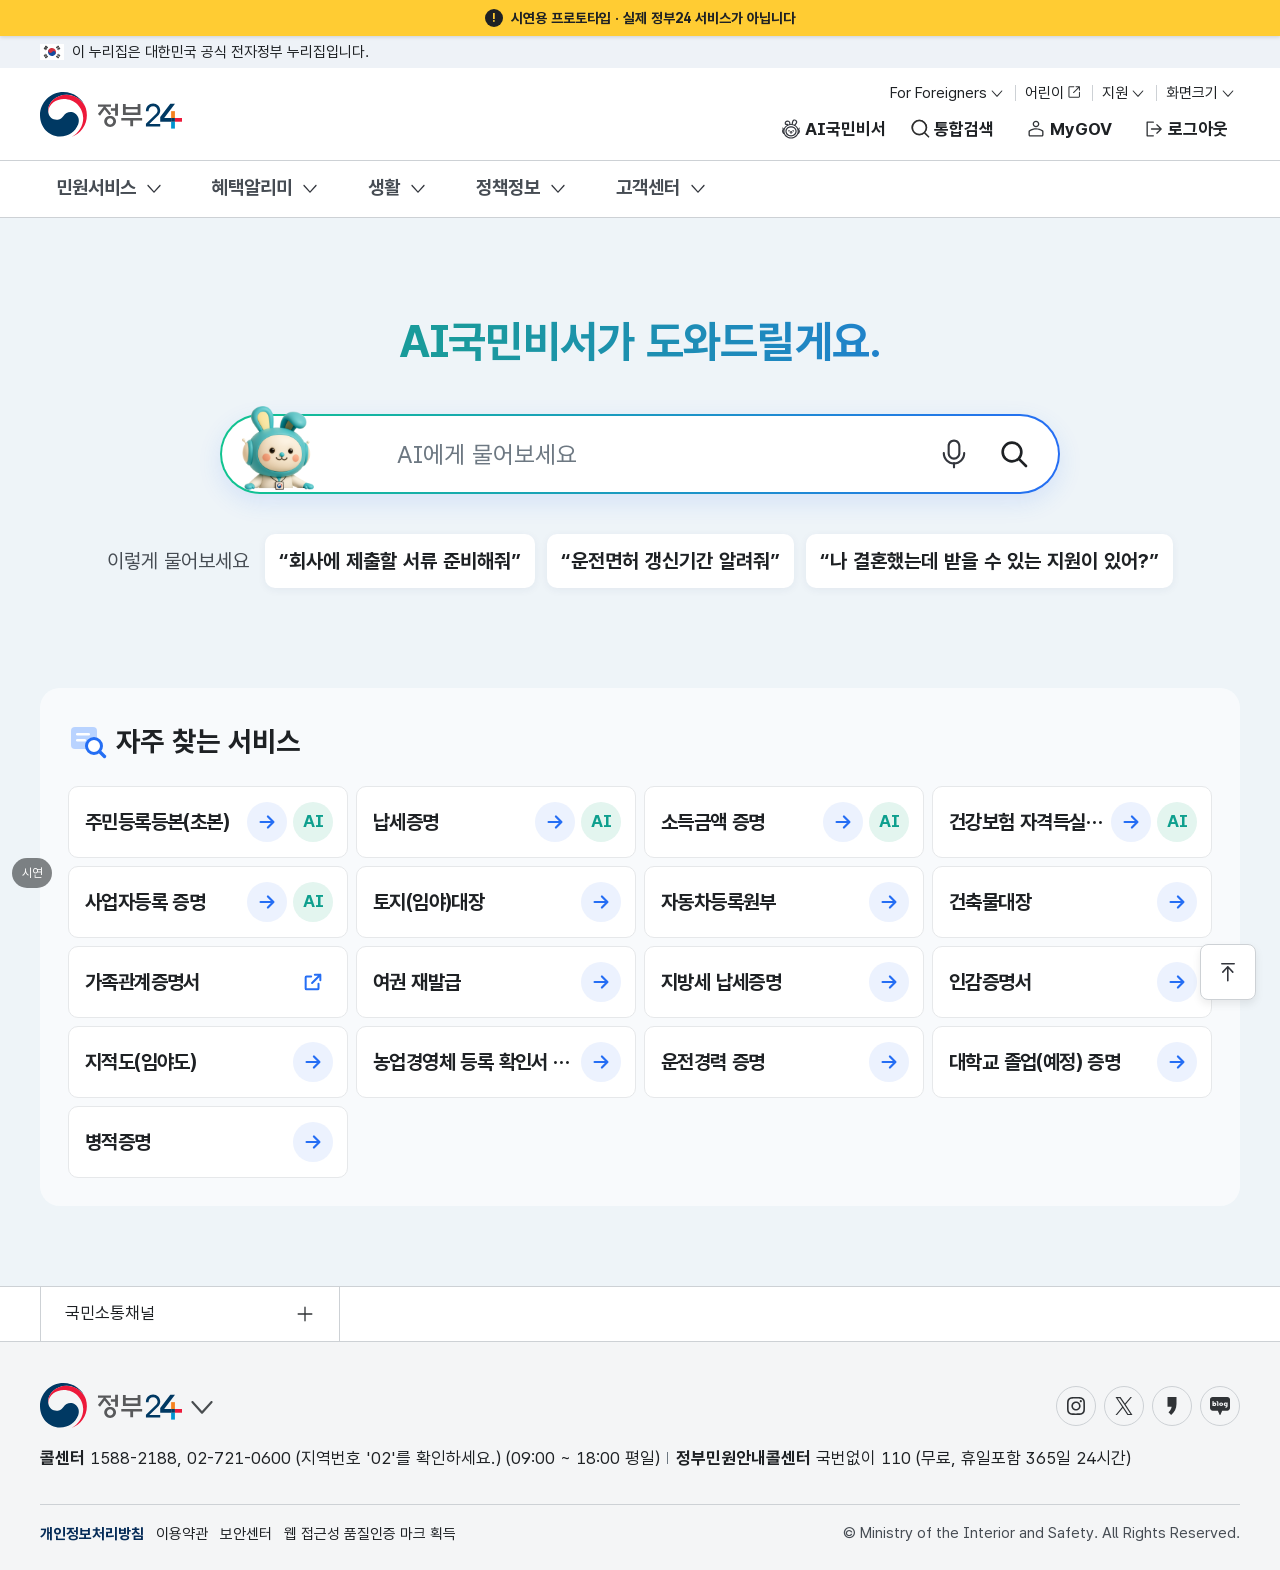
==== commit db061702: "혜택 시나리오를 피그마(국무회의 보고_신혼부부 혜택) 기준으로 재구성: 결혼 질문·추천 혜택 4종·혜택 상세보기 화면, 주소 김제시 Co-Authored-By: Claude Opu" ====
--- a/html/contents/UI-AI-AAA01M_3차_AI국민비서_통합.html
+++ b/html/contents/UI-AI-AAA01M_3차_AI국민비서_통합.html
@@ -218,8 +218,8 @@
 .aih .ai-issuance-view .ai-issuance-conversation .box-bg-gray{max-width:100%;width:100%;box-sizing:border-box}
 .aih .box-bg-gray ul li{word-break:keep-all;overflow-wrap:anywhere}
 .aih .ai-conversation-section>p.aih-lead,.aih .ai-conversation-section>.ai-complete-message.aih-lead{font-size:1.9rem;line-height:1.6}
-.aih .answer-choice .btn-choice.aih-bnf-go{background:linear-gradient(100deg,#0fb87d,#256ef4);color:#fff;font-weight:700;border:0;box-shadow:0 .4rem 1rem rgba(37,110,244,.25)}
-.aih .answer-choice .btn-choice.aih-bnf-go span{color:#fff}
+.aih .answer-choice .btn-choice.aih-bnf-go{position:relative;width:100%;justify-content:center;min-height:4.8rem;font-size:1.7rem;background:#052b57;color:#fff;font-weight:600;border:0;border-radius:.6rem}
+.aih .answer-choice .btn-choice.aih-bnf-go span{color:#fff;font-size:1.7rem}.aih .answer-choice .btn-choice.aih-bnf-go .ico-arr-more{position:absolute;right:1.6rem;top:50%;transform:translateY(-50%)}
 .aih .answer-choice .btn-choice.aih-bnf-go .ico-arr-more{filter:brightness(0) invert(1)}
 .aih .answer-choice .btn-choice.aih-bnf-go:hover{filter:brightness(1.06)}
 /* 답변전체읽기 */
@@ -1467,7 +1467,7 @@
               <span class="lbl">이렇게 물어보세요</span>
               <button type="button" class="prompt-chip">“회사에 제출할 서류 준비해줘”</button>
               <button type="button" class="prompt-chip">“운전면허 갱신기간 알려줘”</button>
-              <button type="button" class="prompt-chip">“내가 받을 수 있는 혜택 뭐 있어?”</button>
+              <button type="button" class="prompt-chip">“나 결혼했는데 받을 수 있는 지원이 있어?”</button>
             </div>
           </section>
           <section class="aih-svc" aria-labelledby="aihSvcTit">
@@ -1544,7 +1544,6 @@
 				<div class="links aih-scn"><button type="button" data-scn="2">② 대화로 개인 정보 조회</button></div>
 				<div class="links aih-scn"><button type="button" data-scn="3">③ 음성으로 맞춤혜택 확인</button></div>
 				<p style="margin-top:.8rem">음성 입력 방식(시안)</p>
-				<div class="vm-opt"><label><input type="radio" name="demoVm" value="1"> 1안 누르고 말하기</label><label><input type="radio" name="demoVm" value="2"> 2안 자동 종료(침묵 감지)</label><label><input type="radio" name="demoVm" value="3"> 3안 버튼 시작·종료</label></div>
 				<p>옵션</p>
 				<label><input type="checkbox" id="demoError"> 음성 인식 실패(오류 화면) 보기</label>
 				<label><input type="checkbox" id="demoNoBenefit"> 맞춤 혜택 없음 화면 보기</label>
@@ -1754,7 +1753,7 @@
 (function () {
 	'use strict';
 	var PROC_MS = 2500, INTRO_MS = 1800, THINK_MS = 700, STEP_MS = 650;
-	var SAMPLE_Q = '내가 받을 수 있는 혜택 뭐 있어?'; var VOICE_Q = null;
+	var SAMPLE_Q = '나 결혼했는데 받을 수 있는 지원이 있어?'; var VOICE_Q = null;
 	var GOV = 'https://www.gov.kr/portal/main', MYAPPLY = GOV, LIFE = 'https://plus.gov.kr/portal/lgd', BNF = 'https://www.gov.kr/portal/rcvfvrSvc/main', BNF_PAGE = './UI-PT-BNF01M_3차_혜택알리미.html';
 	var $ = function (s, r) { return (r || document).querySelector(s); };
 	var $$ = function (s, r) { return Array.prototype.slice.call((r || document).querySelectorAll(s)); };
@@ -1798,7 +1797,7 @@
 	}
 	/* ---- 음성 입력 방식 시안 : 1안 누르고 말하기 / 2안 자동 종료(침묵 감지) / 3안 버튼 시작·종료 (sessionStorage · ?vm= 로 전환) ---- */
 	var VM_KEY = 'gov24AiVoiceMode';
-	function getVM() { var m = (new URLSearchParams(location.search)).get('vm'); if (!m) { try { m = sessionStorage.getItem(VM_KEY); } catch (e) {} } return /^[123]$/.test(m || '') ? m : '1'; }
+	function getVM() { return '1'; }   // 음성 입력 방식 확정 : 누르고 말하기(푸시투톡)
 	var VM = getVM();
 	function setVM(m) { VM = m; try { sessionStorage.setItem(VM_KEY, m); } catch (e) {} V.el.setAttribute('data-vm', m); $$('input[name=demoVm]').forEach(function (r) { r.checked = r.value === m; }); if (!V.el.hidden) openVoice(); }
 	V.el.setAttribute('data-vm', VM); $$('input[name=demoVm]').forEach(function (r) { r.checked = r.value === VM; r.addEventListener('change', function () { if (r.checked) setVM(r.value); }); });
@@ -1967,7 +1966,7 @@
 	   ====================================================================== */
 	var NAME = '홍길동';
 	function follow(list) {
-		list = (list && list.length) ? list : ['회사에 제출할 서류 준비해줘', '운전면허 갱신기간 알려줘', '내가 받을 수 있는 혜택 뭐 있어?'];
+		list = (list && list.length) ? list : ['회사에 제출할 서류 준비해줘', '운전면허 갱신기간 알려줘', '나 결혼했는데 받을 수 있는 지원이 있어?'];
 		return '<p class="ai-followup-copy">이어서 물어볼 수 있어요.</p>' + chips('fq', list.map(function (q) { return [q, 'data-q="' + esc(q) + '"']; }), 'ai-conversation-actions ai-delivery-options');
 	}
 	function end(sec, extra) { put(sec, FEEDBACK + follow(extra)); }
@@ -2052,13 +2051,14 @@
 		needAuth('발급을 위해 본인확인이 필요해요.', function () { addrStep(docs); }, true);
 	}
 	/* ---------- 주민등록표 등본 : 출력방식 안내 후 주민등록상 주소 확인 (불일치 시 시도·시군구 선택 — 사용성 테스트 구현과 동일) ---------- */
-	var ADDR = { sido: '경기도', gugun: '파주시' };
-	var SIDO = [['서울특별시', ['종로구', '용산구', '관악구', '서초구', '강남구', '강북구']], ['부산광역시', ['해운대구', '부산진구', '동래구', '남구', '사하구', '수영구']], ['대구광역시', ['중구', '수성구', '달서구', '북구', '동구', '달성군']], ['인천광역시', ['남동구', '연수구', '부평구', '서구', '계양구', '중구']], ['광주광역시', ['동구', '서구', '남구', '북구', '광산구']], ['대전광역시', ['동구', '중구', '서구', '유성구', '대덕구']], ['경기도', ['파주시', '수원시', '고양시', '성남시', '용인시', '김포시']], ['강원특별자치도', ['춘천시', '원주시', '강릉시', '속초시', '동해시', '삼척시']]];
+	var ADDR = { sido: '전북특별자치도', gugun: '김제시' };
+	var SIDO = [['서울특별시', ['종로구', '용산구', '관악구', '서초구', '강남구', '강북구']], ['부산광역시', ['해운대구', '부산진구', '동래구', '남구', '사하구', '수영구']], ['대구광역시', ['중구', '수성구', '달서구', '북구', '동구', '달성군']], ['인천광역시', ['남동구', '연수구', '부평구', '서구', '계양구', '중구']], ['광주광역시', ['동구', '서구', '남구', '북구', '광산구']], ['대전광역시', ['동구', '중구', '서구', '유성구', '대덕구']], ['경기도', ['파주시', '수원시', '고양시', '성남시', '용인시', '김포시']], ['전북특별자치도', ['전주시', '군산시', '익산시', '정읍시', '남원시', '김제시']], ['강원특별자치도', ['춘천시', '원주시', '강릉시', '속초시', '동해시', '삼척시']]];
 	function addrStep(docs) {
 		if (docs.indexOf('주민등록표 등본') < 0) { packProgress(docs); return; }
 		S.pendingDocs = docs;
 		answer(true, function (sec) {
-			put(sec, '<p class="ai-followup-copy">주민등록표 등본은 <strong>온라인발급(본인출력)</strong>, 전체 발급으로 진행돼요.</p>' +
+			put(sec, '<p class="ai-followup-copy">주민등록표 등본은 <strong>온라인발급(본인출력)</strong>, <strong>일반</strong> 발급으로 진행돼요.</p>' +
+				'<p class="form-hint info">일반 발급은 세대주 본인·배우자 외 가족을 ‘세대원’으로 표시해요. 가족 관계를 자세히 표시한 상세 발급은 민원 신청 화면에서 할 수 있어요.</p>' +
 				'<p class="ai-followup-copy">주민등록상 주소가 <strong>“' + ADDR.sido + ' ' + ADDR.gugun + '”</strong>가 맞나요? 아니라면 다시 입력해 주세요.</p>' +
 				chips('addr', [['맞아요', 'data-act="addrYes"'], ['아니요, 다시 고를게요', 'data-act="addrNo"']], 'ai-conversation-actions'));
 		});
@@ -2120,7 +2120,7 @@
 	function openDoc(doc) { window.open(AihDoc.printUrl(doc), '_blank'); }
 	function packDone(docs) {
 		S.issuedDocs = (S.issuedDocs || []).concat(docs);
-		var fq = docs.indexOf('주민등록표 등본') >= 0 ? ['발급한 등본에 세대원은 몇 명이에요?', '내가 받을 수 있는 혜택 뭐 있어?', '소득금액증명도 발급해줘'] : ['여권 만료일 알려줘', '내가 받을 수 있는 혜택 뭐 있어?', '소득금액증명도 발급해줘'];
+		var fq = docs.indexOf('주민등록표 등본') >= 0 ? ['발급한 등본에 세대원은 몇 명이에요?', '나 결혼했는데 받을 수 있는 지원이 있어?', '소득금액증명도 발급해줘'] : ['여권 만료일 알려줘', '나 결혼했는데 받을 수 있는 지원이 있어?', '소득금액증명도 발급해줘'];
 		answer(false, function (sec) {
 			put(sec, '<p class="ai-followup-copy">발급 신청하신 문서는 온라인발급(본인출력)으로 진행했어요. 발급이 완료되어 인쇄할 수 있어요.</p>' +
 				'<p class="ai-complete-message">모든 발급이 완료되었습니다. 각 문서는 서비스 신청 내역에서 확인할 수 있습니다.</p>' + links([['서비스 신청내역', MYAPPLY]]));
@@ -2164,7 +2164,7 @@
 	function passport() {
 		askLookup('여권 정보', function () { needAuth('여권 정보는 본인확인 후 알려드릴 수 있어요.', function () {
 			lookupAnswer('여권 정보', [['여권번호', 'M123A4567'], ['여권 종류', '일반여권(복수) · 전자여권'], ['영문 성명', 'HONG GILDONG'], ['발급일', '2019-03-15'], ['만료일', '<strong class="aih-point">2029-03-14</strong> · 약 2년 5개월 남음'], ['여권 상태', '유효']],
-				null, ['여권 정보 조회 서비스', GOV], ['여권 재발급 신청하고 싶어', '운전면허 갱신기간 알려줘', '내가 받을 수 있는 혜택 뭐 있어?'], '만료일이 얼마 남지 않은 여권은 입국이 제한되는 국가가 있어요.');
+				null, ['여권 정보 조회 서비스', GOV], ['여권 재발급 신청하고 싶어', '운전면허 갱신기간 알려줘', '나 결혼했는데 받을 수 있는 지원이 있어?'], '만료일이 얼마 남지 않은 여권은 입국이 제한되는 국가가 있어요.');
 		}); });
 	}
 	function customs() {
@@ -2176,15 +2176,16 @@
 	function tax() {
 		askLookup('국세 고지내역', function () { needAuth('국세 고지내역은 본인확인 후 알려드릴 수 있어요.', function () {
 			lookupAnswer('국세 고지내역', [['고지 건수', '<strong class="aih-point">1건 (미납)</strong>'], ['세목', '종합소득세'], ['고지세액', '325,000원'], ['납부기한', '2026-11-30'], ['전자납부번호', '0126-0426-2026-11-0001'], ['납부 방법', '정부24 · 홈택스 · 은행 인터넷뱅킹']],
-				'납부기한이 지나면 가산세가 붙을 수 있어요.', ['국세 고지내역 조회 서비스', GOV], ['여권 정보 조회해줘', '운전면허 갱신기간 알려줘', '내가 받을 수 있는 혜택 뭐 있어?']);
+				'납부기한이 지나면 가산세가 붙을 수 있어요.', ['국세 고지내역 조회 서비스', GOV], ['여권 정보 조회해줘', '운전면허 갱신기간 알려줘', '나 결혼했는데 받을 수 있는 지원이 있어?']);
 		}); });
 	}
 
 	/* ---------- Ⅳ-3 ③ 음성으로 나의 맞춤혜택 확인 (혜택 나열 대신 혜택알리미 연결) ---------- */
-	var BNF_LIST = [['청년 월세 한시 특별지원', '만 19~34세 무주택 청년 (부모와 별도 거주)', '상시신청'], ['청년도약계좌', '만 19~34세 · 개인소득 7,500만원 이하', '매월 접수'], ['경기도 청년기본소득', '경기도 3년 이상 거주 만 24세', '분기 접수'], ['청년 전세보증금 반환보증 보증료 지원', '만 19~39세 · 보증금 3억원 이하 임차인', '상시신청'], ['국민취업지원제도 (청년특례)', '구직 중인 만 18~34세 청년', '상시신청']];
+	var BNF_LIST = [['kimje', '김제시 결혼축하금 지원', '김제시 거주 만19~49세 부부', '상시신청'], ['jeonse', '신혼부부 전세자금 대출', '혼인 7년 이내 무주택 신혼부부', '상시신청'], ['happy', '행복주택 공급', '혼인 7년 이내 무주택 신혼부부', '모집공고 시 신청'], ['interest', '신혼부부 전세자금 대출이자 지원', '무주택 신혼부부(혼인 7년 이내)', '상시신청']];
+	var BNF_DTL = './UI-PT-BNF02M_3차_혜택상세.html';
 	// 혜택 : 대화창에서는 행정정보 이용 동의를 받지 않음(동의·조건 설정은 혜택알리미에서) → 로그인 후 바로 조회
 	function benefit() {
-		askLookup('내 맞춤 혜택', function () { needAuth('맞춤 혜택은 ' + NAME + '님의 정보를 바탕으로 찾아드려요.', function () { benefitResult(); }); });
+		needAuth('맞춤 혜택은 ' + NAME + '님의 정보를 바탕으로 찾아드려요.', function () { benefitResult(); });
 	}
 	function benefitResult() {
 		var none = !!($('#demoNoBenefit') && $('#demoNoBenefit').checked);
@@ -2196,12 +2197,11 @@
 				if (none) {
 					put(sec, '<p class="ai-complete-message">아쉽게도 맞춤 혜택이 없어요.</p><p>정확한 혜택 조회를 위해서 혜택알리미 서비스를 이용해 보세요.<br>1만여 종의 혜택을 볼 수 있어요.</p>' + links([['내 맞춤 조건 설정하기', BNF_SETTING]]));
 				} else {
-					put(sec, '<p class="ai-complete-message aih-lead">' + NAME + '님이 받을 수 있는 청년 맞춤 혜택을 찾았어요.</p>' +
-						'<p class="aih-lead"><strong>청년 월세 한시 특별지원</strong> 외에도 신청 가능한 혜택 <strong>7건</strong>, 확인이 필요한 혜택 <strong>2건</strong>이 있어요.</p>' +
-						'<div class="answer-choice"><a href="' + BNF_PAGE + '" class="btn-choice aih-bnf-go" onclick="this.href=DemoSession.url(BNF_PAGE)" title="혜택알리미 맞춤혜택"><span>혜택알리미에서 더 많은 혜택 보기</span><i class="iconset ico-arr-more" aria-hidden="true"></i></a></div>' +
-						'<div class="ai-card-link-panel">' + BNF_LIST.slice(0, 5).map(function (b) { return '<a href="' + BNF_PAGE + '" class="btn-card-box" onclick="this.href=DemoSession.url(BNF_PAGE)" title="' + esc(b[0]) + ' 혜택알리미 상세"><b class="tit">' + esc(b[0]) + '<i class="iconset ico-ai-arrow" aria-hidden="true"></i></b><p class="txt"><span>대상 :</span><span>' + esc(b[1]) + '</span></p><p class="txt">기간 : ' + esc(b[2]) + '</p></a>'; }).join('') + '</div>');
+					put(sec, '<p class="ai-followup-copy aih-lead">추천 혜택을 찾았어요.<br>결혼축하금 지원부터 알아볼까요?</p>' +
+						'<div class="answer-choice"><a href="' + BNF_PAGE + '" class="btn-choice aih-bnf-go" onclick="this.href=DemoSession.url(BNF_PAGE)" title="혜택알리미 맞춤혜택"><span>혜택알리미에서 더 보기</span><i class="iconset ico-arr-more" aria-hidden="true"></i></a></div>' +
+						'<div class="ai-card-link-panel">' + BNF_LIST.map(function (b) { var u = BNF_DTL + '?id=' + b[0]; return '<a href="' + u + '" class="btn-card-box" onclick="this.href=DemoSession.url(\'' + u + '\')" title="' + esc(b[1]) + ' 혜택알리미 상세보기"><b class="tit">' + esc(b[1]) + '<i class="iconset ico-ai-arrow" aria-hidden="true"></i></b><p class="txt"><span>대상 :</span><span>' + esc(b[2]) + '</span></p><p class="txt">기간 : ' + esc(b[3]) + '</p></a>'; }).join('') + '</div>');
 				}
-				end(sec, ['경기도에서 내가 받을 수 있는 혜택이 뭐야?', '회사에 제출할 서류 준비해줘', '운전면허 갱신기간 알려줘']);
+				end(sec, ['주민등록등본 발급해줘', '이사 가면 해야 할 일 정리해줘', '회사에 제출할 서류 준비해줘']);
 			}, 2200);
 		});
 	}
@@ -2236,7 +2236,7 @@
 			marriage: '서류에서 그 내용을 확인할 수 없어요. 혼인 관계는 <strong>가족관계증명서(혼인관계증명서)</strong>에서 확인할 수 있어요.',
 			rrn: '주민등록번호 같은 <strong>개인정보는 대화로 안내해 드리지 않아요.</strong> 정부24에서 발급된 서류를 직접 확인해 주세요.'
 		};
-		var FQ = { count: ['배우자도 같이 올라가 있어요?', '혼인 날짜도 나와요?', '주민등록번호는 어떻게 나와요?'], spouse: ['혼인 날짜도 나와요?', '주민등록번호는 어떻게 나와요?', '발급한 등본에 세대원은 몇 명이에요?'], marriage: ['주민등록번호는 어떻게 나와요?', '가족관계증명서 발급해줘', '내가 받을 수 있는 혜택 뭐 있어?'], rrn: ['발급한 등본 인쇄해줘', '소득금액증명도 발급해줘', '내가 받을 수 있는 혜택 뭐 있어?'] };
+		var FQ = { count: ['배우자도 같이 올라가 있어요?', '혼인 날짜도 나와요?', '주민등록번호는 어떻게 나와요?'], spouse: ['혼인 날짜도 나와요?', '주민등록번호는 어떻게 나와요?', '발급한 등본에 세대원은 몇 명이에요?'], marriage: ['주민등록번호는 어떻게 나와요?', '가족관계증명서 발급해줘', '나 결혼했는데 받을 수 있는 지원이 있어?'], rrn: ['발급한 등본 인쇄해줘', '소득금액증명도 발급해줘', '나 결혼했는데 받을 수 있는 지원이 있어?'] };
 		answer(true, function (sec) {
 			put(sec, '<p>' + A[kind] + '</p>' + (kind === 'rrn' ? links([['발급한 등본 보기', AihDoc.printUrl('주민등록표 등본')]]) : ''));
 			end(sec, FQ[kind]);
@@ -2301,13 +2301,13 @@
 		guideAnswer('이사를 준비하거나 전입신고 등 행정절차가 궁금하다면 아래 정보를 확인해 보세요.',
 			[['이사 업체 선정 하기', ['info']], ['불필요한 물품 처리 하기', ['info']], ['주소 이전 및 우편물 관리 하기', ['apply', 'info']], ['공과금 및 관리비 정산 하기', ['info']], ['전입신고 및 확정일자 받기', ['apply', 'info']], ['가스, 전기, 수도 등 명의변경 하기', ['apply', 'info']], ['자녀 전학 수속 하기', ['apply', 'info']]],
 			LIFE + '/lgddtl?contsSn=404', null,
-			['출산하면 받을 수 있는 서비스랑 해야 할 신고 다 알려줘', '주민등록등본 발급해줘', '내가 받을 수 있는 혜택 뭐 있어?']);
+			['출산하면 받을 수 있는 서비스랑 해야 할 신고 다 알려줘', '주민등록등본 발급해줘', '나 결혼했는데 받을 수 있는 지원이 있어?']);
 	}
 	function lifeBirth() {
 		guideAnswer('출산 후 받을 수 있는 지원과 해야 할 신고가 궁금하다면 아래 정보를 확인해 보세요.',
 			[['출생확인 하기', ['info']], ['산후관리 하기', ['bnf', 'info']], ['출생신고 하기', ['apply', 'info']], ['출산지원 신청 하기', ['apply', 'bnf', 'info']], ['출산휴가 및 육아휴직 신청 하기', ['apply', 'bnf', 'info']], ['영유아 검진 예약 하기', ['apply', 'info']], ['어린이집 입소대기 신청 하기', ['apply', 'info']], ['그밖에 할 일', ['info']]],
 			LIFE + '/lgddtl?contsSn=15', [['출산장려금 지원 (경기도 하남시)', BNF], ['행복출산 통합신청', GOV]],
-			['이사 가면 해야 할 일 정리해줘', '주민등록등본 발급해줘', '내가 받을 수 있는 혜택 뭐 있어?']);
+			['이사 가면 해야 할 일 정리해줘', '주민등록등본 발급해줘', '나 결혼했는데 받을 수 있는 지원이 있어?']);
 	}
 
 	/* ---------- 자주 묻는 질문 (Figma PC_AI통합검색_자주 묻는 질문) ---------- */
@@ -2331,7 +2331,7 @@
 	function fallback() {
 		answer(true, function (sec) {
 			put(sec, '<p>질문을 정확히 이해하지 못했어요. 아래 예시처럼 다시 말씀해 주세요.</p>');
-			put(sec, '<p class="ai-followup-copy">이렇게 물어보세요.</p>' + chips('fb', ['회사에 제출할 서류 준비해줘', '운전면허 갱신기간 알려줘', '내가 받을 수 있는 혜택 뭐 있어?'].map(function (q) { return [q, 'data-q="' + esc(q) + '"']; }), 'ai-conversation-actions ai-delivery-options'));
+			put(sec, '<p class="ai-followup-copy">이렇게 물어보세요.</p>' + chips('fb', ['회사에 제출할 서류 준비해줘', '운전면허 갱신기간 알려줘', '나 결혼했는데 받을 수 있는 지원이 있어?'].map(function (q) { return [q, 'data-q="' + esc(q) + '"']; }), 'ai-conversation-actions ai-delivery-options'));
 		});
 	}
 
@@ -2341,6 +2341,7 @@
 	function route(q) {
 		var t = q.replace(/\s/g, '');
 		lockAll();
+		if (/결혼|신혼/.test(t)) return benefit();
 		if (/취업|회사|이직|제출할서류|취직/.test(t)) return jobPack();
 		if (/운전면허.*(전체|정보조회|조회해|정보보)/.test(t)) return licFull();
 		if (/운전면허|갱신|적성검사/.test(t)) return licRenew();
@@ -2348,9 +2349,9 @@
 		if (/통관고유부호|통관부호/.test(t)) return customs();
 		if (/통관/.test(t)) return customs();
 		if (/국세|고지/.test(t)) return tax();
-		if (/비밀번호|비번/.test(t)) return faq(1, ['주민등록등본 발급해줘', '이사 가면 해야 할 일 정리해줘', '내가 받을 수 있는 혜택 뭐 있어?']);
-		if (/출입국/.test(t)) return faq(2, ['주민등록등본 발급해줘', '이사 가면 해야 할 일 정리해줘', '내가 받을 수 있는 혜택 뭐 있어?']);
-		if (/취학통지/.test(t)) return faq(4, ['주민등록등본 발급해줘', '이사 가면 해야 할 일 정리해줘', '내가 받을 수 있는 혜택 뭐 있어?']);
+		if (/비밀번호|비번/.test(t)) return faq(1, ['주민등록등본 발급해줘', '이사 가면 해야 할 일 정리해줘', '나 결혼했는데 받을 수 있는 지원이 있어?']);
+		if (/출입국/.test(t)) return faq(2, ['주민등록등본 발급해줘', '이사 가면 해야 할 일 정리해줘', '나 결혼했는데 받을 수 있는 지원이 있어?']);
+		if (/취학통지/.test(t)) return faq(4, ['주민등록등본 발급해줘', '이사 가면 해야 할 일 정리해줘', '나 결혼했는데 받을 수 있는 지원이 있어?']);
 		if (/출산|태어|출생/.test(t)) return lifeBirth();
 		if (/이사|이사가면|이사할때/.test(t)) return lifeMove();
 		if (/발급한등본|발급받은등본|등본인쇄|등본출력|인쇄해줘/.test(t) && /인쇄|출력/.test(t)) return docPrint();
@@ -2439,7 +2440,7 @@
 	$$('[data-scn]', remote).forEach(function (b) { b.addEventListener('click', function () {
 		remote.classList.remove('open'); goHome();
 		var n = b.getAttribute('data-scn');
-		if (n === '3') { VOICE_Q = '내가 받을 수 있는 혜택 뭐 있어?'; S.permGranted = true; openVoice(); }
+		if (n === '3') { VOICE_Q = '나 결혼했는데 받을 수 있는 지원이 있어?'; S.permGranted = true; openVoice(); }
 		else pickChip(+n);   // 시나리오상 검색창에 타이핑하지 않음 → AI전용홈의 예시 질문을 눌러 시작
 	}); });
 	// AI전용홈 예시 질문 강조(시연 진입용) : 해당 칩이 깜빡이고, 누르면 대화 시작
@@ -2450,7 +2451,7 @@
 	}
 	var pk = /[?&]pick=([123])/.exec(location.search); if (pk) setTimeout(function () { pickChip(+pk[1]); }, 300);
 	var vm = /[?&]voice=1/.test(location.search);
-	if (vm) { VOICE_Q = '내가 받을 수 있는 혜택 뭐 있어?'; S.permGranted = true; setTimeout(openVoice, 300); }
+	if (vm) { VOICE_Q = '나 결혼했는데 받을 수 있는 지원이 있어?'; S.permGranted = true; setTimeout(openVoice, 300); }
 	// 메인 검색창에서 질문을 가지고 들어온 경우(?q=) 바로 대화 시작
 	var qm = /[?&]q=([^&#]*)/.exec(location.search);
 	if (qm) { var q0 = ''; try { q0 = decodeURIComponent(qm[1].replace(/\+/g, ' ')); } catch (x) {} if (q0.trim()) setTimeout(function () { ask(q0); }, 250); }
